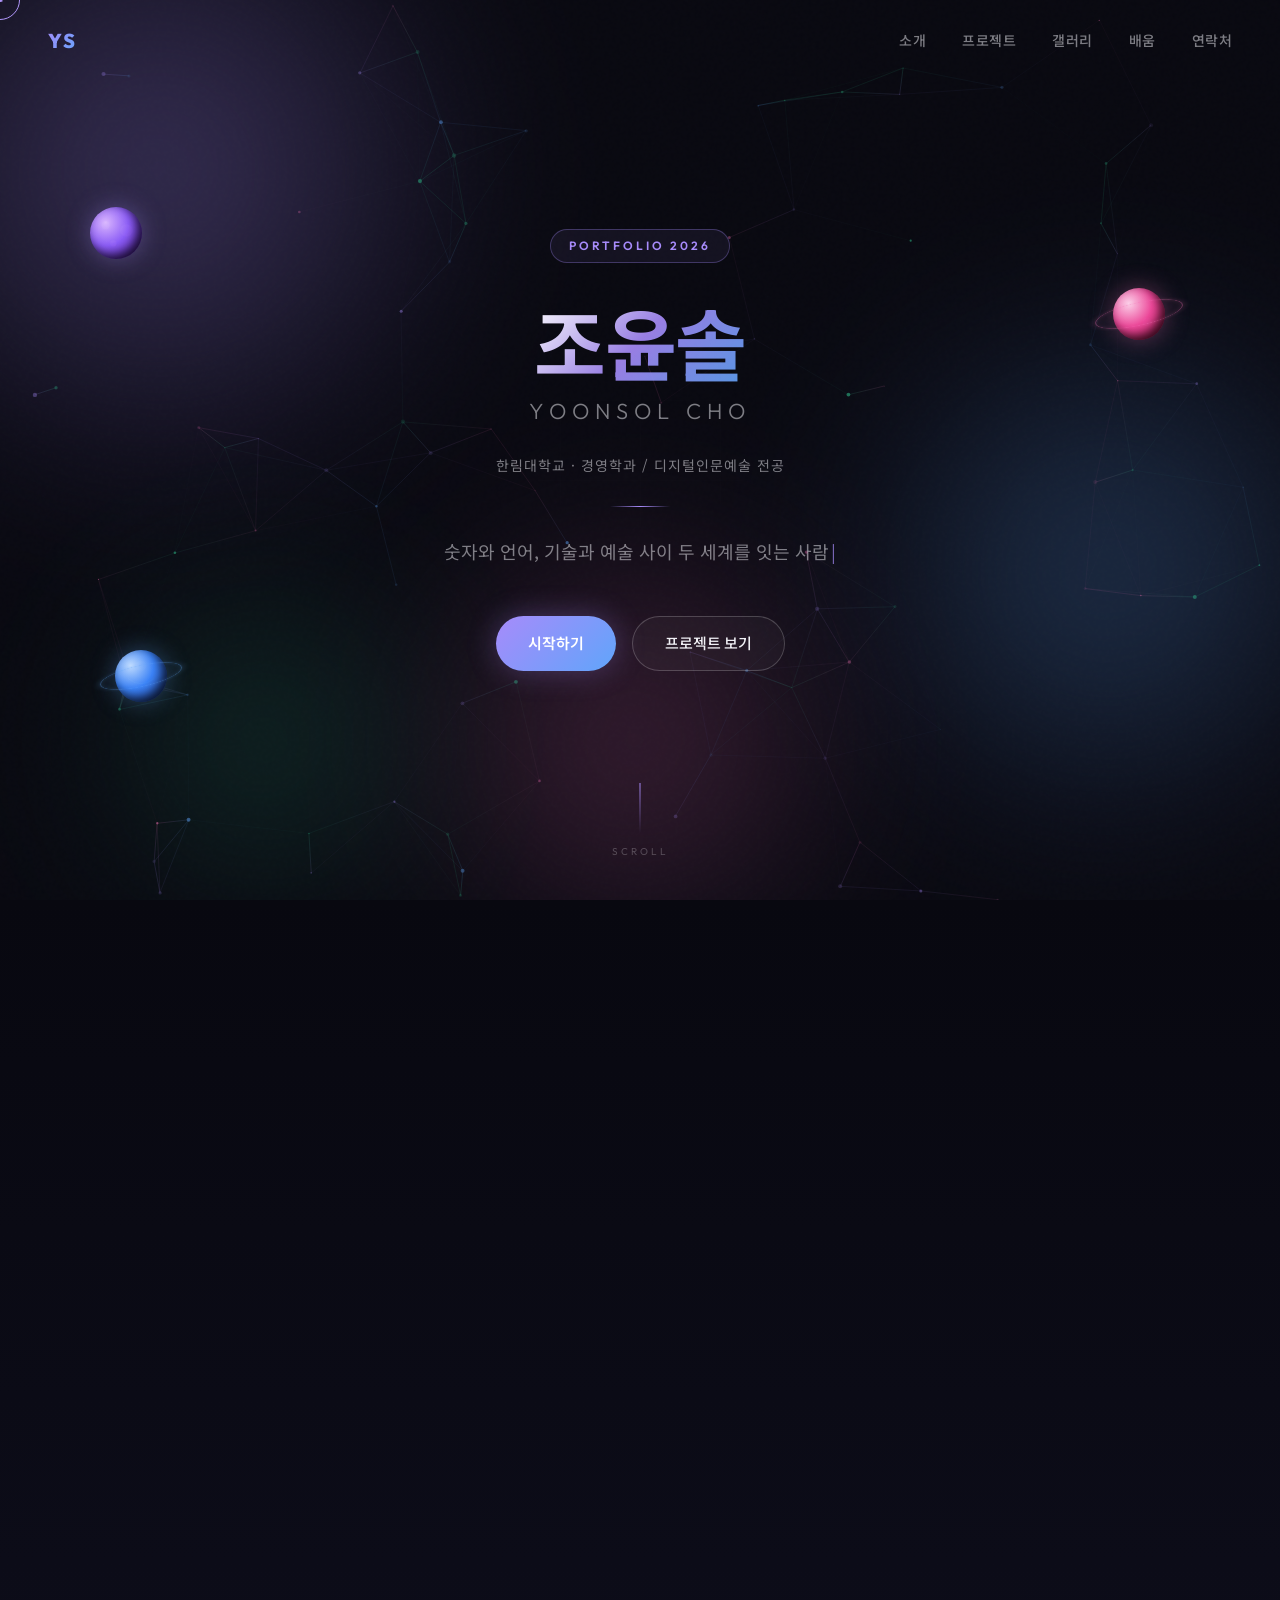
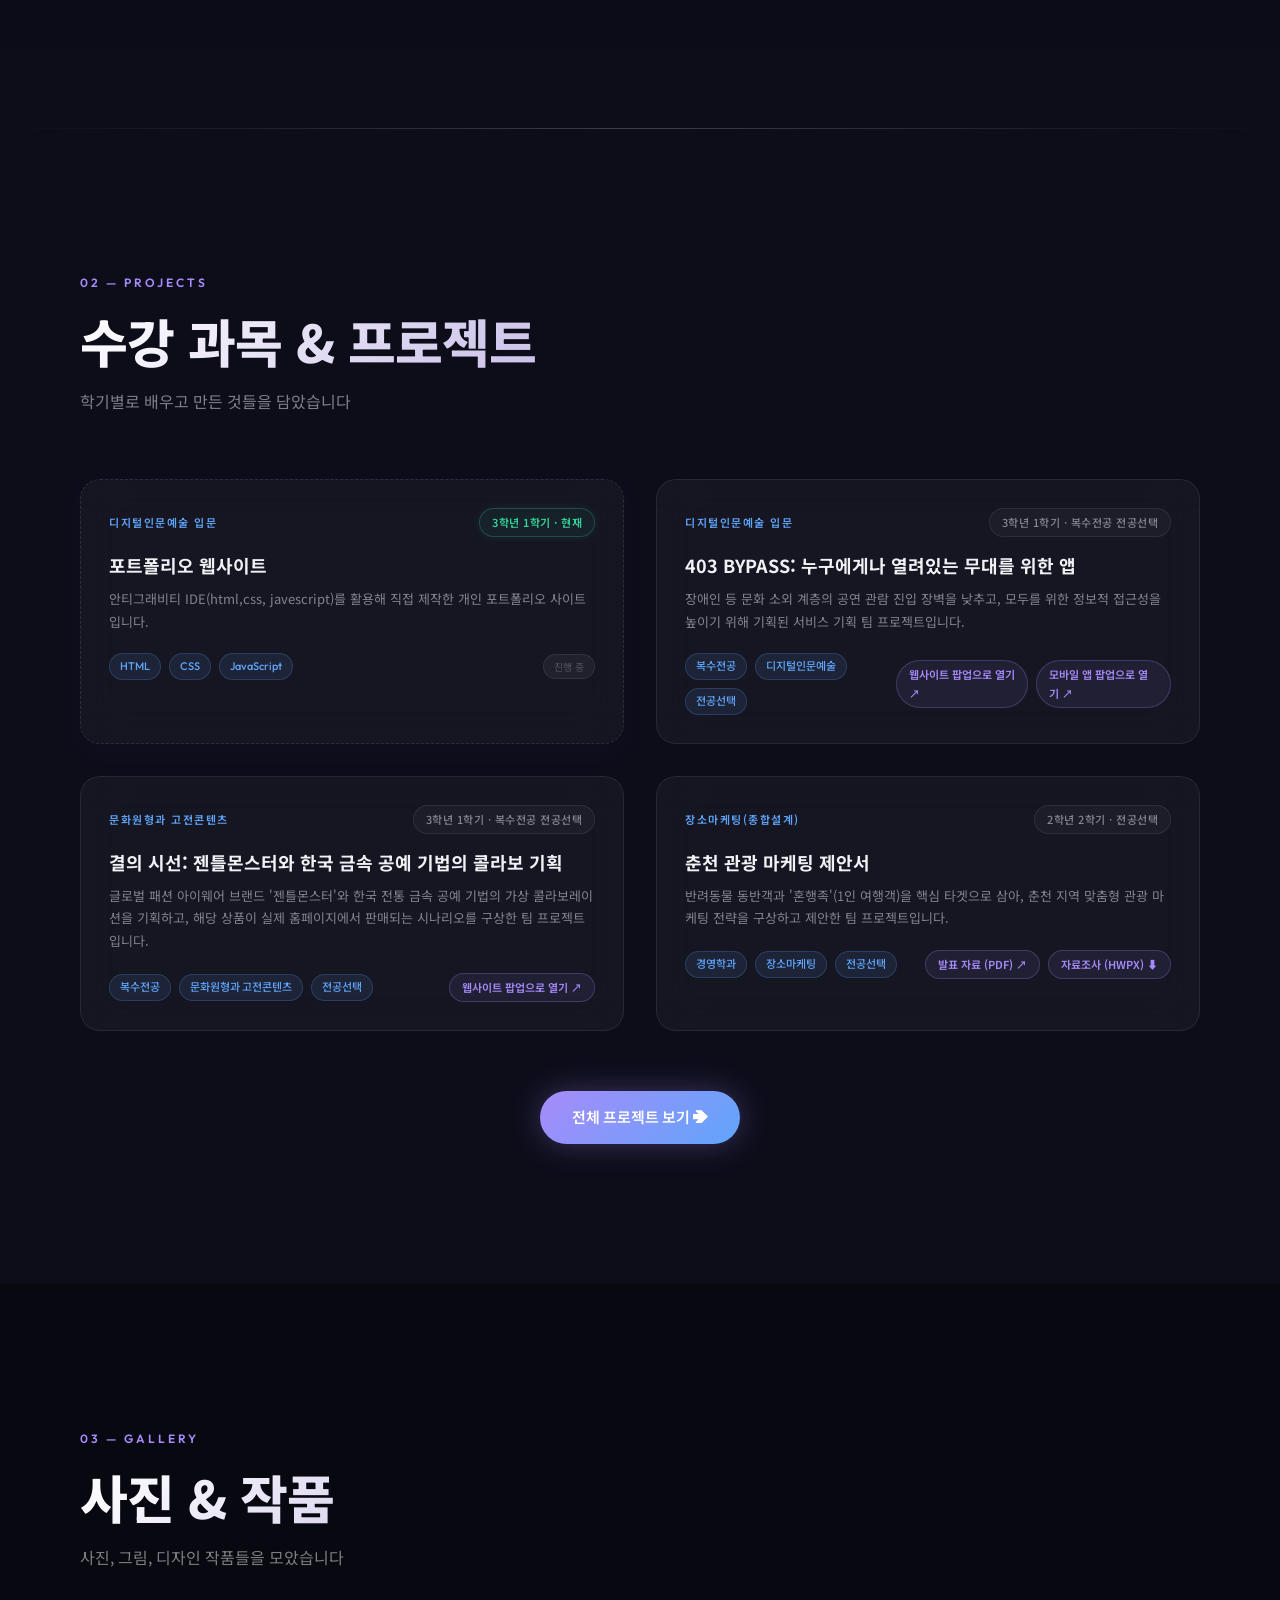
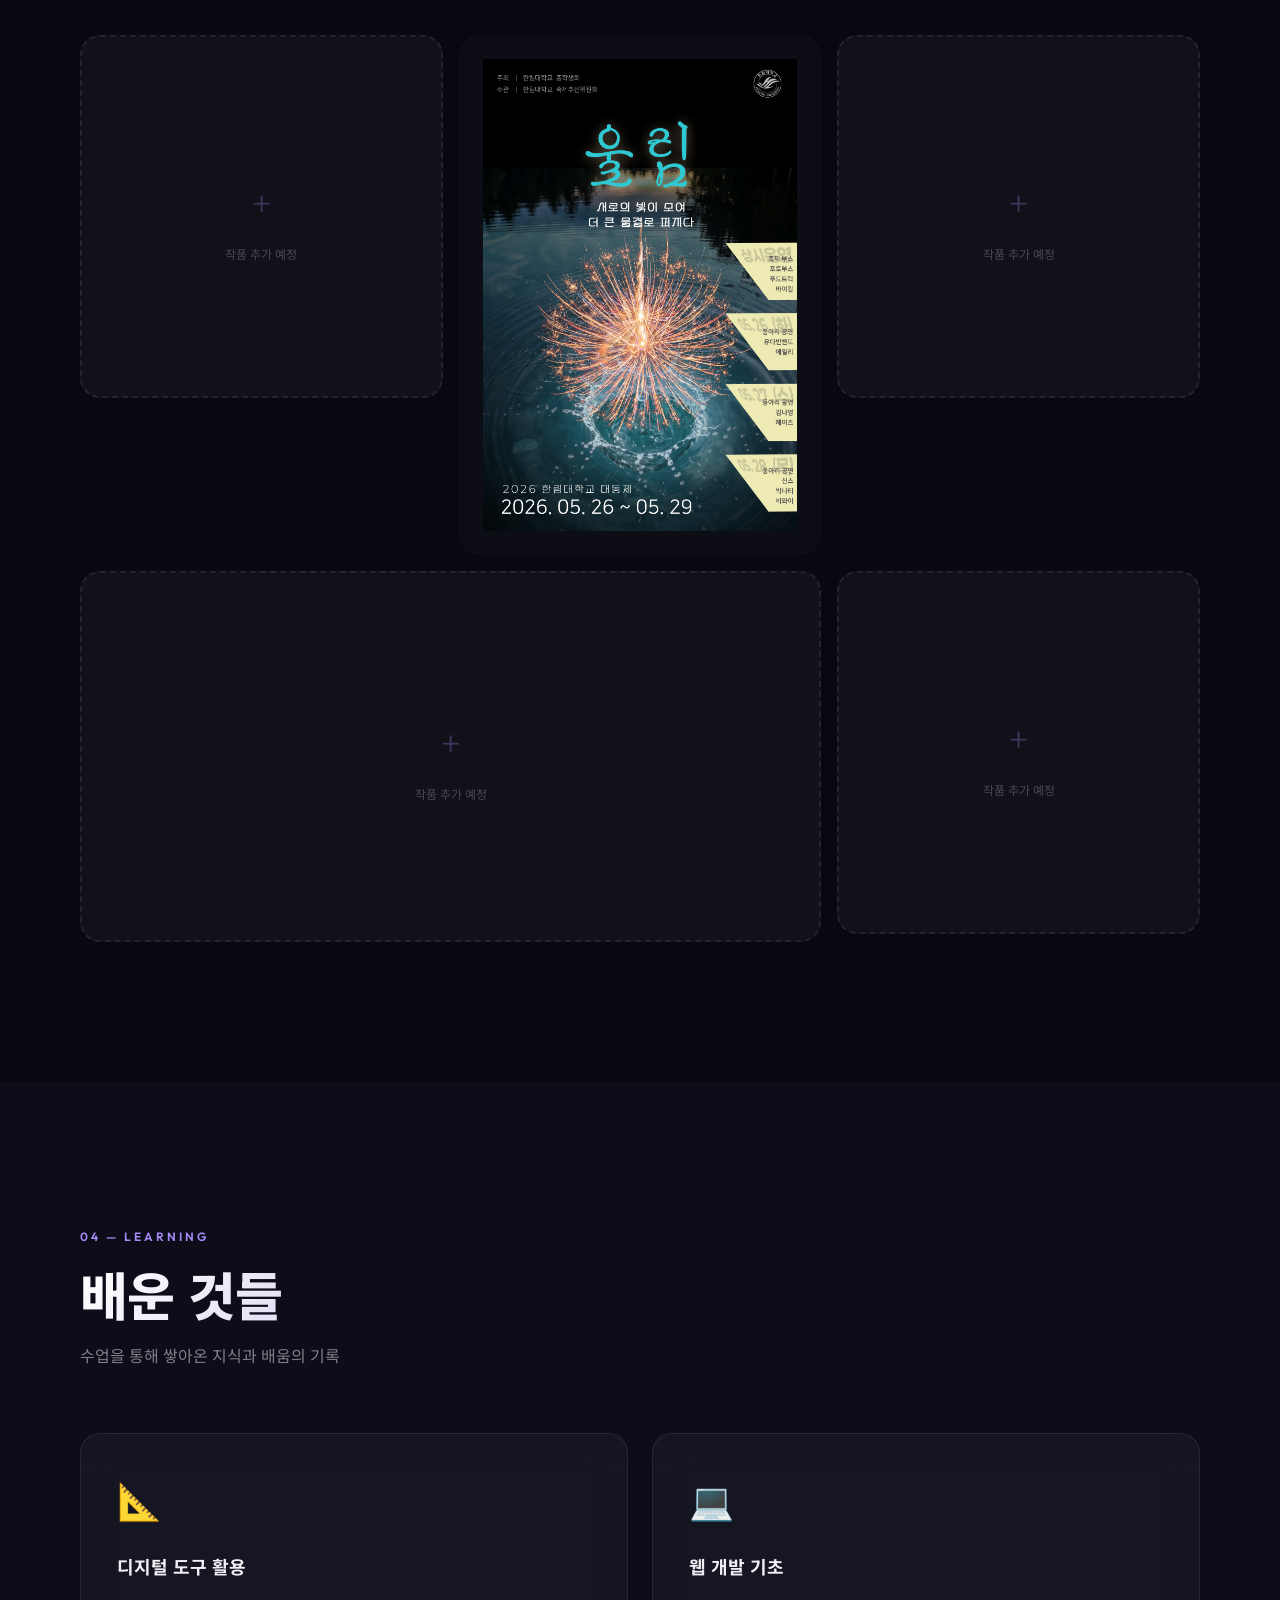
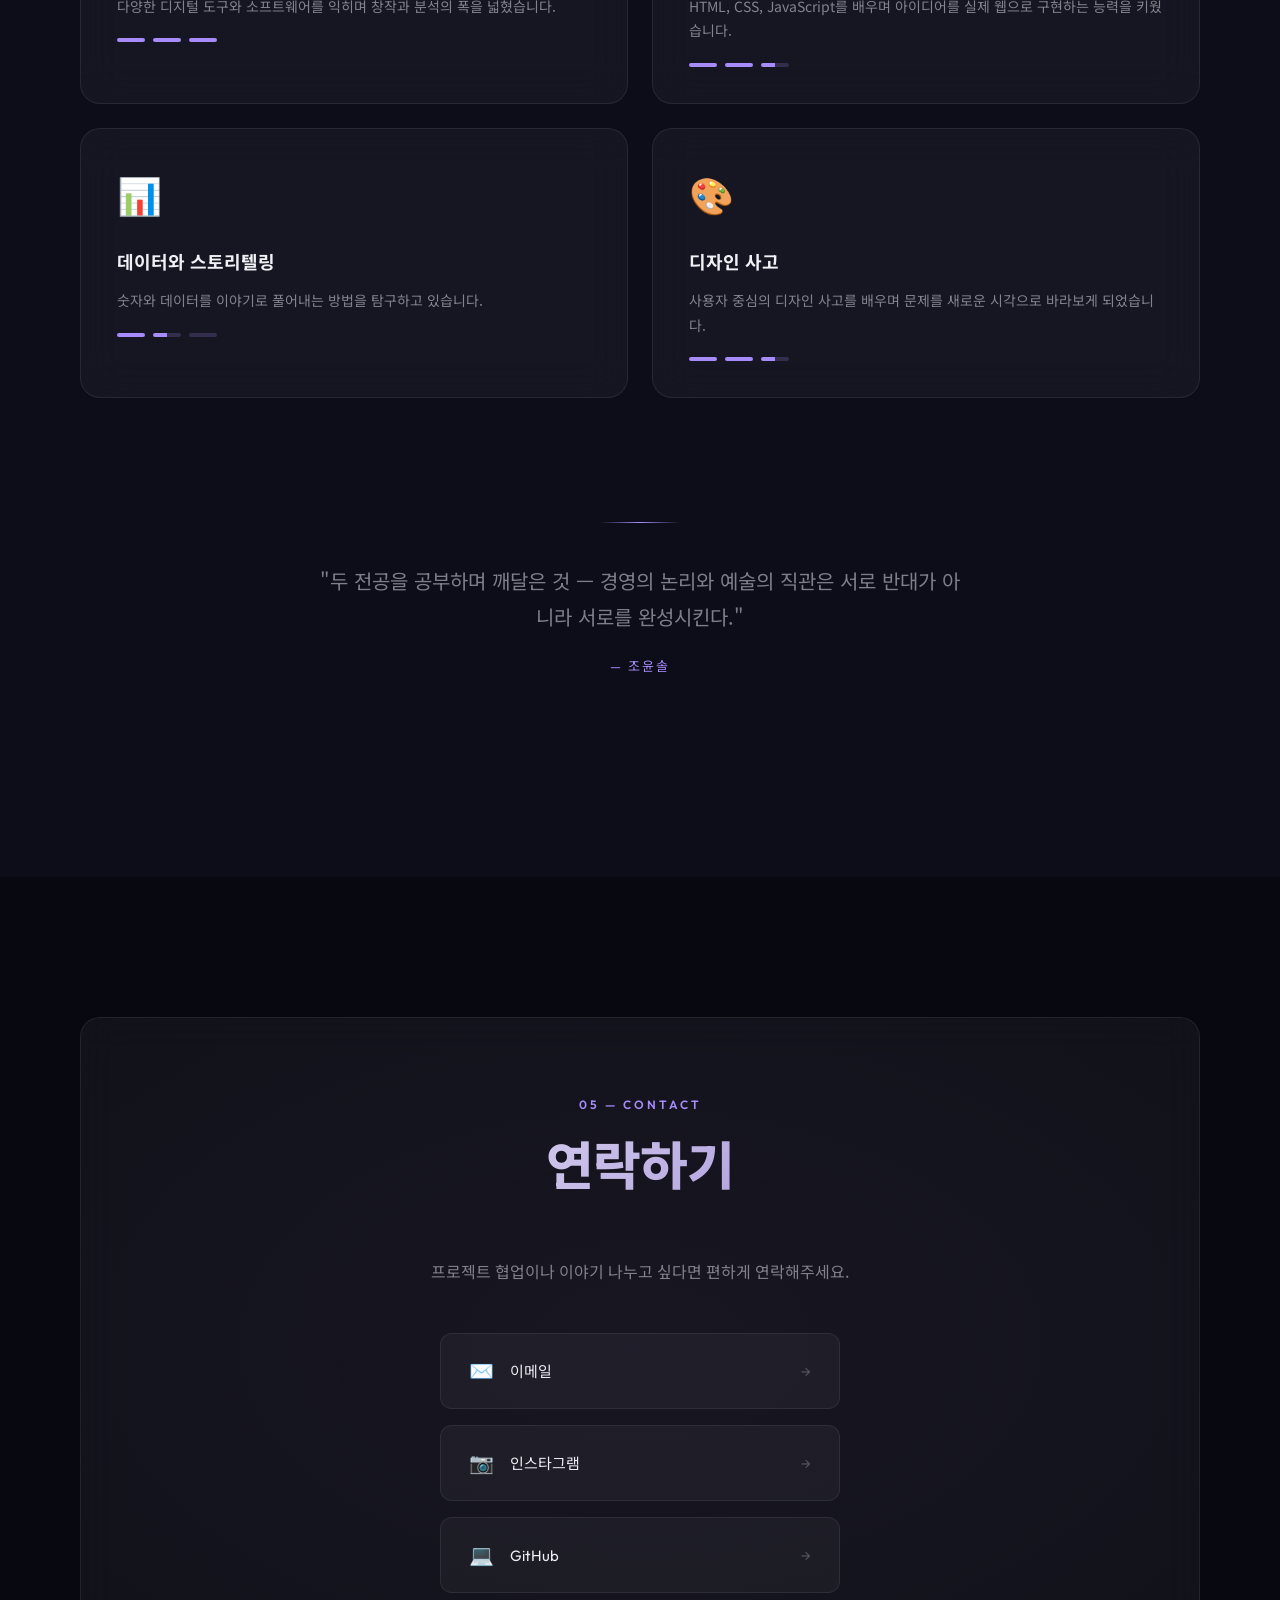
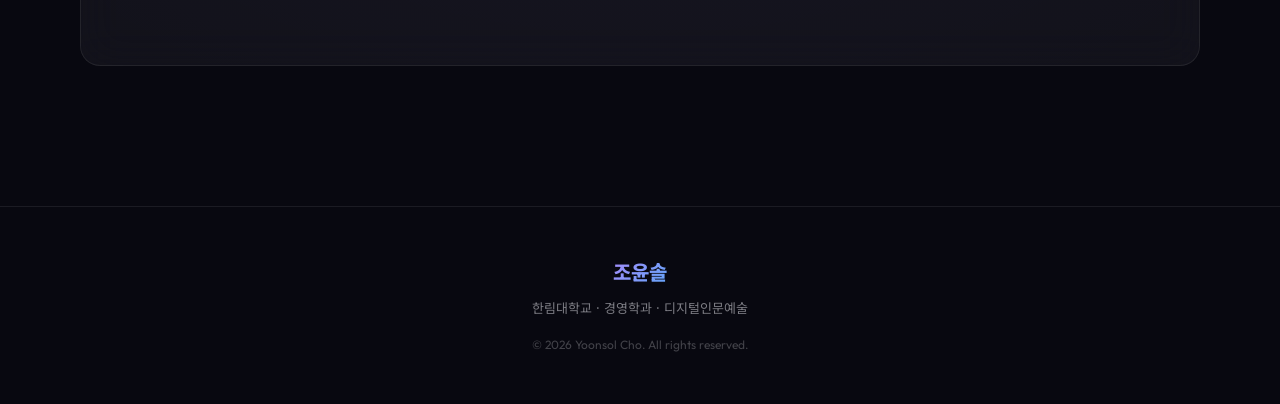
==== index.html @ f363320b "Update portfolio project info to 3rd year 1st semester and adjust description" ====
<!DOCTYPE html>
<html lang="ko">
<head>
  <meta charset="UTF-8" />
  <meta name="viewport" content="width=device-width, initial-scale=1.0" />
  <title>조윤솔 — 포트폴리오</title>
  <meta name="description" content="한림대학교 경영학과 & 디지털인문예술 전공 조윤솔의 포트폴리오 사이트입니다." />
  <link rel="preconnect" href="https://fonts.googleapis.com" />
  <link rel="preconnect" href="https://fonts.gstatic.com" crossorigin />
  <link href="https://fonts.googleapis.com/css2?family=Outfit:wght@300;400;500;600;700;800;900&family=Noto+Sans+KR:wght@300;400;500;700&display=swap" rel="stylesheet" />
  <link rel="stylesheet" href="style.css" />
</head>
<body>

  <!-- Custom Cursor -->
  <div class="cursor" id="cursor"></div>
  <div class="cursor-dot" id="cursorDot"></div>

  <!-- Navigation -->
  <nav class="nav" id="nav">
    <div class="nav-logo">YS</div>
    <ul class="nav-links">
      <li><a href="#about" class="nav-link">소개</a></li>
      <li><a href="#projects" class="nav-link">프로젝트</a></li>
      <li><a href="#gallery" class="nav-link">갤러리</a></li>
      <li><a href="#learning" class="nav-link">배움</a></li>
      <li><a href="#contact" class="nav-link">연락처</a></li>
    </ul>
    <div class="nav-menu" id="navMenu">
      <span></span><span></span><span></span>
    </div>
  </nav>

  <!-- Mobile Nav -->
  <div class="mobile-nav" id="mobileNav">
    <ul>
      <li><a href="#about" class="mobile-nav-link">소개</a></li>
      <li><a href="#projects" class="mobile-nav-link">프로젝트</a></li>
      <li><a href="#gallery" class="mobile-nav-link">갤러리</a></li>
      <li><a href="#learning" class="mobile-nav-link">배움</a></li>
      <li><a href="#contact" class="mobile-nav-link">연락처</a></li>
    </ul>
  </div>

  <!-- ========== HERO ========== -->
  <section class="hero" id="hero">
    <!-- Canvas Particle System -->
    <canvas class="hero-canvas" id="heroCanvas"></canvas>

    <!-- Animated gradient blobs -->
    <div class="blob blob-1"></div>
    <div class="blob blob-2"></div>
    <div class="blob blob-3"></div>
    <div class="blob blob-4"></div>

    <!-- Noise texture overlay -->
    <div class="hero-noise"></div>

    <!-- Grid lines -->
    <div class="hero-grid"></div>

    <div class="hero-content">
      <div class="hero-tag reveal-up">Portfolio 2026</div>
      <h1 class="hero-name reveal-up" id="heroName">
        <span class="name-ko">조윤솔</span>
        <span class="name-en" id="nameEn">Yoonsol Cho</span>
      </h1>
      <p class="hero-sub reveal-up">
        한림대학교 · 경영학과 / 디지털인문예술 전공
      </p>
      <div class="hero-divider reveal-up"></div>
      <p class="hero-desc reveal-up">
        <span class="typewriter" id="typewriterText"></span><span class="typewriter-cursor">|</span>
      </p>
      <div class="hero-cta reveal-up">
        <a href="#about" class="btn-primary">시작하기</a>
        <a href="#projects" class="btn-outline">프로젝트 보기</a>
      </div>
    </div>

    <!-- Interactive Stellar Objects (Planets with Tooltips) -->
    <div class="stellar-object planet-1" data-tooltip="경영학과">
      <div class="planet-sphere planet-violet">
        <svg viewBox="0 0 100 100" class="planet-surface">
          <circle cx="30" cy="35" r="8" fill="rgba(255,255,255,0.15)" />
          <circle cx="70" cy="45" r="12" fill="rgba(255,255,255,0.1)" />
          <circle cx="45" cy="70" r="6" fill="rgba(255,255,255,0.15)" />
        </svg>
      </div>
      <div class="planet-tooltip">
        <span class="tooltip-label">Major</span>
        <span class="tooltip-val">경영학과</span>
      </div>
    </div>

    <div class="stellar-object planet-2" data-tooltip="디지털인문예술전공">
      <div class="planet-sphere planet-pink">
        <div class="planet-ring pink-ring"></div>
        <svg viewBox="0 0 100 100" class="planet-surface">
          <circle cx="35" cy="30" r="6" fill="rgba(255,255,255,0.12)" />
          <circle cx="65" cy="65" r="8" fill="rgba(255,255,255,0.08)" />
        </svg>
      </div>
      <div class="planet-tooltip">
        <span class="tooltip-label">Double Major</span>
        <span class="tooltip-val">디지털인문예술전공</span>
      </div>
    </div>

    <div class="stellar-object planet-3" data-tooltip="한림대학교">
      <div class="planet-sphere planet-blue">
        <div class="planet-ring blue-ring"></div>
        <svg viewBox="0 0 100 100" class="planet-surface">
          <circle cx="50" cy="30" r="10" fill="rgba(255,255,255,0.08)" />
          <path d="M 25 55 Q 50 75 75 55" fill="none" stroke="rgba(255,255,255,0.15)" stroke-width="1.5" />
        </svg>
      </div>
      <div class="planet-tooltip">
        <span class="tooltip-label">University</span>
        <span class="tooltip-val">한림대학교</span>
      </div>
    </div>

    <!-- Scroll indicator -->
    <div class="scroll-indicator">
      <div class="scroll-line"></div>
      <span>SCROLL</span>
    </div>
  </section>

  <!-- ========== ABOUT ========== -->
  <section class="about section" id="about">
    <div class="container">
      <div class="section-header reveal-up">
        <span class="section-label">01 — About</span>
        <h2 class="section-title">나는 누구인가</h2>
      </div>

      <div class="about-grid">
        <div class="about-text reveal-left">
          <p class="about-lead">
            안녕하세요, <strong>조윤솔</strong>입니다.
          </p>
          <p>
            한림대학교에서 <strong>경영학</strong>을 주전공으로,
            <strong>디지털인문예술</strong>을 복수전공으로 공부하고 있습니다.
            숫자와 데이터를 분석하는 경영학적 사고와,
            기술로 표현하고 창조하는 디지털 예술의 감각을 함께 키우고 있습니다.
          </p>
          <p>
            두 분야의 교차점에서 새로운 가능성을 탐구하며,
            논리와 창의성이 공존하는 결과물을 만들고자 합니다.
          </p>
          <div class="about-tags">
            <span class="tag">경영학</span>
            <span class="tag">디지털인문예술</span>
            <span class="tag">창의적 사고</span>
            <span class="tag">데이터 분석</span>
            <span class="tag">웹 디자인</span>
          </div>
        </div>

        <div class="about-cards reveal-right">
          <div class="about-card glass-card">
            <div class="card-icon">🎓</div>
            <h3>한림대학교</h3>
            <p>경영학과 (주전공)<br />디지털인문예술 (복수전공)</p>
          </div>
          <div class="about-card glass-card">
            <div class="card-icon">💡</div>
            <h3>관심 분야</h3>
            <p>브랜딩, UX디자인<br />디지털 스토리텔링</p>
          </div>
          <div class="about-card glass-card">
            <div class="card-icon">🌱</div>
            <h3>현재 탐구 중</h3>
            <p>웹 개발, 데이터 시각화<br />미디어 아트</p>
          </div>
          <div class="about-card glass-card">
            <div class="card-icon">✨</div>
            <h3>목표</h3>
            <p>기술과 인문학의<br />경계를 허무는 것</p>
          </div>
        </div>
      </div>
    </div>
  </section>

  <!-- ========== PROJECTS ========== -->
  <section class="projects section" id="projects">
    <div class="container">
      <div class="section-header reveal-up">
        <span class="section-label">02 — Projects</span>
        <h2 class="section-title">수강 과목 & 프로젝트</h2>
        <p class="section-desc">학기별로 배우고 만든 것들을 담았습니다</p>
      </div>

      <!-- Projects Grid -->
      <div class="projects-grid">

        <!-- Project 1 (Portfolio Web) -->
        <div class="project-card glass-card placeholder-card reveal-up current-project">
          <div class="project-card-top">
            <span class="project-course">디지털인문예술 입문</span>
            <span class="project-semester active-semester">3학년 1학기 · 현재</span>
          </div>
          <h3 class="project-title">포트폴리오 웹사이트</h3>
          <p class="project-desc">안티그래비티 IDE(html,css, javescript)를 활용해 직접 제작한 개인 포트폴리오 사이트입니다.</p>
          <div class="project-footer">
            <div class="project-tags">
              <span class="ptag">HTML</span>
              <span class="ptag">CSS</span>
              <span class="ptag">JavaScript</span>
            </div>
            <span class="project-badge">진행 중</span>
          </div>
        </div>

        <!-- Project 2 (403 BYPASS) -->
        <div class="project-card glass-card reveal-up" style="--delay: 0.1s">
          <div class="project-card-top">
            <span class="project-course">디지털인문예술 입문</span>
            <span class="project-semester">3학년 1학기 · 복수전공 전공선택</span>
          </div>
          <h3 class="project-title">403 BYPASS: 누구에게나 열려있는 무대를 위한 앱</h3>
          <p class="project-desc">장애인 등 문화 소외 계층의 공연 관람 진입 장벽을 낮추고, 모두를 위한 정보적 접근성을 높이기 위해 기획된 서비스 기획 팀 프로젝트입니다.</p>
          <div class="project-footer">
            <div class="project-tags">
              <span class="ptag">복수전공</span>
              <span class="ptag">디지털인문예술</span>
              <span class="ptag">전공선택</span>
            </div>
            <div class="project-links">
              <a href="https://403-bypass.vercel.app/" class="p-link ppt-trigger" data-ppt-src="https://403-bypass.vercel.app/">웹사이트 팝업으로 열기 ↗</a>
              <a href="https://eta-403-bypass.vercel.app/" class="p-link ppt-trigger" data-ppt-src="https://eta-403-bypass.vercel.app/">모바일 앱 팝업으로 열기 ↗</a>
            </div>
          </div>
        </div>

        <!-- Project 3 (문화원형과 고전콘텐츠) -->
        <div class="project-card glass-card reveal-up" style="--delay: 0.2s">
          <div class="project-card-top">
            <span class="project-course">문화원형과 고전콘텐츠</span>
            <span class="project-semester">3학년 1학기 · 복수전공 전공선택</span>
          </div>
          <h3 class="project-title">결의 시선: 젠틀몬스터와 한국 금속 공예 기법의 콜라보 기획</h3>
          <p class="project-desc">글로벌 패션 아이웨어 브랜드 '젠틀몬스터'와 한국 전통 금속 공예 기법의 가상 콜라보레이션을 기획하고, 해당 상품이 실제 홈페이지에서 판매되는 시나리오를 구상한 팀 프로젝트입니다.</p>
          <div class="project-footer">
            <div class="project-tags">
              <span class="ptag">복수전공</span>
              <span class="ptag">문화원형과 고전콘텐츠</span>
              <span class="ptag">전공선택</span>
            </div>
            <div class="project-links">
              <a href="https://gentle-gyeol.vercel.app/" class="p-link ppt-trigger" data-ppt-src="https://gentle-gyeol.vercel.app/">웹사이트 팝업으로 열기 ↗</a>
            </div>
          </div>
        </div>

        <!-- Project 4 (장소마케팅) -->
        <div class="project-card glass-card reveal-up" style="--delay: 0.3s">
          <div class="project-card-top">
            <span class="project-course">장소마케팅(종합설계)</span>
            <span class="project-semester">2학년 2학기 · 전공선택</span>
          </div>
          <h3 class="project-title">춘천 관광 마케팅 제안서</h3>
          <p class="project-desc">반려동물 동반객과 '혼행족'(1인 여행객)을 핵심 타겟으로 삼아, 춘천 지역 맞춤형 관광 마케팅 전략을 구상하고 제안한 팀 프로젝트입니다.</p>
          <div class="project-footer">
            <div class="project-tags">
              <span class="ptag">경영학과</span>
              <span class="ptag">장소마케팅</span>
              <span class="ptag">전공선택</span>
            </div>
            <div class="project-links">
              <a href="./장소마케팅_2조_최종발표 PPT.pdf" class="p-link ppt-trigger" data-ppt-src="./장소마케팅_2조_최종발표 PPT.pdf">발표 자료 (PDF) ↗</a>
              <a href="./장소마케팅_2조_추가제출물(자료조사 총합본).hwpx" class="p-link" download>자료조사 (HWPX) ⬇</a>
            </div>
          </div>
        </div>

      </div>

      <!-- View All Projects Button -->
      <div class="projects-more reveal-up" style="text-align: center; margin-top: 60px;">
        <a href="projects.html" class="btn-primary">전체 프로젝트 보기 ➔</a>
      </div>
    </div>
  </section>

  <!-- ========== GALLERY ========== -->
  <section class="gallery section" id="gallery">
    <div class="container">
      <div class="section-header reveal-up">
        <span class="section-label">03 — Gallery</span>
        <h2 class="section-title">사진 & 작품</h2>
        <p class="section-desc">사진, 그림, 디자인 작품들을 모았습니다</p>
      </div>

      <div class="gallery-grid reveal-up">
        <!-- Placeholder gallery items -->
        <div class="gallery-item placeholder-gallery" data-index="1">
          <div class="gallery-placeholder">
            <span class="gallery-plus">+</span>
            <p>작품 추가 예정</p>
          </div>
        </div>
        <div class="gallery-item tall reveal-up" data-index="2">
          <img src="./중간고사 축제 포스터 과제.png" alt="2026 한림대학교 대동제 포스터" class="gallery-img">
          <div class="gallery-overlay">
            <h3 class="gallery-title">2026 한림대학교 대동제 포스터</h3>
            <p class="gallery-desc">울림: 서로의 빛이 모여 더 큰 물결로 퍼지다</p>
          </div>
        </div>
        <div class="gallery-item placeholder-gallery" data-index="3">
          <div class="gallery-placeholder">
            <span class="gallery-plus">+</span>
            <p>작품 추가 예정</p>
          </div>
        </div>
        <div class="gallery-item placeholder-gallery wide" data-index="4">
          <div class="gallery-placeholder">
            <span class="gallery-plus">+</span>
            <p>작품 추가 예정</p>
          </div>
        </div>
        <div class="gallery-item placeholder-gallery" data-index="5">
          <div class="gallery-placeholder">
            <span class="gallery-plus">+</span>
            <p>작품 추가 예정</p>
          </div>
        </div>
      </div>
    </div>
  </section>

  <!-- ========== LEARNING ========== -->
  <section class="learning section" id="learning">
    <div class="container">
      <div class="section-header reveal-up">
        <span class="section-label">04 — Learning</span>
        <h2 class="section-title">배운 것들</h2>
        <p class="section-desc">수업을 통해 쌓아온 지식과 배움의 기록</p>
      </div>

      <div class="learning-grid">
        <div class="learning-card glass-card reveal-up">
          <div class="learning-icon">📐</div>
          <h3>디지털 도구 활용</h3>
          <p>다양한 디지털 도구와 소프트웨어를 익히며 창작과 분석의 폭을 넓혔습니다.</p>
          <div class="learning-skills">
            <span class="skill-dot"></span>
            <span class="skill-dot"></span>
            <span class="skill-dot"></span>
          </div>
        </div>

        <div class="learning-card glass-card reveal-up" style="--delay: 0.1s">
          <div class="learning-icon">💻</div>
          <h3>웹 개발 기초</h3>
          <p>HTML, CSS, JavaScript를 배우며 아이디어를 실제 웹으로 구현하는 능력을 키웠습니다.</p>
          <div class="learning-skills">
            <span class="skill-dot"></span>
            <span class="skill-dot"></span>
            <span class="skill-dot half"></span>
          </div>
        </div>

        <div class="learning-card glass-card reveal-up" style="--delay: 0.2s">
          <div class="learning-icon">📊</div>
          <h3>데이터와 스토리텔링</h3>
          <p>숫자와 데이터를 이야기로 풀어내는 방법을 탐구하고 있습니다.</p>
          <div class="learning-skills">
            <span class="skill-dot"></span>
            <span class="skill-dot half"></span>
            <span class="skill-dot empty"></span>
          </div>
        </div>

        <div class="learning-card glass-card reveal-up" style="--delay: 0.3s">
          <div class="learning-icon">🎨</div>
          <h3>디자인 사고</h3>
          <p>사용자 중심의 디자인 사고를 배우며 문제를 새로운 시각으로 바라보게 되었습니다.</p>
          <div class="learning-skills">
            <span class="skill-dot"></span>
            <span class="skill-dot"></span>
            <span class="skill-dot half"></span>
          </div>
        </div>
      </div>

      <!-- Quote -->
      <div class="quote-block reveal-up">
        <div class="quote-line"></div>
        <blockquote>
          "두 전공을 공부하며 깨달은 것 — 경영의 논리와 예술의 직관은 서로 반대가 아니라 서로를 완성시킨다."
        </blockquote>
        <div class="quote-author">— 조윤솔</div>
      </div>
    </div>
  </section>

  <!-- ========== CONTACT ========== -->
  <section class="contact section" id="contact">
    <div class="container">
      <div class="contact-inner glass-card reveal-up">
        <div class="section-header">
          <span class="section-label">05 — Contact</span>
          <h2 class="section-title">연락하기</h2>
        </div>
        <p class="contact-desc">
          프로젝트 협업이나 이야기 나누고 싶다면 편하게 연락해주세요.
        </p>
        <div class="contact-links">
          <a href="mailto:your@email.com" class="contact-link" id="emailLink">
            <span class="contact-icon">✉️</span>
            <span>이메일</span>
            <span class="contact-arrow">→</span>
          </a>
          <a href="#" class="contact-link" id="instagramLink">
            <span class="contact-icon">📷</span>
            <span>인스타그램</span>
            <span class="contact-arrow">→</span>
          </a>
          <a href="#" class="contact-link" id="githubLink">
            <span class="contact-icon">💻</span>
            <span>GitHub</span>
            <span class="contact-arrow">→</span>
          </a>
        </div>
      </div>
    </div>
  </section>

  <!-- Footer -->
  <footer class="footer">
    <div class="footer-inner">
      <div class="footer-name">조윤솔</div>
      <p class="footer-school">한림대학교 · 경영학과 · 디지털인문예술</p>
      <p class="footer-copy">© 2026 Yoonsol Cho. All rights reserved.</p>
    </div>
  </footer>

  <!-- Video Modal Overlay -->
  <div class="video-modal" id="videoModal">
    <div class="video-modal-content">
      <button class="video-modal-close" id="videoModalClose" aria-label="Close video">&times;</button>
      <div class="video-iframe-container">
        <iframe id="videoIframe" src="" frameborder="0" allow="autoplay; encrypted-media" allowfullscreen></iframe>
      </div>
      <!-- Fallback links for browser security blocks -->
      <div class="video-modal-fallback">
        <p>브라우저 보안 정책에 의해 영상이 보이지 않는 경우 아래 버튼을 이용해 주세요.</p>
        <a href="" id="videoFallbackLink" target="_blank" class="btn-primary" style="padding: 8px 24px; font-size: 12px; margin-top: 8px; box-shadow: none;">구글 드라이브에서 직접 보기 ↗</a>
      </div>
    </div>
  </div>

  <!-- PPT Viewer Modal Overlay -->
  <div class="video-modal" id="pptModal">
    <div class="video-modal-content">
      <button class="video-modal-close" id="pptModalClose" aria-label="Close PPT">&times;</button>
      <div class="video-iframe-container">
        <iframe id="pptIframe" src="" frameborder="0" allowfullscreen></iframe>
      </div>
    </div>
  </div>

  <script src="app.js"></script>
</body>
</html>
---- style.css ----
/* =============================================
   조윤솔 포트폴리오 — style.css
   Design: Fluid Gradient + Minimal Black + Interactive
   ============================================= */

/* ---- Reset & Base ---- */
*, *::before, *::after {
  box-sizing: border-box;
  margin: 0;
  padding: 0;
}

:root {
  --bg: #080810;
  --bg2: #0d0d1a;
  --surface: rgba(255,255,255,0.04);
  --surface-hover: rgba(255,255,255,0.08);
  --border: rgba(255,255,255,0.08);
  --border-hover: rgba(255,255,255,0.2);

  --text: #f0f0f5;
  --text-muted: rgba(240,240,245,0.5);
  --text-faint: rgba(240,240,245,0.25);

  --accent-1: #a78bfa;   /* violet */
  --accent-2: #60a5fa;   /* blue */
  --accent-3: #f472b6;   /* pink */
  --accent-4: #34d399;   /* emerald */

  --glow-1: rgba(167,139,250,0.35);
  --glow-2: rgba(96,165,250,0.35);
  --glow-3: rgba(244,114,182,0.25);

  --font-en: 'Outfit', sans-serif;
  --font-ko: 'Noto Sans KR', sans-serif;

  --radius-sm: 12px;
  --radius-md: 20px;
  --radius-lg: 32px;
  --radius-xl: 48px;

  --section-gap: 140px;
  --container: 1200px;
}

html {
  scroll-behavior: smooth;
}

body {
  background: var(--bg);
  color: var(--text);
  font-family: var(--font-en), var(--font-ko);
  font-size: 16px;
  line-height: 1.7;
  overflow-x: hidden;
  cursor: none;
}

/* ---- Custom Cursor ---- */
.cursor {
  position: fixed;
  width: 40px;
  height: 40px;
  border: 1.5px solid var(--accent-1);
  border-radius: 50%;
  pointer-events: none;
  z-index: 9999;
  transition: transform 0.15s ease, border-color 0.3s ease, opacity 0.3s ease;
  mix-blend-mode: screen;
  transform: translate(-50%, -50%);
}

.cursor-dot {
  position: fixed;
  width: 5px;
  height: 5px;
  background: var(--accent-1);
  border-radius: 50%;
  pointer-events: none;
  z-index: 9999;
  transform: translate(-50%, -50%);
  transition: transform 0.05s ease;
  mix-blend-mode: screen;
}

.cursor.active {
  transform: translate(-50%, -50%) scale(1.8);
  border-color: var(--accent-3);
  background: rgba(244,114,182,0.08);
}

/* ---- Container ---- */
.container {
  max-width: var(--container);
  margin: 0 auto;
  padding: 0 40px;
}

/* ---- Navigation ---- */
.nav {
  position: fixed;
  top: 0;
  left: 0;
  right: 0;
  z-index: 100;
  display: flex;
  align-items: center;
  justify-content: space-between;
  padding: 24px 48px;
  transition: background 0.4s ease, backdrop-filter 0.4s ease;
}

.nav.scrolled {
  background: rgba(8,8,16,0.85);
  backdrop-filter: blur(20px);
  border-bottom: 1px solid var(--border);
  padding: 16px 48px;
}

.nav-logo {
  font-family: var(--font-en);
  font-size: 20px;
  font-weight: 800;
  letter-spacing: 2px;
  background: linear-gradient(135deg, var(--accent-1), var(--accent-2));
  -webkit-background-clip: text;
  -webkit-text-fill-color: transparent;
  background-clip: text;
}

.nav-links {
  display: flex;
  gap: 36px;
  list-style: none;
}

.nav-link {
  color: var(--text-muted);
  text-decoration: none;
  font-size: 14px;
  font-weight: 500;
  letter-spacing: 0.5px;
  transition: color 0.3s ease;
  position: relative;
}

.nav-link::after {
  content: '';
  position: absolute;
  bottom: -4px;
  left: 0;
  width: 0;
  height: 1px;
  background: var(--accent-1);
  transition: width 0.3s ease;
}

.nav-link:hover {
  color: var(--text);
}

.nav-link:hover::after {
  width: 100%;
}

.nav-menu {
  display: none;
  flex-direction: column;
  gap: 5px;
  cursor: pointer;
}

.nav-menu span {
  display: block;
  width: 24px;
  height: 1.5px;
  background: var(--text);
  transition: all 0.3s ease;
}

/* ---- Mobile Nav ---- */
.mobile-nav {
  position: fixed;
  top: 0;
  right: -100%;
  width: 280px;
  height: 100vh;
  background: rgba(8,8,16,0.97);
  backdrop-filter: blur(30px);
  border-left: 1px solid var(--border);
  z-index: 200;
  transition: right 0.4s cubic-bezier(0.4, 0, 0.2, 1);
  display: flex;
  align-items: center;
  justify-content: center;
}

.mobile-nav.open {
  right: 0;
}

.mobile-nav ul {
  list-style: none;
  display: flex;
  flex-direction: column;
  gap: 32px;
  text-align: center;
}

.mobile-nav-link {
  color: var(--text);
  text-decoration: none;
  font-size: 22px;
  font-weight: 600;
  transition: color 0.3s ease;
}

.mobile-nav-link:hover {
  color: var(--accent-1);
}

/* ---- HERO ---- */
.hero {
  position: relative;
  min-height: 100vh;
  display: flex;
  align-items: center;
  justify-content: center;
  overflow: hidden;
}

/* Animated Blobs */
.blob {
  position: absolute;
  border-radius: 50%;
  filter: blur(80px);
  opacity: 0.55;
  animation: blobFloat 12s ease-in-out infinite;
}

.blob-1 {
  width: 700px;
  height: 700px;
  background: radial-gradient(circle, rgba(167,139,250,0.6), transparent 70%);
  top: -20%;
  left: -15%;
  animation-delay: 0s;
  animation-duration: 14s;
}

.blob-2 {
  width: 600px;
  height: 600px;
  background: radial-gradient(circle, rgba(96,165,250,0.5), transparent 70%);
  top: 30%;
  right: -10%;
  animation-delay: -4s;
  animation-duration: 18s;
}

.blob-3 {
  width: 500px;
  height: 500px;
  background: radial-gradient(circle, rgba(244,114,182,0.45), transparent 70%);
  bottom: -10%;
  left: 30%;
  animation-delay: -8s;
  animation-duration: 16s;
}

.blob-4 {
  width: 400px;
  height: 400px;
  background: radial-gradient(circle, rgba(52,211,153,0.35), transparent 70%);
  top: 60%;
  left: 5%;
  animation-delay: -2s;
  animation-duration: 20s;
}

@keyframes blobFloat {
  0%, 100% { transform: translate(0, 0) scale(1); }
  25% { transform: translate(40px, -30px) scale(1.05); }
  50% { transform: translate(-20px, 40px) scale(0.95); }
  75% { transform: translate(30px, 20px) scale(1.03); }
}

.hero-noise {
  position: absolute;
  inset: 0;
  background-image: url("data:image/svg+xml,%3Csvg viewBox='0 0 256 256' xmlns='http://www.w3.org/2000/svg'%3E%3Cfilter id='noise'%3E%3CfeTurbulence type='fractalNoise' baseFrequency='0.9' numOctaves='4' stitchTiles='stitch'/%3E%3C/filter%3E%3Crect width='100%25' height='100%25' filter='url(%23noise)' opacity='0.04'/%3E%3C/svg%3E");
  opacity: 0.4;
  pointer-events: none;
}

.hero-grid {
  position: absolute;
  inset: 0;
  background-image:
    linear-gradient(rgba(255,255,255,0.025) 1px, transparent 1px),
    linear-gradient(90deg, rgba(255,255,255,0.025) 1px, transparent 1px);
  background-size: 80px 80px;
  pointer-events: none;
  mask-image: radial-gradient(ellipse at center, rgba(0,0,0,0.3) 0%, transparent 70%);
}

/* Canvas particle overlay */
.hero-canvas {
  position: absolute;
  inset: 0;
  width: 100%;
  height: 100%;
  pointer-events: none;
  z-index: 2;
  opacity: 0.7;
}

/* Interactive Stellar Objects (Planets with Tooltips) */
.stellar-object {
  position: absolute;
  display: flex;
  flex-direction: column;
  align-items: center;
  z-index: 15;
  cursor: pointer;
  transition: z-index 0.3s;
}

.stellar-object:hover {
  z-index: 30;
}

/* Positions & floating animations */
.planet-1 {
  top: 23%;
  left: 7%;
  animation: planetFloat1 10s ease-in-out infinite;
}

.planet-2 {
  top: 32%;
  right: 9%;
  animation: planetFloat2 12s ease-in-out infinite;
}

.planet-3 {
  bottom: 22%;
  left: 9%;
  animation: planetFloat3 11s ease-in-out infinite;
}

@keyframes planetFloat1 {
  0%, 100% { transform: translate(0, 0) scale(1); }
  50% { transform: translate(10px, -20px) scale(1.02); }
}

@keyframes planetFloat2 {
  0%, 100% { transform: translate(0, 0) scale(1); }
  50% { transform: translate(-15px, 15px) scale(0.98); }
}

@keyframes planetFloat3 {
  0%, 100% { transform: translate(0, 0) scale(1); }
  50% { transform: translate(12px, 18px) scale(1.03); }
}

/* Planet sphere styling with 3D gradient & outer Glow */
.planet-sphere {
  position: relative;
  width: 52px;
  height: 52px;
  border-radius: 50%;
  transition: transform 0.5s cubic-bezier(0.34, 1.56, 0.64, 1), box-shadow 0.5s ease;
}

.stellar-object:hover .planet-sphere {
  transform: scale(1.2);
}

.planet-violet {
  background: radial-gradient(circle at 30% 30%, #d8b4fe 0%, #8b5cf6 45%, #4c1d95 90%);
  box-shadow: 0 0 25px rgba(167, 139, 250, 0.35), inset -4px -4px 10px rgba(0, 0, 0, 0.7);
}

.planet-pink {
  background: radial-gradient(circle at 30% 30%, #fbcfe8 0%, #ec4899 45%, #9d174d 90%);
  box-shadow: 0 0 25px rgba(244, 114, 182, 0.35), inset -4px -4px 10px rgba(0, 0, 0, 0.7);
}

.planet-blue {
  background: radial-gradient(circle at 30% 30%, #bfdbfe 0%, #3b82f6 45%, #1e3a8a 90%);
  box-shadow: 0 0 25px rgba(96, 165, 250, 0.35), inset -4px -4px 10px rgba(0, 0, 0, 0.7);
}

.stellar-object:hover .planet-violet {
  box-shadow: 0 0 40px rgba(167, 139, 250, 0.75), inset -3px -3px 8px rgba(0, 0, 0, 0.6);
}

.stellar-object:hover .planet-pink {
  box-shadow: 0 0 40px rgba(244, 114, 182, 0.75), inset -3px -3px 8px rgba(0, 0, 0, 0.6);
}

.stellar-object:hover .planet-blue {
  box-shadow: 0 0 40px rgba(96, 165, 250, 0.75), inset -3px -3px 8px rgba(0, 0, 0, 0.6);
}

/* Planet surface details svg */
.planet-surface {
  position: absolute;
  inset: 0;
  width: 100%;
  height: 100%;
  border-radius: 50%;
  pointer-events: none;
  mix-blend-mode: overlay;
  opacity: 0.35;
}

/* Planet Rings */
.planet-ring {
  position: absolute;
  top: 50%;
  left: 50%;
  border-radius: 50%;
  pointer-events: none;
  transform: translate(-50%, -50%) rotateX(75deg) rotateY(-12deg);
}

.pink-ring {
  width: 90px;
  height: 90px;
  border: 1.5px solid rgba(244, 114, 182, 0.4);
  box-shadow: 0 0 8px rgba(244, 114, 182, 0.2), inset 0 0 8px rgba(244, 114, 182, 0.2);
}

.blue-ring {
  width: 84px;
  height: 84px;
  border: 1.5px solid rgba(96, 165, 250, 0.4);
  box-shadow: 0 0 8px rgba(96, 165, 250, 0.2), inset 0 0 8px rgba(96, 165, 250, 0.2);
}

/* Glassmorphism Tooltip */
.planet-tooltip {
  position: absolute;
  bottom: -62px;
  display: flex;
  flex-direction: column;
  align-items: center;
  gap: 2px;
  padding: 6px 16px;
  background: rgba(8, 8, 16, 0.75);
  border: 1px solid rgba(255, 255, 255, 0.08);
  border-radius: var(--radius-sm);
  backdrop-filter: blur(12px);
  -webkit-backdrop-filter: blur(12px);
  white-space: nowrap;
  pointer-events: none;
  opacity: 0;
  transform: translateY(12px) scale(0.92);
  transition: opacity 0.4s cubic-bezier(0.16, 1, 0.3, 1),
              transform 0.4s cubic-bezier(0.16, 1, 0.3, 1),
              border-color 0.3s;
  box-shadow: 0 10px 30px rgba(0, 0, 0, 0.5);
  font-family: var(--font-ko);
}

.stellar-object:hover .planet-tooltip {
  opacity: 1;
  transform: translateY(0) scale(1);
  border-color: rgba(255, 255, 255, 0.16);
}

.tooltip-label {
  font-family: var(--font-en);
  font-size: 8px;
  font-weight: 700;
  letter-spacing: 1.5px;
  text-transform: uppercase;
  color: var(--text-faint);
  line-height: 1.2;
}

.tooltip-val {
  font-size: 11px;
  font-weight: 500;
  color: var(--text);
  letter-spacing: 0.5px;
}

/* Typewriter cursor */
.typewriter-cursor {
  display: inline-block;
  color: var(--accent-1);
  font-weight: 300;
  animation: blink 0.9s step-end infinite;
  margin-left: 2px;
}

@keyframes blink {
  0%, 100% { opacity: 1; }
  50% { opacity: 0; }
}



.hero-content {
  position: relative;
  z-index: 10;
  text-align: center;
  padding: 0 24px;
  max-width: 900px;
}

.hero-tag {
  display: inline-block;
  font-size: 12px;
  font-weight: 600;
  letter-spacing: 3px;
  text-transform: uppercase;
  color: var(--accent-1);
  border: 1px solid rgba(167,139,250,0.3);
  padding: 6px 18px;
  border-radius: 100px;
  margin-bottom: 36px;
  background: rgba(167,139,250,0.07);
}

.hero-name {
  display: flex;
  flex-direction: column;
  align-items: center;
  gap: 8px;
  margin-bottom: 24px;
}

.name-ko {
  font-family: var(--font-ko);
  font-size: clamp(48px, 6.5vw, 78px);
  font-weight: 700;
  line-height: 1.1;
  background: linear-gradient(135deg, #fff 0%, rgba(167,139,250,0.9) 50%, rgba(96,165,250,0.9) 100%);
  -webkit-background-clip: text;
  -webkit-text-fill-color: transparent;
  background-clip: text;
  letter-spacing: -1.5px;
}

.name-en {
  font-family: var(--font-en);
  font-size: clamp(16px, 2.5vw, 22px);
  font-weight: 300;
  color: var(--text-muted);
  letter-spacing: 6px;
  text-transform: uppercase;
}

.hero-sub {
  font-size: 14px;
  color: var(--text-muted);
  letter-spacing: 1px;
  margin-bottom: 28px;
  font-family: var(--font-ko);
}

.hero-divider {
  width: 60px;
  height: 1px;
  background: linear-gradient(90deg, transparent, var(--accent-1), transparent);
  margin: 0 auto 28px;
}

.hero-desc {
  font-size: clamp(15px, 2vw, 18px);
  color: var(--text-muted);
  line-height: 1.8;
  font-family: var(--font-ko);
  margin-bottom: 48px;
}

.hero-cta {
  display: flex;
  gap: 16px;
  justify-content: center;
  flex-wrap: wrap;
}

.btn-primary {
  display: inline-flex;
  align-items: center;
  gap: 8px;
  background: linear-gradient(135deg, var(--accent-1), var(--accent-2));
  color: #fff;
  text-decoration: none;
  padding: 14px 32px;
  border-radius: 100px;
  font-weight: 600;
  font-size: 15px;
  transition: transform 0.3s ease, box-shadow 0.3s ease;
  box-shadow: 0 0 30px rgba(167,139,250,0.3);
}

.btn-primary:hover {
  transform: translateY(-2px);
  box-shadow: 0 0 50px rgba(167,139,250,0.5);
}

.btn-outline {
  display: inline-flex;
  align-items: center;
  gap: 8px;
  border: 1px solid var(--border-hover);
  color: var(--text);
  text-decoration: none;
  padding: 14px 32px;
  border-radius: 100px;
  font-weight: 500;
  font-size: 15px;
  transition: all 0.3s ease;
  background: rgba(255,255,255,0.03);
}

.btn-outline:hover {
  background: rgba(255,255,255,0.08);
  border-color: var(--accent-1);
  color: var(--accent-1);
}

/* Scroll Indicator */
.scroll-indicator {
  position: absolute;
  bottom: 40px;
  left: 50%;
  transform: translateX(-50%);
  display: flex;
  flex-direction: column;
  align-items: center;
  gap: 10px;
  z-index: 10;
}

.scroll-line {
  width: 1px;
  height: 50px;
  background: linear-gradient(to bottom, var(--accent-1), transparent);
  animation: scrollPulse 2s ease-in-out infinite;
}

.scroll-indicator span {
  font-size: 10px;
  letter-spacing: 3px;
  color: var(--text-faint);
  text-transform: uppercase;
}

@keyframes scrollPulse {
  0%, 100% { opacity: 0.4; transform: scaleY(1); }
  50% { opacity: 1; transform: scaleY(1.1); }
}

/* ---- SECTION COMMON ---- */
.section {
  padding: var(--section-gap) 0;
}

.section-header {
  margin-bottom: 64px;
}

.section-label {
  display: inline-block;
  font-size: 12px;
  font-weight: 600;
  letter-spacing: 3px;
  text-transform: uppercase;
  color: var(--accent-1);
  margin-bottom: 16px;
}

.section-title {
  font-size: clamp(32px, 5vw, 52px);
  font-weight: 800;
  font-family: var(--font-ko);
  background: linear-gradient(135deg, #fff 0%, rgba(167,139,250,0.8) 100%);
  -webkit-background-clip: text;
  -webkit-text-fill-color: transparent;
  background-clip: text;
  line-height: 1.2;
  letter-spacing: -1px;
}

.section-desc {
  margin-top: 16px;
  color: var(--text-muted);
  font-family: var(--font-ko);
  font-size: 16px;
}

/* ---- Glass Card ---- */
.glass-card {
  background: var(--surface);
  border: 1px solid var(--border);
  border-radius: var(--radius-md);
  backdrop-filter: blur(20px);
  transition: border-color 0.3s ease, background 0.3s ease, transform 0.3s ease;
}

.glass-card:hover {
  border-color: var(--border-hover);
  background: var(--surface-hover);
}

/* ---- ABOUT ---- */
.about {
  background: linear-gradient(180deg, var(--bg) 0%, var(--bg2) 100%);
}

.about-grid {
  display: grid;
  grid-template-columns: 1fr 1fr;
  gap: 60px;
  align-items: start;
}

.about-lead {
  font-size: 24px;
  font-weight: 600;
  font-family: var(--font-ko);
  margin-bottom: 20px;
}

.about-text p {
  color: var(--text-muted);
  font-family: var(--font-ko);
  font-size: 15px;
  margin-bottom: 16px;
  line-height: 1.85;
}

.about-text strong {
  color: var(--text);
  font-weight: 600;
}

.about-tags {
  display: flex;
  flex-wrap: wrap;
  gap: 10px;
  margin-top: 28px;
}

.tag {
  font-size: 12px;
  font-weight: 500;
  font-family: var(--font-ko);
  padding: 6px 16px;
  border-radius: 100px;
  background: rgba(167,139,250,0.1);
  border: 1px solid rgba(167,139,250,0.25);
  color: var(--accent-1);
}

.about-cards {
  display: grid;
  grid-template-columns: 1fr 1fr;
  gap: 16px;
}

.about-card {
  padding: 24px;
  text-align: center;
}

.card-icon {
  font-size: 28px;
  margin-bottom: 12px;
}

.about-card h3 {
  font-size: 14px;
  font-weight: 700;
  font-family: var(--font-ko);
  margin-bottom: 8px;
  color: var(--text);
  letter-spacing: 0.5px;
}

.about-card p {
  font-size: 12px;
  color: var(--text-muted);
  font-family: var(--font-ko);
  line-height: 1.7;
}

/* ---- PROJECTS ---- */
.projects {
  background: var(--bg2);
  position: relative;
}

.projects::before {
  content: '';
  position: absolute;
  top: 0;
  left: 0;
  right: 0;
  height: 1px;
  background: linear-gradient(90deg, transparent, var(--border-hover), transparent);
}

/* Projects Grid Layout */
.projects-grid {
  display: grid;
  grid-template-columns: repeat(2, 1fr);
  gap: 32px;
}

@media (max-width: 900px) {
  .projects-grid {
    grid-template-columns: 1fr;
    gap: 24px;
  }
}

.project-semester {
  font-size: 11px;
  font-weight: 500;
  letter-spacing: 0.5px;
  color: var(--text-muted);
  font-family: var(--font-ko);
  background: rgba(255, 255, 255, 0.03);
  border: 1px solid var(--border);
  padding: 4px 12px;
  border-radius: 100px;
}

.active-semester {
  color: var(--accent-4);
  background: rgba(52, 211, 153, 0.06);
  border-color: rgba(52, 211, 153, 0.25);
  font-weight: 600;
  box-shadow: 0 0 10px rgba(52, 211, 153, 0.1);
}

.current-project {
  border-color: rgba(167, 139, 250, 0.25);
  box-shadow: 0 10px 30px rgba(167, 139, 250, 0.03);
}

.current-project::before {
  background: linear-gradient(135deg, rgba(167, 139, 250, 0.06), transparent 60%);
  opacity: 1;
  pointer-events: none;
}

.current-project:hover {
  border-color: rgba(167, 139, 250, 0.45);
  box-shadow: 0 15px 40px rgba(167, 139, 250, 0.08);
}

.project-cards {
  display: grid;
  grid-template-columns: repeat(auto-fill, minmax(300px, 1fr));
  gap: 20px;
}

.project-card {
  padding: 28px;
  cursor: pointer;
  position: relative;
  overflow: hidden;
}

.project-card::before {
  content: '';
  position: absolute;
  inset: 0;
  background: linear-gradient(135deg, rgba(167,139,250,0.04), transparent 60%);
  opacity: 0;
  transition: opacity 0.4s ease;
  border-radius: var(--radius-md);
  pointer-events: none;
}

.project-card:hover::before {
  opacity: 1;
}

.project-card:hover {
  transform: translateY(-4px);
}

.placeholder-card {
  border-style: dashed;
  border-color: rgba(255,255,255,0.1);
}

.project-card-top {
  display: flex;
  align-items: center;
  justify-content: space-between;
  margin-bottom: 16px;
}

.project-course {
  font-size: 11px;
  font-weight: 600;
  letter-spacing: 1.5px;
  text-transform: uppercase;
  color: var(--accent-2);
  font-family: var(--font-ko);
}

.project-badge {
  font-size: 10px;
  padding: 3px 10px;
  background: rgba(255,255,255,0.05);
  border: 1px solid var(--border);
  border-radius: 100px;
  color: var(--text-faint);
  font-family: var(--font-ko);
}

.project-title {
  font-size: 18px;
  font-weight: 700;
  font-family: var(--font-ko);
  margin-bottom: 10px;
  color: var(--text);
  line-height: 1.4;
}

.project-desc {
  font-size: 13px;
  color: var(--text-muted);
  font-family: var(--font-ko);
  line-height: 1.75;
  margin-bottom: 20px;
}

.project-footer {
  display: flex;
  align-items: center;
  justify-content: space-between;
}

.project-tags {
  display: flex;
  gap: 8px;
  flex-wrap: wrap;
}

.ptag {
  font-size: 11px;
  padding: 3px 10px;
  background: rgba(96,165,250,0.1);
  border: 1px solid rgba(96,165,250,0.2);
  border-radius: 100px;
  color: var(--accent-2);
  font-weight: 500;
}

.project-links {
  display: flex;
  gap: 8px;
  align-items: center;
  position: relative;
  z-index: 5;
}

.p-link {
  font-size: 11px;
  font-weight: 600;
  color: var(--accent-1);
  text-decoration: none;
  background: rgba(167, 139, 250, 0.08);
  border: 1px solid rgba(167, 139, 250, 0.25);
  padding: 4px 12px;
  border-radius: 100px;
  transition: all 0.3s ease;
  font-family: var(--font-ko);
  position: relative;
  z-index: 5;
}

.p-link:hover {
  background: var(--accent-1);
  color: #fff;
  border-color: var(--accent-1);
  box-shadow: 0 0 12px rgba(167, 139, 250, 0.3);
}

/* ---- GALLERY ---- */
.gallery {
  background: var(--bg);
}

.gallery-grid {
  display: grid;
  grid-template-columns: repeat(3, 1fr);
  grid-template-rows: auto;
  gap: 16px;
}

.gallery-item {
  border-radius: var(--radius-md);
  overflow: hidden;
  aspect-ratio: 1;
  transition: transform 0.4s ease;
  cursor: pointer;
  position: relative;
  background: rgba(255, 255, 255, 0.02); /* 빈 공간이 생길 경우를 위한 은은한 배경 */
}

.gallery-img {
  width: 100%;
  height: 100%;
  padding: 24px; /* 여백을 주어 포스터가 살짝 작게 보이게 조정 */
  box-sizing: border-box;
  object-fit: contain; /* 이미지가 잘리지 않고 전체 포스터가 다 보이도록 설정 */
  display: block;
}

.gallery-item:hover {
  transform: scale(1.02);
}

.gallery-item.tall {
  grid-row: span 2;
  aspect-ratio: auto;
}

.gallery-item.wide {
  grid-column: span 2;
  aspect-ratio: 16/8;
}

.gallery-overlay {
  position: absolute;
  inset: 0;
  background: linear-gradient(to top, rgba(8, 8, 16, 0.95) 0%, transparent 50%);
  display: flex;
  flex-direction: column;
  justify-content: flex-end;
  padding: 24px;
  opacity: 0;
  transition: opacity 0.3s ease;
  pointer-events: none;
}

.gallery-item:hover .gallery-overlay {
  opacity: 1;
}

.gallery-title {
  color: var(--text);
  font-size: 16px;
  font-weight: 700;
  font-family: var(--font-ko);
  margin-bottom: 6px;
  transform: translateY(10px);
  transition: transform 0.3s ease;
}

.gallery-desc {
  color: var(--text-muted);
  font-size: 12px;
  font-family: var(--font-ko);
  line-height: 1.4;
  transform: translateY(10px);
  transition: transform 0.3s ease;
  transition-delay: 0.05s;
}

.gallery-item:hover .gallery-title,
.gallery-item:hover .gallery-desc {
  transform: translateY(0);
}

.placeholder-gallery {
  background: var(--surface);
  border: 2px dashed rgba(255,255,255,0.08);
  display: flex;
  align-items: center;
  justify-content: center;
}

.gallery-placeholder {
  text-align: center;
  color: var(--text-faint);
}

.gallery-plus {
  display: block;
  font-size: 40px;
  font-weight: 200;
  color: rgba(167,139,250,0.3);
  margin-bottom: 8px;
}

.gallery-placeholder p {
  font-size: 12px;
  font-family: var(--font-ko);
}

/* ---- LEARNING ---- */
.learning {
  background: var(--bg2);
}

.learning-grid {
  display: grid;
  grid-template-columns: repeat(2, 1fr);
  gap: 24px;
  margin-bottom: 64px;
}

.learning-card {
  padding: 36px;
  transition-delay: var(--delay, 0s);
}

.learning-icon {
  font-size: 36px;
  margin-bottom: 20px;
  display: block;
}

.learning-card h3 {
  font-size: 18px;
  font-weight: 700;
  font-family: var(--font-ko);
  margin-bottom: 12px;
  color: var(--text);
}

.learning-card p {
  font-size: 14px;
  color: var(--text-muted);
  font-family: var(--font-ko);
  line-height: 1.75;
  margin-bottom: 20px;
}

.learning-skills {
  display: flex;
  gap: 8px;
}

.skill-dot {
  width: 28px;
  height: 4px;
  border-radius: 2px;
  background: var(--accent-1);
}

.skill-dot.half {
  background: linear-gradient(90deg, var(--accent-1) 50%, rgba(167,139,250,0.2) 50%);
}

.skill-dot.empty {
  background: rgba(167,139,250,0.2);
}

/* Quote */
.quote-block {
  text-align: center;
  padding: 60px 0;
  position: relative;
}

.quote-line {
  width: 80px;
  height: 1px;
  background: linear-gradient(90deg, transparent, var(--accent-1), transparent);
  margin: 0 auto 40px;
}

blockquote {
  font-size: clamp(16px, 2.5vw, 20px);
  font-family: var(--font-ko);
  font-weight: 400;
  color: var(--text-muted);
  line-height: 1.8;
  max-width: 640px;
  margin: 0 auto 20px;
  font-style: normal;
}

.quote-author {
  font-size: 13px;
  color: var(--accent-1);
  letter-spacing: 2px;
}

/* ---- CONTACT ---- */
.contact {
  background: var(--bg);
}

.contact-inner {
  padding: 72px;
  text-align: center;
  position: relative;
  overflow: hidden;
}

.contact-inner::before {
  content: '';
  position: absolute;
  top: -50%;
  left: -50%;
  width: 200%;
  height: 200%;
  background: radial-gradient(ellipse at center, rgba(167,139,250,0.04) 0%, transparent 60%);
  pointer-events: none;
}

.contact-desc {
  font-size: 16px;
  color: var(--text-muted);
  font-family: var(--font-ko);
  margin: 24px auto 48px;
  max-width: 480px;
}

.contact-links {
  display: flex;
  flex-direction: column;
  gap: 16px;
  max-width: 400px;
  margin: 0 auto;
}

.contact-link {
  display: flex;
  align-items: center;
  gap: 16px;
  padding: 20px 28px;
  background: var(--surface);
  border: 1px solid var(--border);
  border-radius: var(--radius-sm);
  text-decoration: none;
  color: var(--text);
  font-size: 15px;
  transition: all 0.3s ease;
}

.contact-link:hover {
  background: var(--surface-hover);
  border-color: var(--accent-1);
  transform: translateX(6px);
}

.contact-icon {
  font-size: 20px;
}

.contact-arrow {
  margin-left: auto;
  color: var(--text-faint);
  transition: transform 0.3s ease, color 0.3s ease;
}

.contact-link:hover .contact-arrow {
  transform: translateX(4px);
  color: var(--accent-1);
}

/* ---- FOOTER ---- */
.footer {
  background: var(--bg);
  border-top: 1px solid var(--border);
  padding: 48px 0;
  text-align: center;
}

.footer-inner {
  display: flex;
  flex-direction: column;
  align-items: center;
  gap: 8px;
}

.footer-name {
  font-size: 20px;
  font-weight: 800;
  font-family: var(--font-ko);
  background: linear-gradient(135deg, var(--accent-1), var(--accent-2));
  -webkit-background-clip: text;
  -webkit-text-fill-color: transparent;
  background-clip: text;
}

.footer-school {
  font-size: 13px;
  color: var(--text-muted);
  font-family: var(--font-ko);
}

.footer-copy {
  font-size: 12px;
  color: var(--text-faint);
  margin-top: 8px;
}

/* ---- REVEAL ANIMATIONS ---- */
.reveal-up, .reveal-left, .reveal-right {
  opacity: 0;
  transition: opacity 0.8s cubic-bezier(0.4, 0, 0.2, 1),
              transform 0.8s cubic-bezier(0.4, 0, 0.2, 1);
}

.reveal-up {
  transform: translateY(40px);
}

.reveal-left {
  transform: translateX(-40px);
}

.reveal-right {
  transform: translateX(40px);
}

.reveal-up.visible,
.reveal-left.visible,
.reveal-right.visible {
  opacity: 1;
  transform: translate(0, 0);
}

/* ---- RESPONSIVE ---- */
@media (max-width: 900px) {
  :root {
    --section-gap: 100px;
  }

  .container {
    padding: 0 24px;
  }

  .nav {
    padding: 20px 24px;
  }

  .nav.scrolled {
    padding: 16px 24px;
  }

  .nav-links {
    display: none;
  }

  .nav-menu {
    display: flex;
  }

  .about-grid {
    grid-template-columns: 1fr;
    gap: 40px;
  }

  .learning-grid {
    grid-template-columns: 1fr;
  }

  .gallery-grid {
    grid-template-columns: repeat(2, 1fr);
  }

  .gallery-item.wide {
    grid-column: span 2;
  }

  .gallery-item.tall {
    grid-row: span 1;
    aspect-ratio: 1;
  }

  .contact-inner {
    padding: 40px 24px;
  }
}

@media (max-width: 600px) {
  .name-ko {
    font-size: 56px;
  }

  .gallery-grid {
    grid-template-columns: 1fr;
  }

  .gallery-item.wide,
  .gallery-item.tall {
    grid-column: span 1;
    grid-row: span 1;
    aspect-ratio: 1;
  }

  .about-cards {
    grid-template-columns: 1fr 1fr;
  }

  .project-cards {
    grid-template-columns: 1fr;
  }


}

/* Video Modal Styling */
.video-modal {
  position: fixed;
  inset: 0;
  background: rgba(8, 8, 16, 0.85);
  backdrop-filter: blur(16px);
  -webkit-backdrop-filter: blur(16px);
  z-index: 2000;
  display: flex;
  align-items: center;
  justify-content: center;
  opacity: 0;
  pointer-events: none;
  transition: opacity 0.4s ease;
}

.video-modal.open {
  opacity: 1;
  pointer-events: auto;
}

.video-modal-content {
  position: relative;
  width: 90%;
  max-width: 960px;
  height: 80vh;
  max-height: 600px;
  background: #000;
  border: 1px solid rgba(255, 255, 255, 0.1);
  border-radius: var(--radius-md);
  box-shadow: 0 24px 60px rgba(0, 0, 0, 0.8);
  transform: scale(0.94);
  transition: transform 0.4s cubic-bezier(0.16, 1, 0.3, 1);
  overflow: hidden;
  display: flex;
  flex-direction: column;
}

.video-modal.open .video-modal-content {
  transform: scale(1);
}

.video-iframe-container {
  flex: 1;
  width: 100%;
}

.video-iframe-container iframe {
  width: 100%;
  height: 100%;
  border: none;
}

.video-modal-fallback {
  background: rgba(13, 13, 26, 0.96);
  border-top: 1px solid rgba(255, 255, 255, 0.08);
  padding: 12px 24px;
  display: flex;
  align-items: center;
  justify-content: space-between;
  gap: 16px;
  font-family: var(--font-ko);
  z-index: 12;
}

.video-modal-fallback p {
  font-size: 11px;
  color: var(--text-muted);
  line-height: 1.4;
}

@media (max-width: 600px) {
  .video-modal-fallback {
    flex-direction: column;
    text-align: center;
    gap: 8px;
    padding: 12px;
  }
}

.video-modal-close {
  position: absolute;
  top: 16px;
  right: 16px;
  width: 36px;
  height: 36px;
  background: rgba(8, 8, 16, 0.6);
  border: 1px solid rgba(255, 255, 255, 0.15);
  border-radius: 50%;
  color: var(--text);
  font-size: 20px;
  cursor: pointer;
  z-index: 15;
  display: flex;
  align-items: center;
  justify-content: center;
  transition: all 0.3s ease;
  backdrop-filter: blur(4px);
}

.video-modal-close:hover {
  background: var(--accent-1);
  border-color: var(--accent-1);
  color: #fff;
  transform: rotate(90deg);
  box-shadow: 0 0 10px rgba(167, 139, 250, 0.5);
}
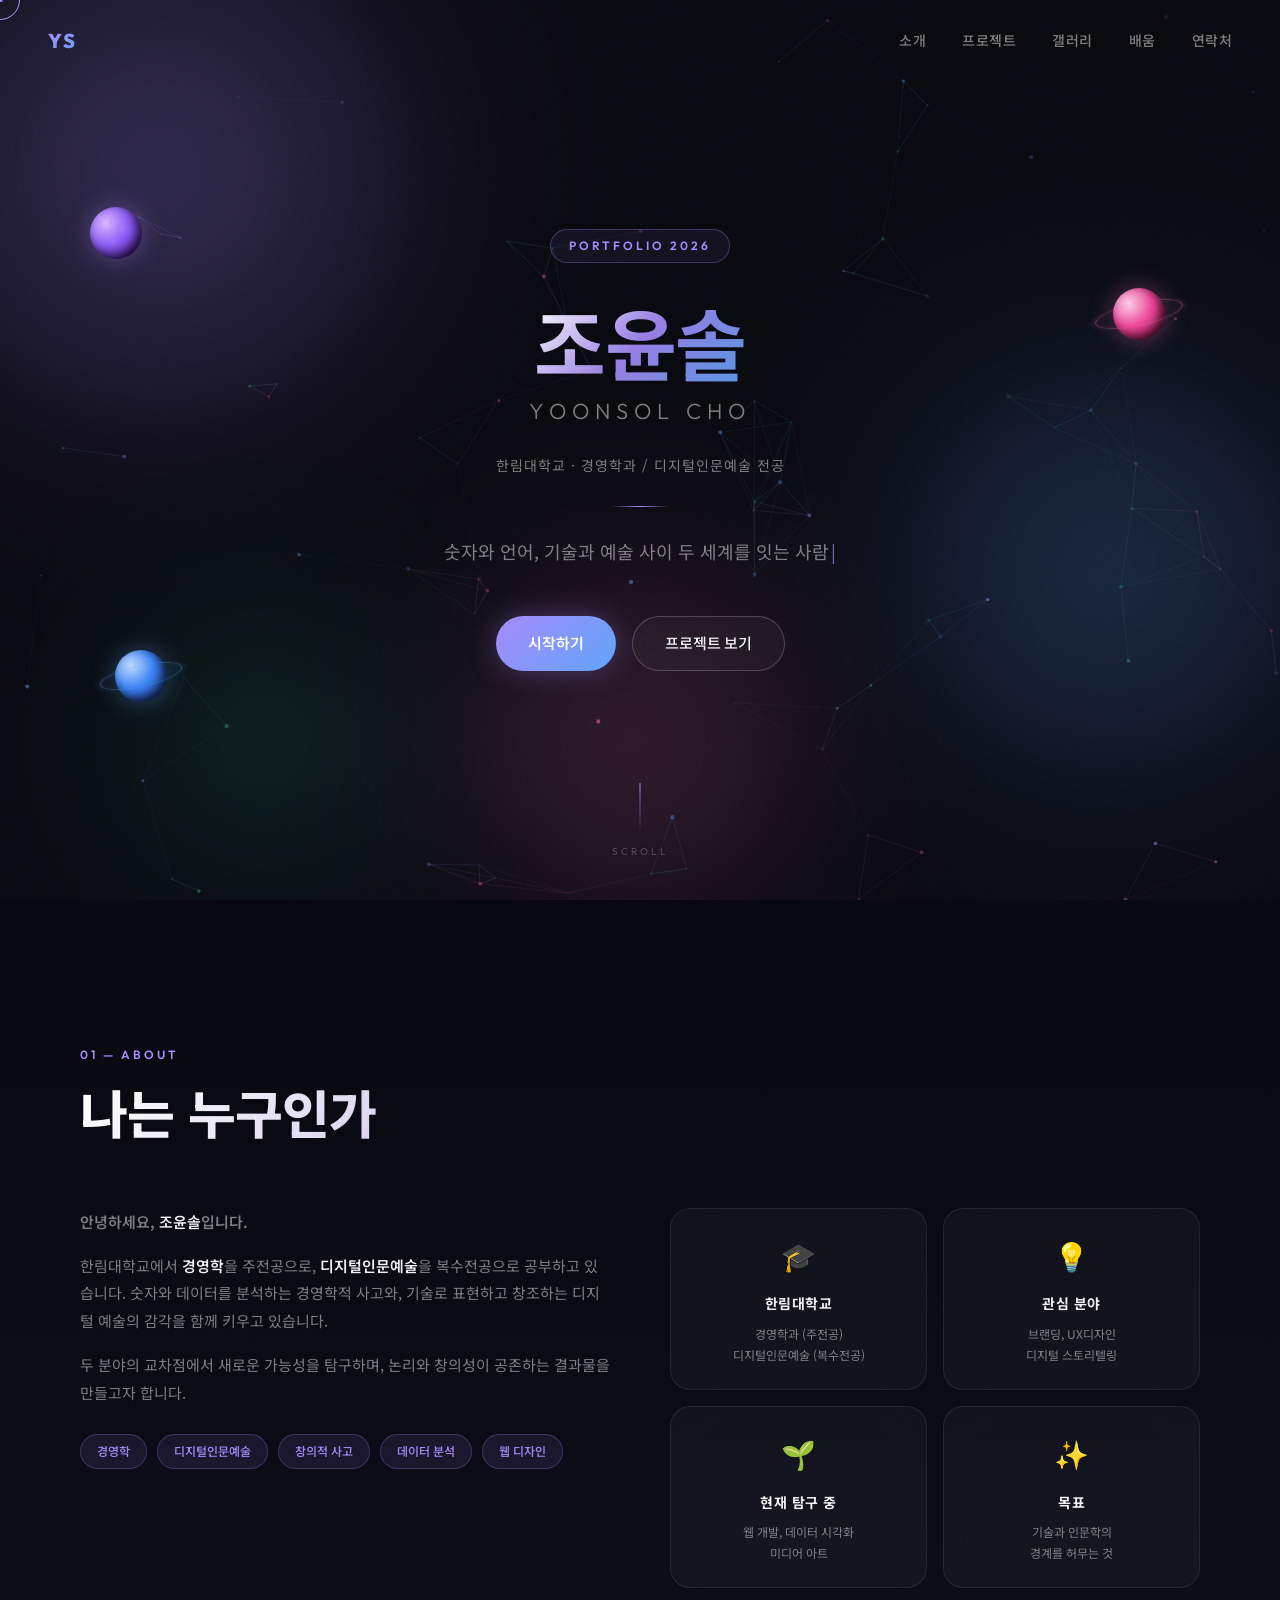
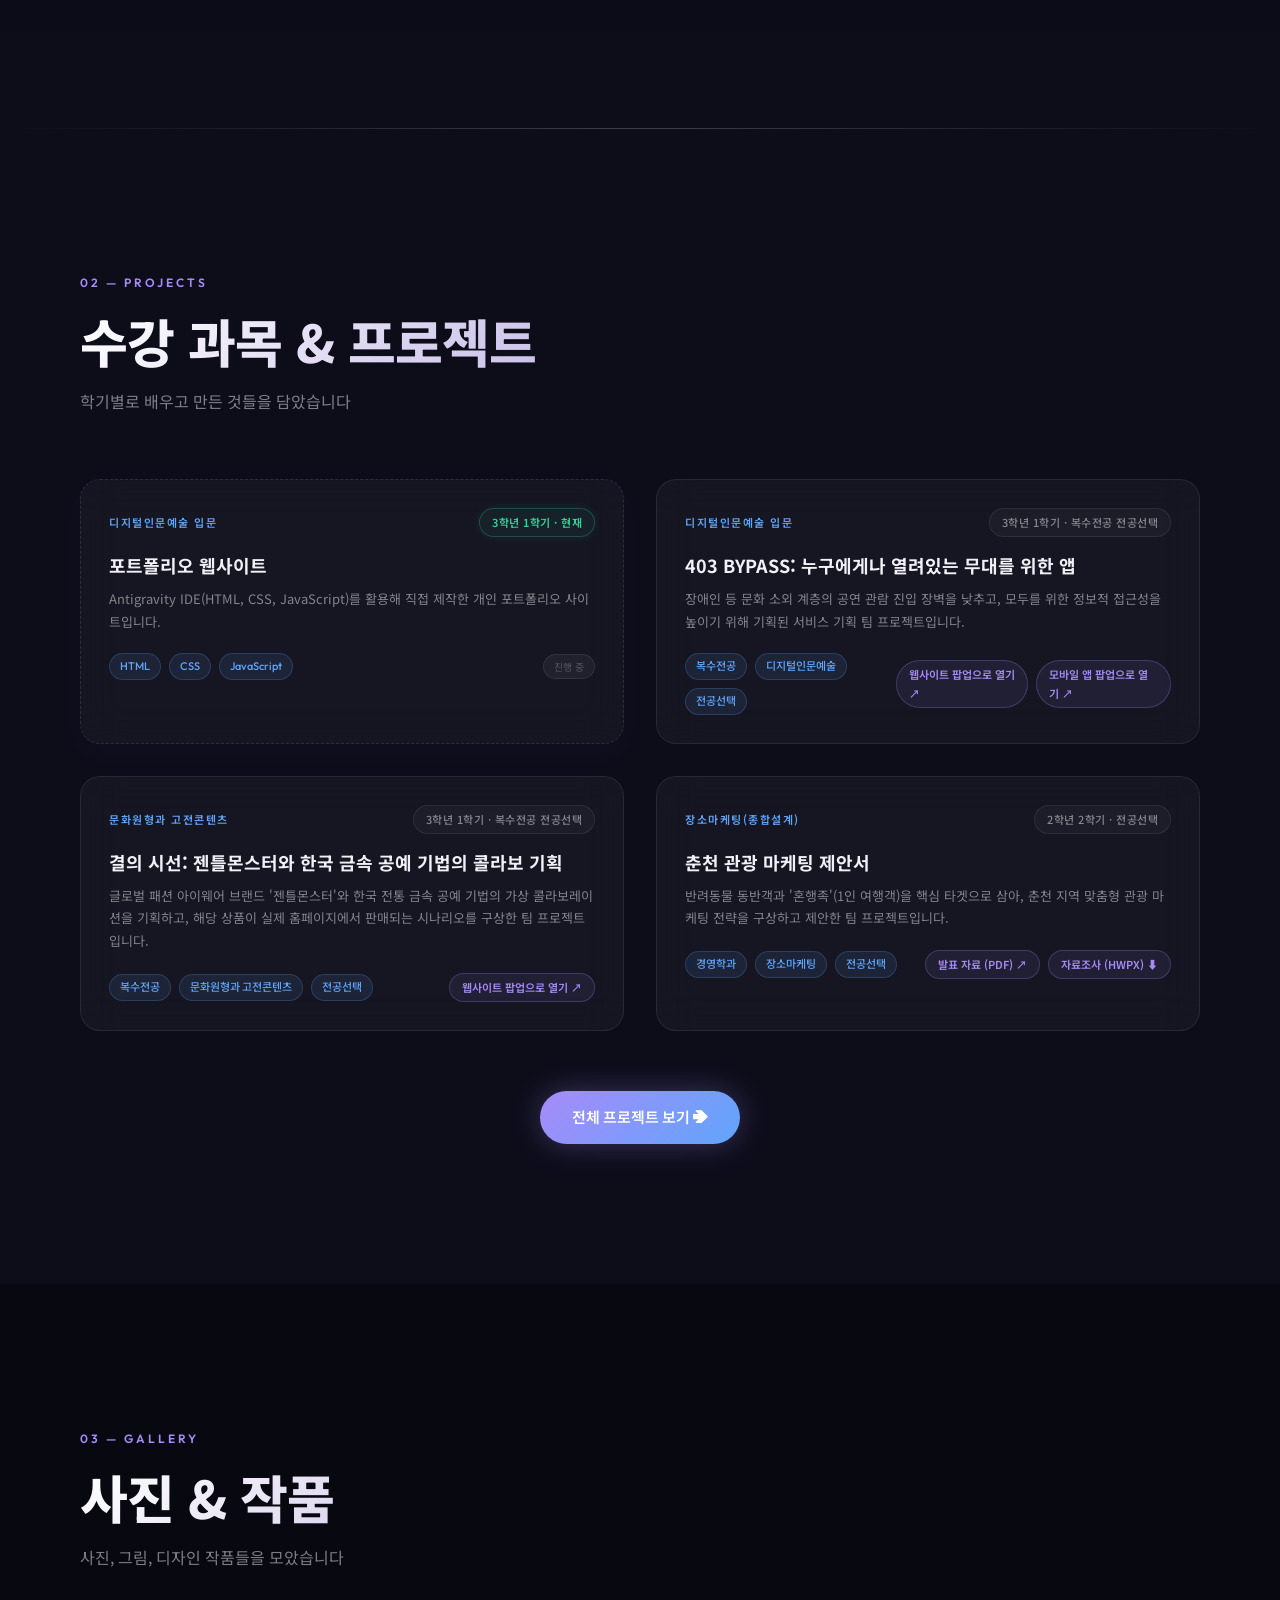
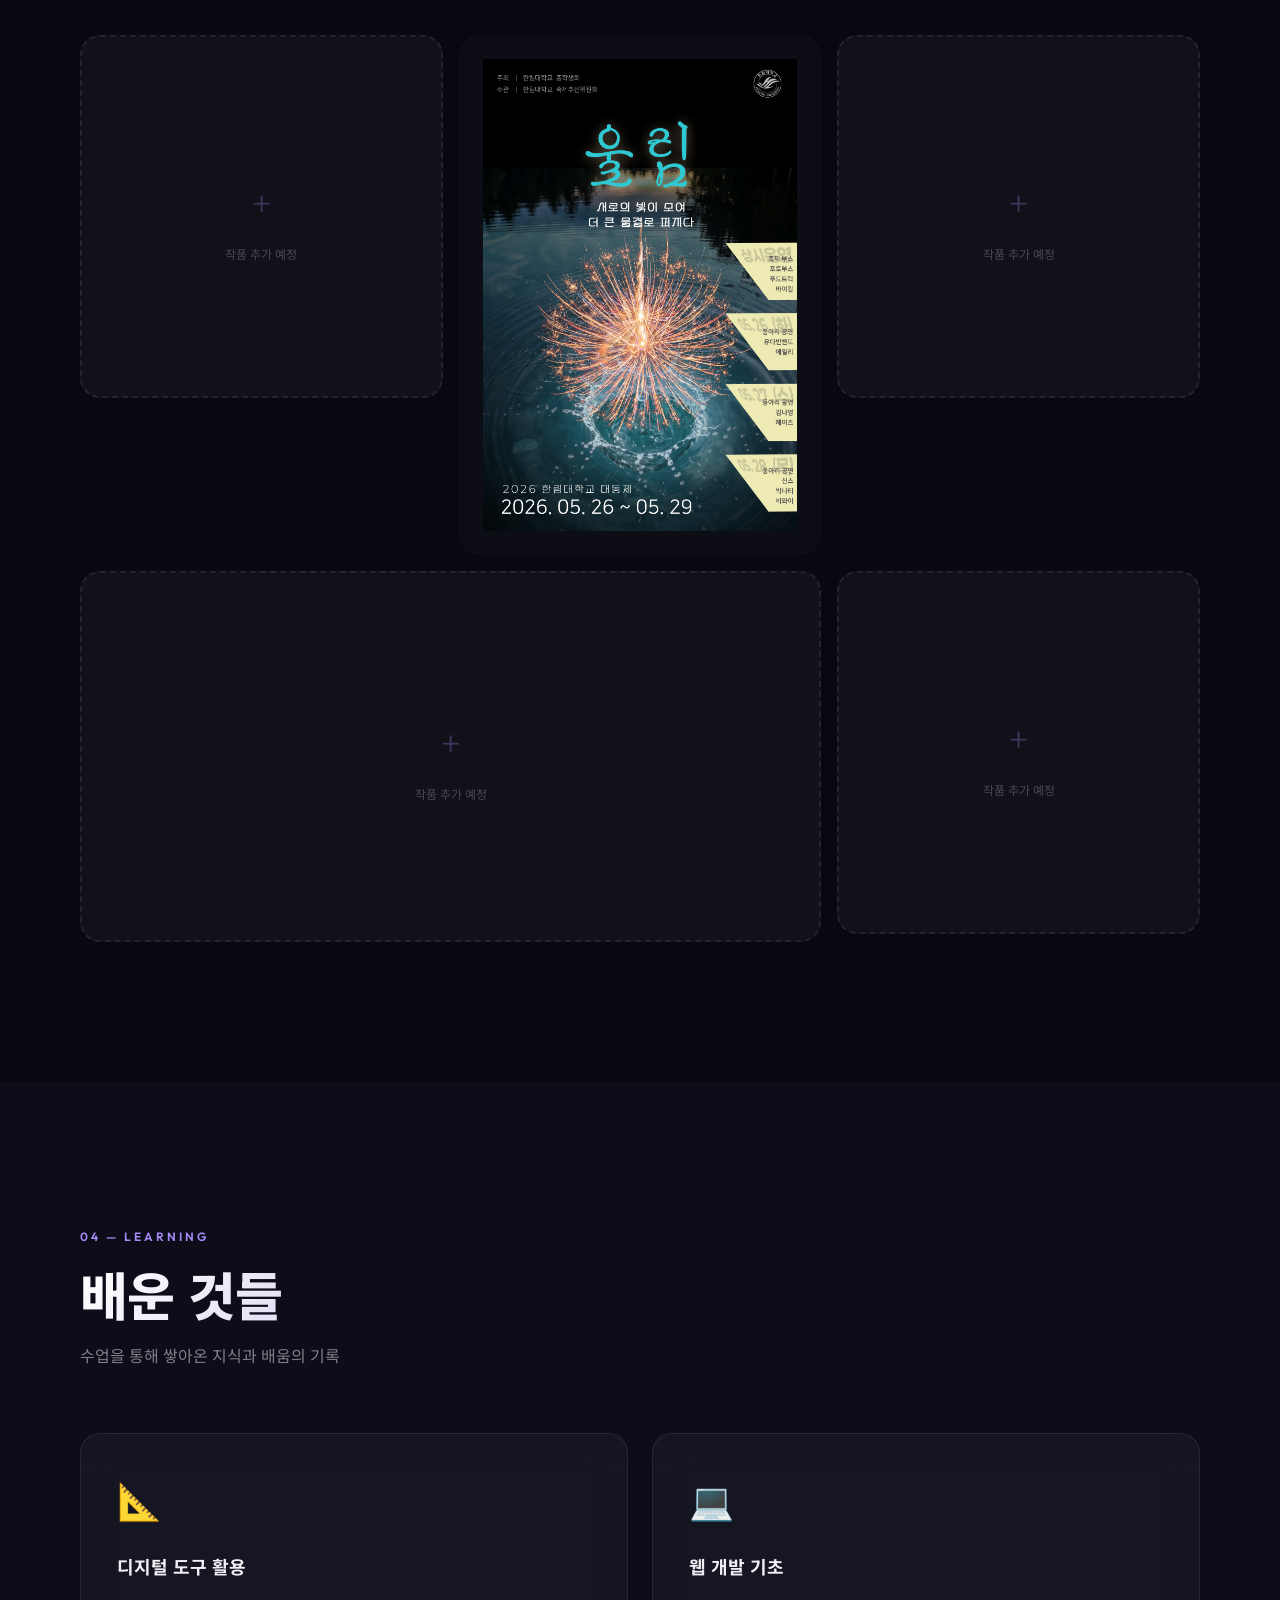
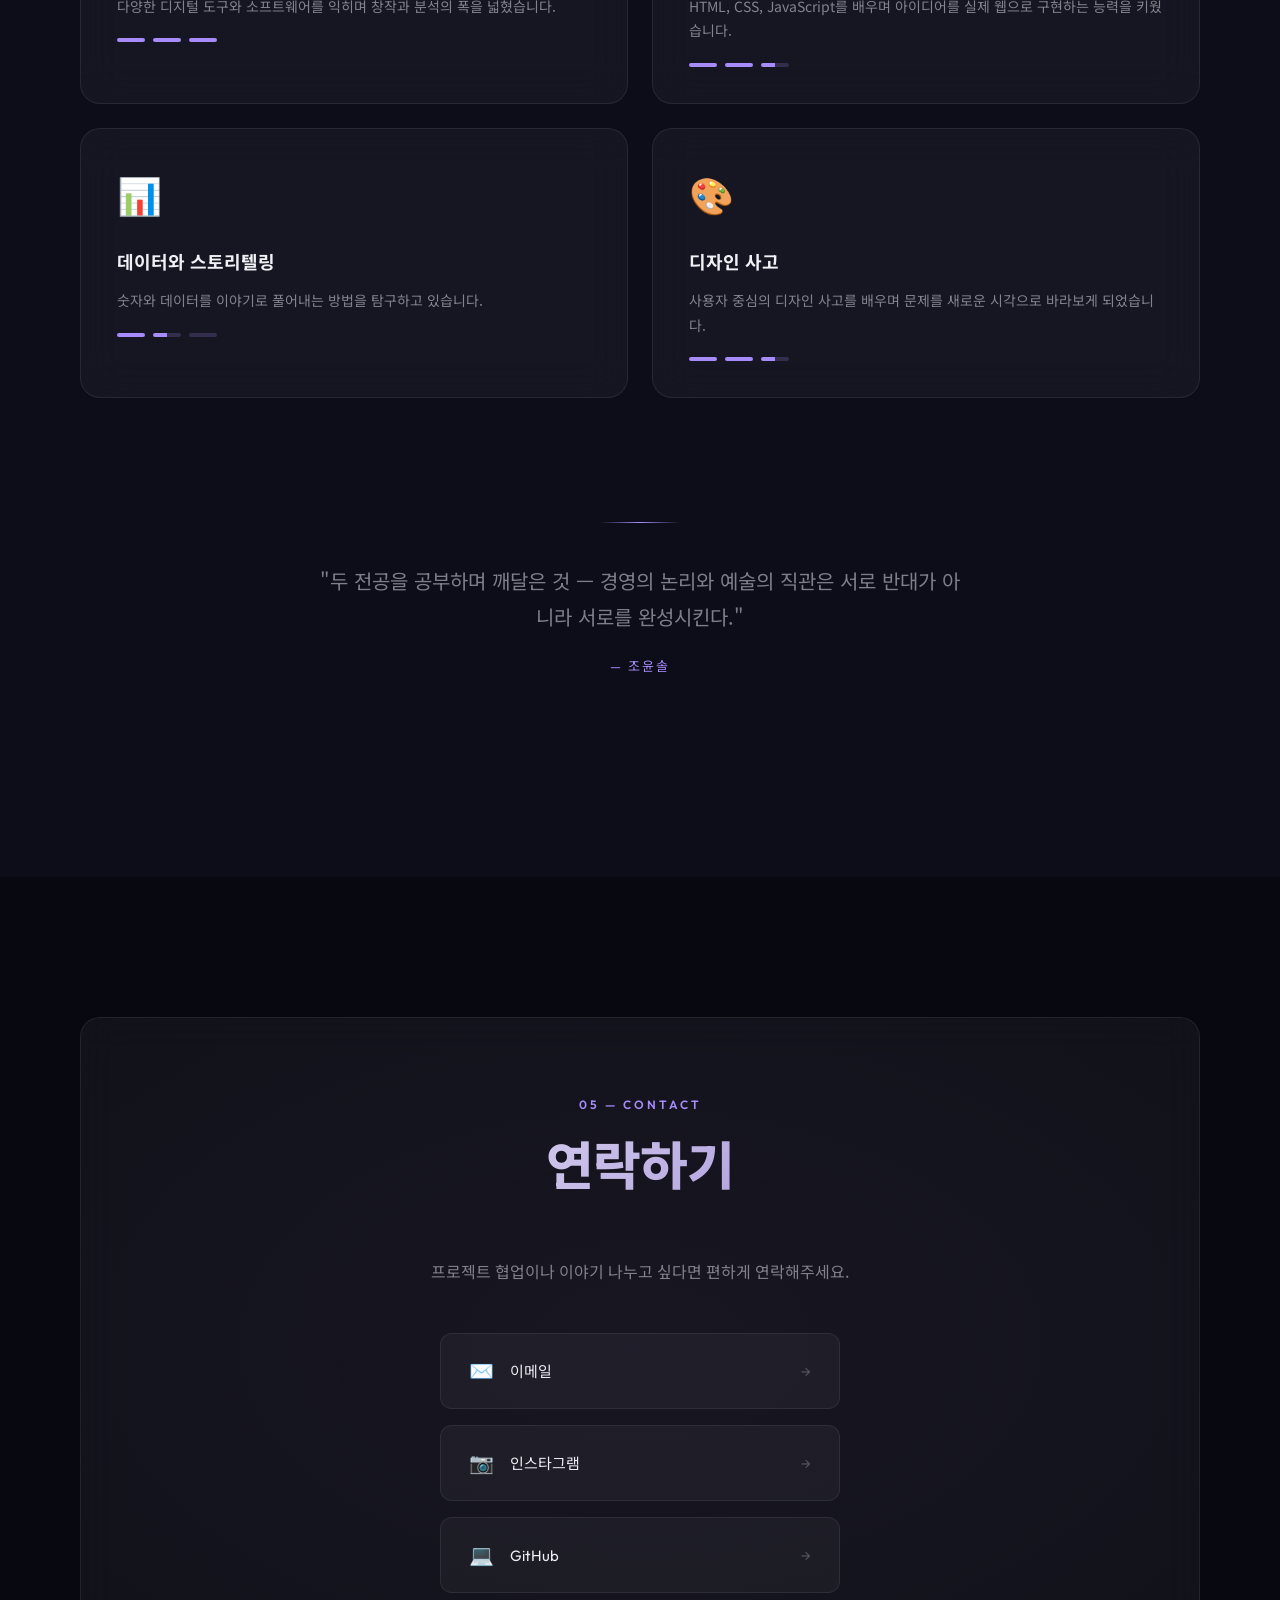
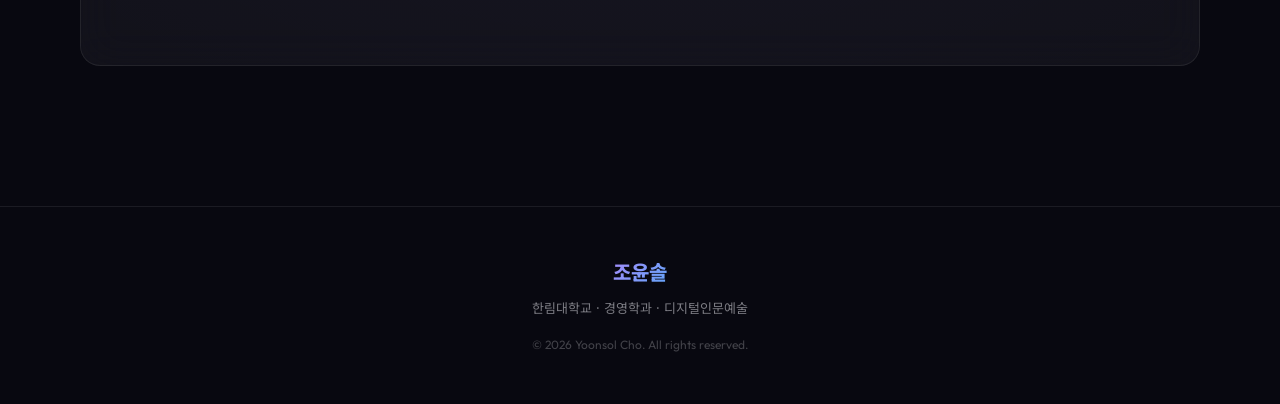
==== commit 105a4a33: "Customize projects.html hero section and update portfolio website project description to Antigravity" ====
--- a/index.html
+++ b/index.html
@@ -205,7 +205,7 @@
             <span class="project-semester active-semester">3학년 1학기 · 현재</span>
           </div>
           <h3 class="project-title">포트폴리오 웹사이트</h3>
-          <p class="project-desc">안티그래비티 IDE(html,css, javescript)를 활용해 직접 제작한 개인 포트폴리오 사이트입니다.</p>
+          <p class="project-desc">Antigravity IDE(HTML, CSS, JavaScript)를 활용해 직접 제작한 개인 포트폴리오 사이트입니다.</p>
           <div class="project-footer">
             <div class="project-tags">
               <span class="ptag">HTML</span>
--- a/style.css
+++ b/style.css
@@ -1518,3 +1518,17 @@
   transform: rotate(90deg);
   box-shadow: 0 0 10px rgba(167, 139, 250, 0.5);
 }
+
+/* ---- Subpage Hero Styles ---- */
+.hero.hero-subpage {
+  min-height: 40vh;
+  padding-top: 120px;
+  display: flex;
+  align-items: center;
+  justify-content: center;
+}
+
+.hero.hero-subpage .hero-content {
+  margin-top: 20px;
+}
+
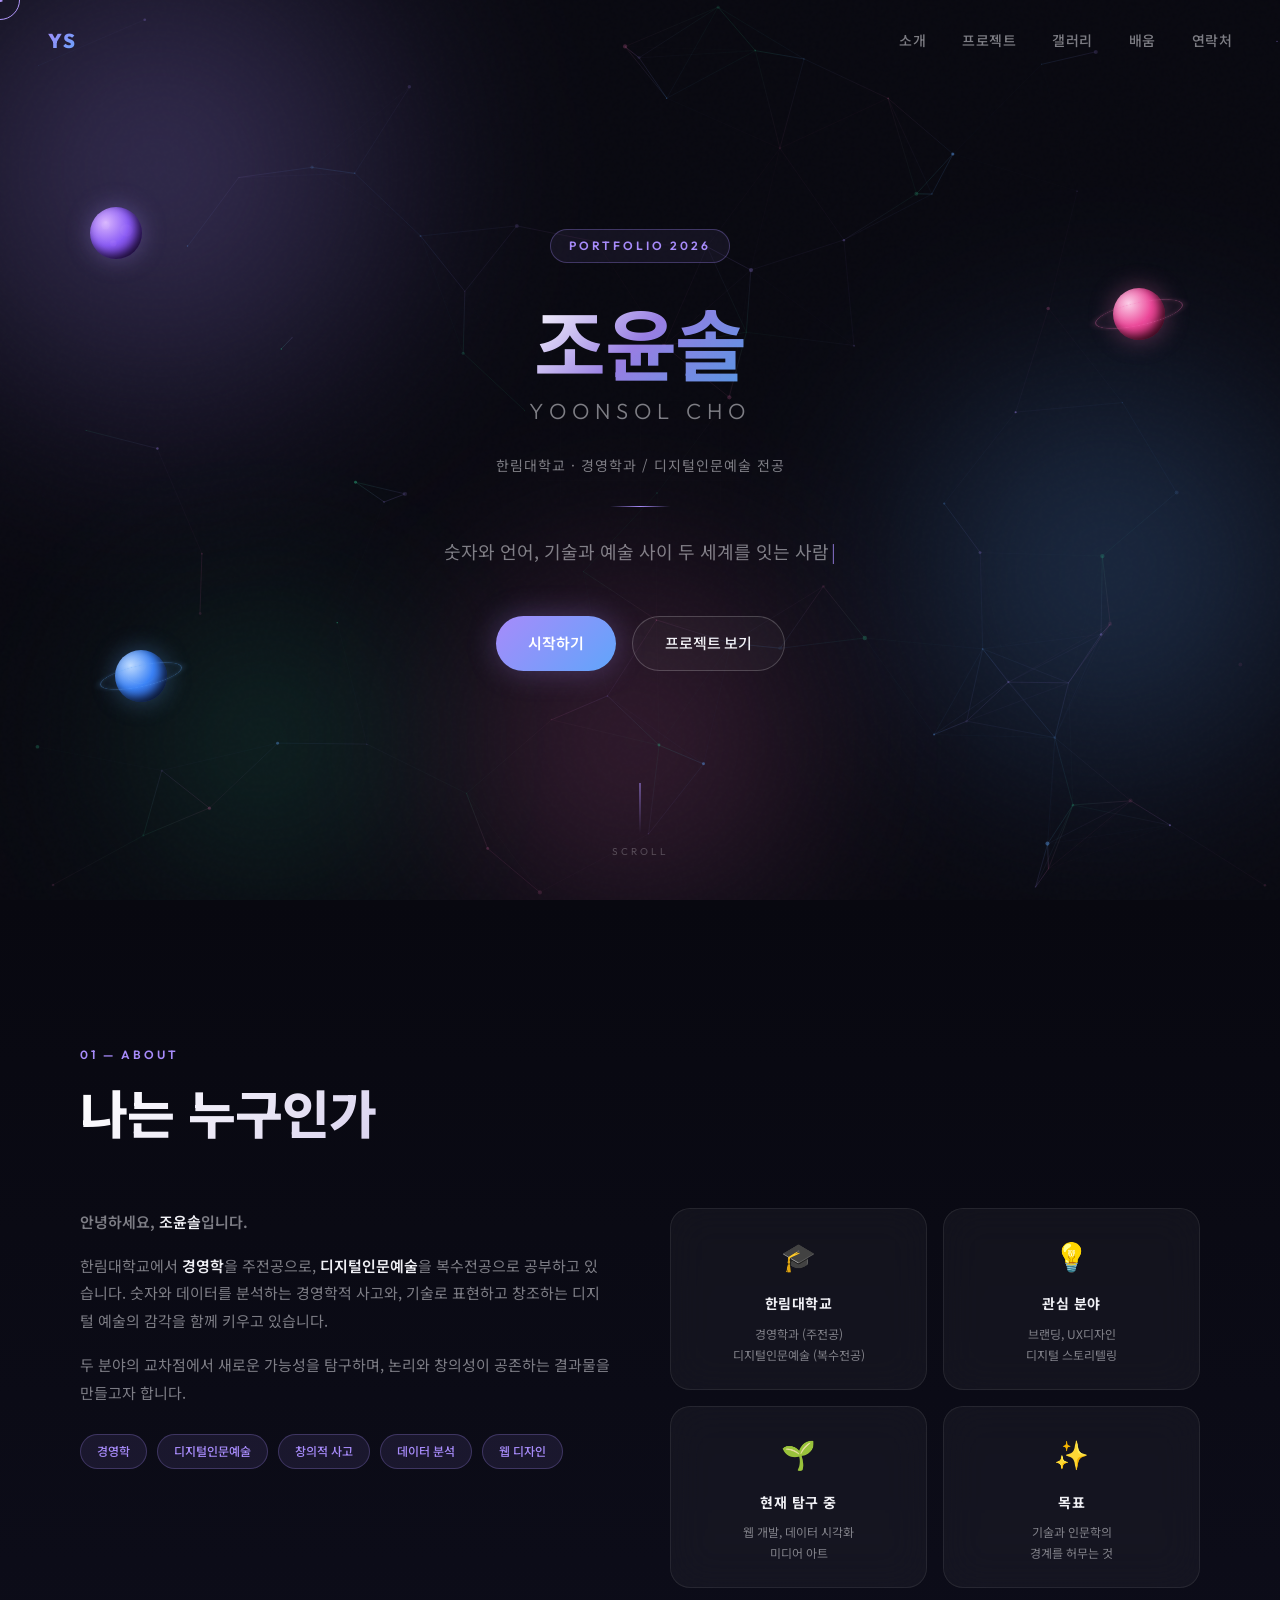
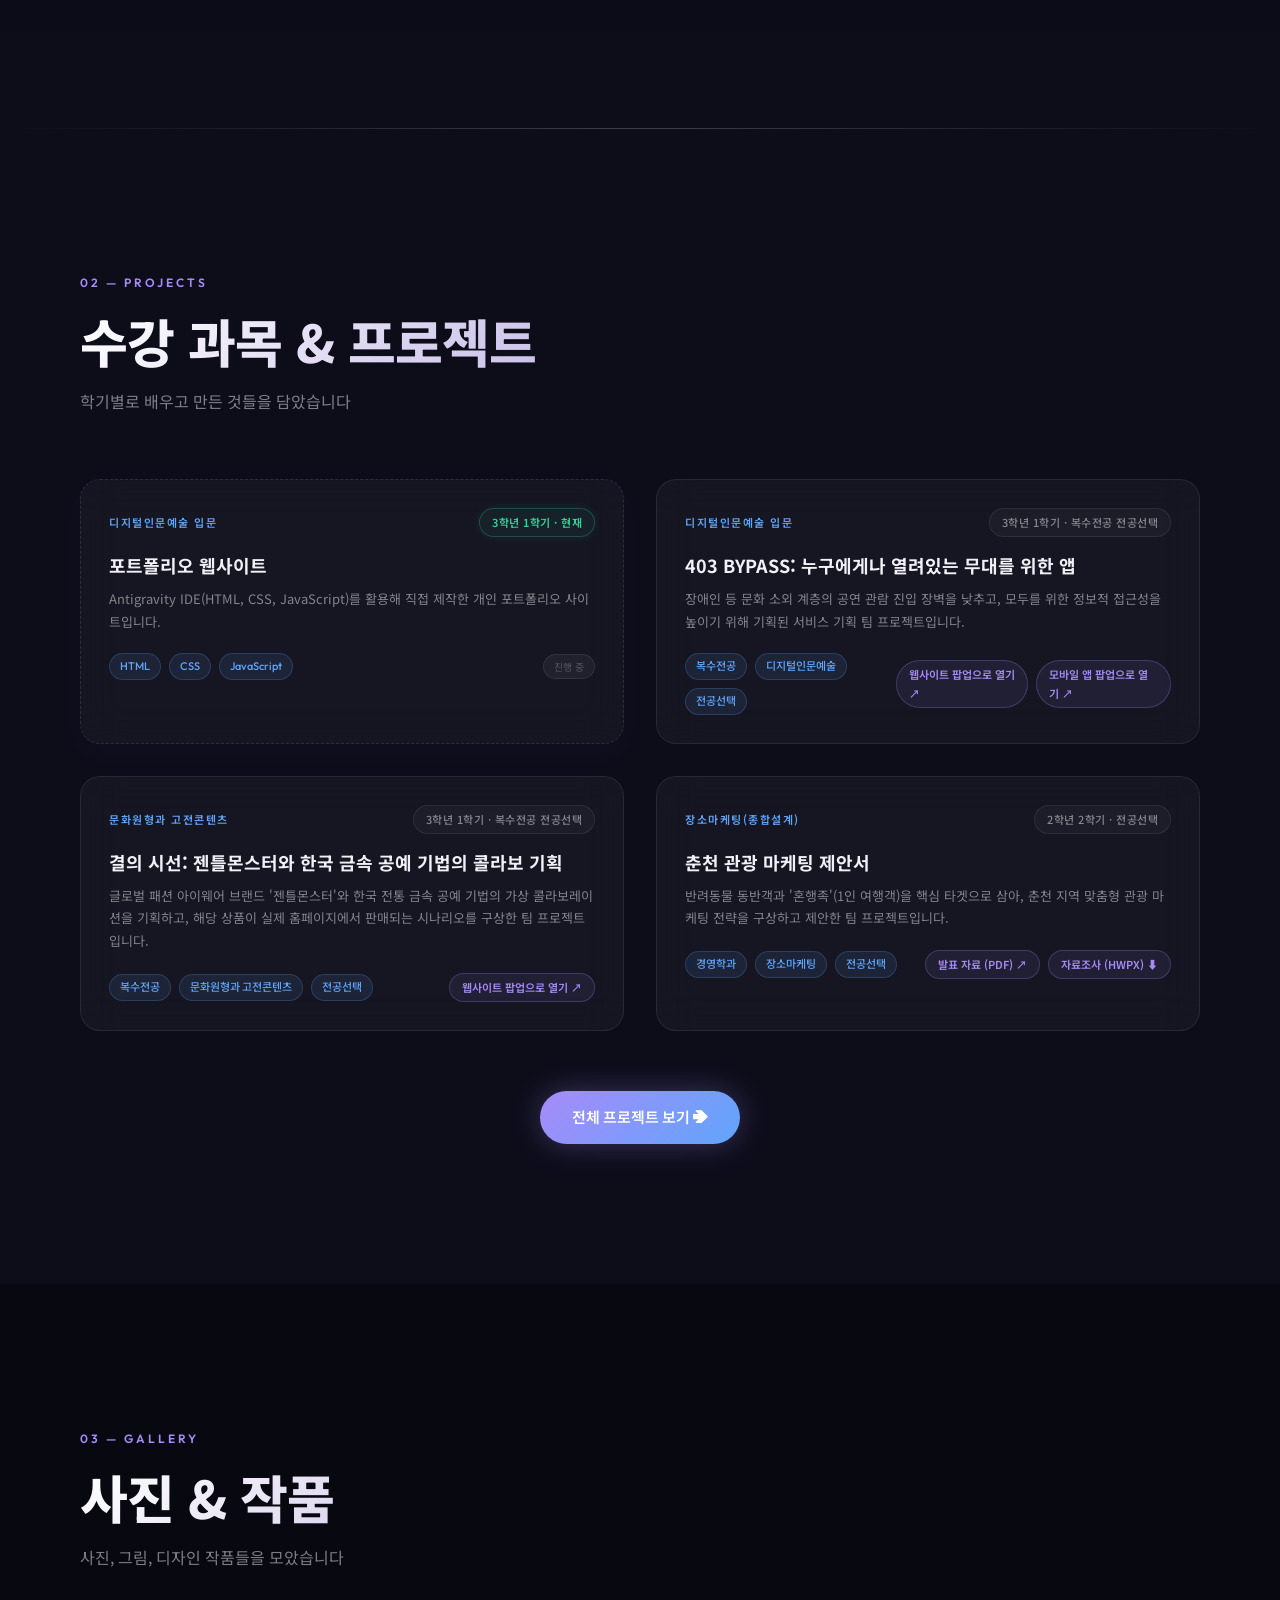
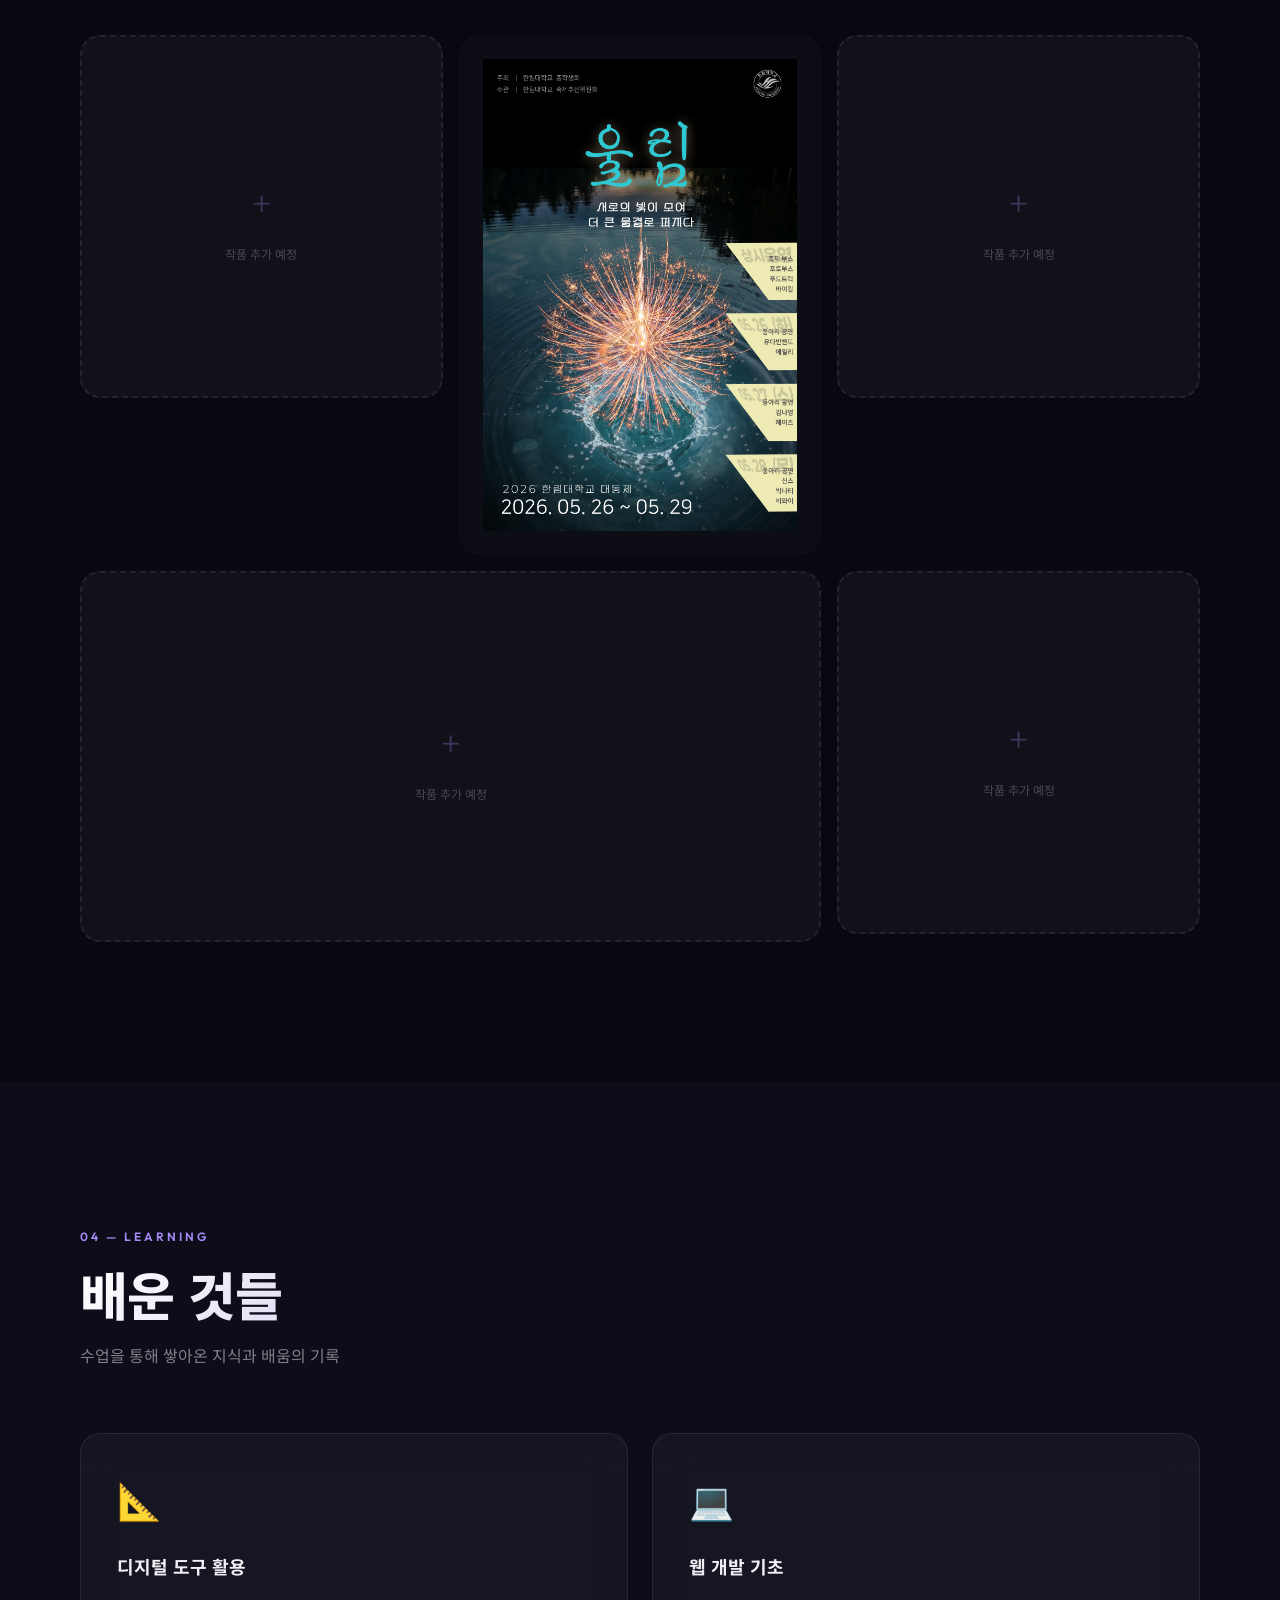
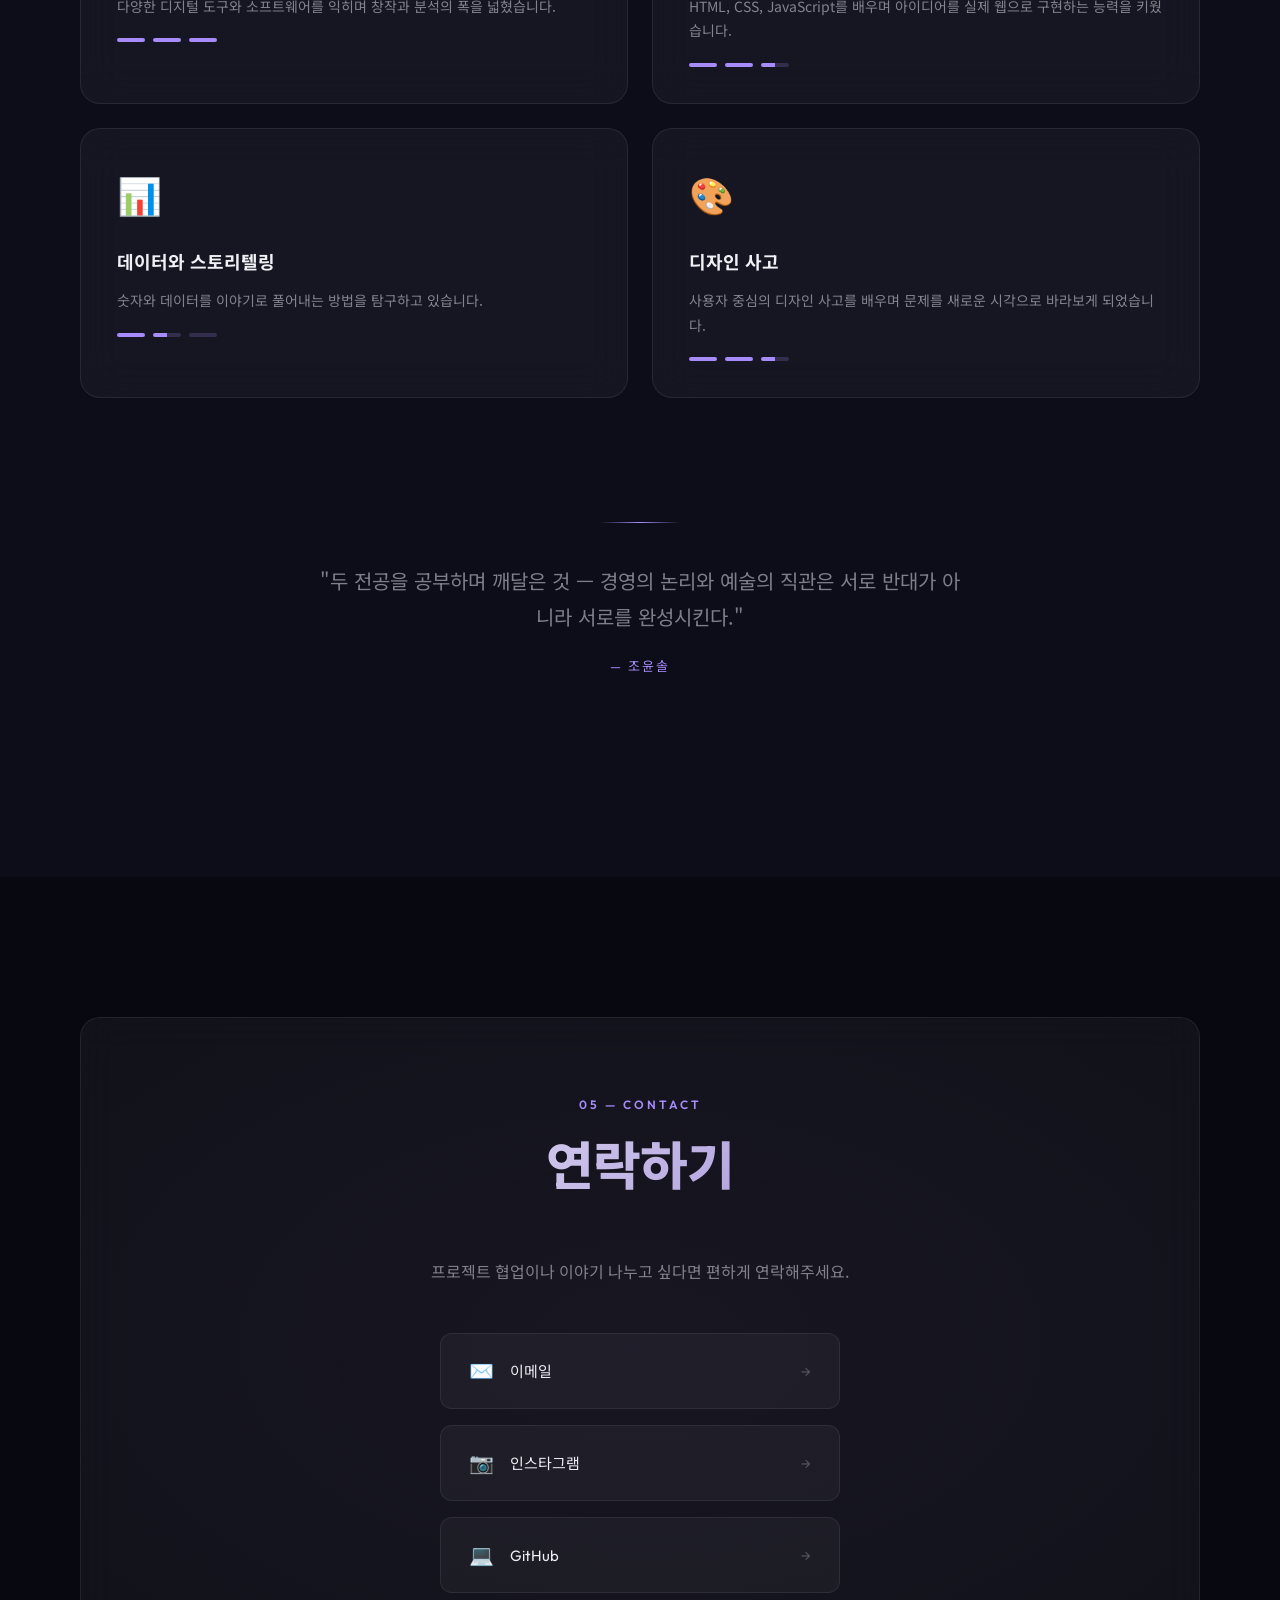
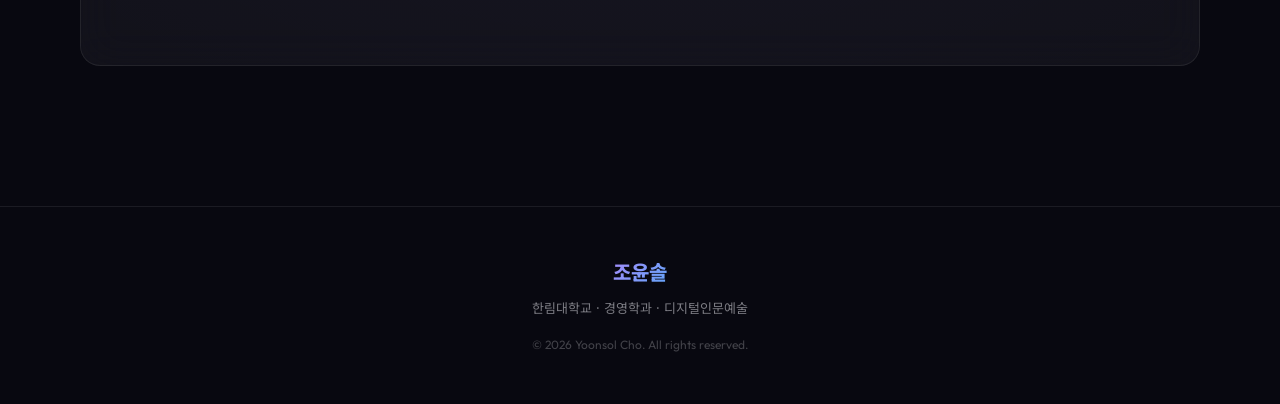
==== commit 7be4985d: "Make nav logo interactive and link back to home or top of page" ====
--- a/index.html
+++ b/index.html
@@ -18,7 +18,7 @@
 
   <!-- Navigation -->
   <nav class="nav" id="nav">
-    <div class="nav-logo">YS</div>
+    <a href="#hero" class="nav-logo" style="text-decoration: none;">YS</a>
     <ul class="nav-links">
       <li><a href="#about" class="nav-link">소개</a></li>
       <li><a href="#projects" class="nav-link">프로젝트</a></li>
--- a/style.css
+++ b/style.css
@@ -127,6 +127,14 @@
   -webkit-background-clip: text;
   -webkit-text-fill-color: transparent;
   background-clip: text;
+  cursor: pointer;
+  transition: transform 0.3s ease, opacity 0.3s ease;
+  display: inline-block;
+}
+
+.nav-logo:hover {
+  transform: scale(1.05);
+  opacity: 0.9;
 }
 
 .nav-links {
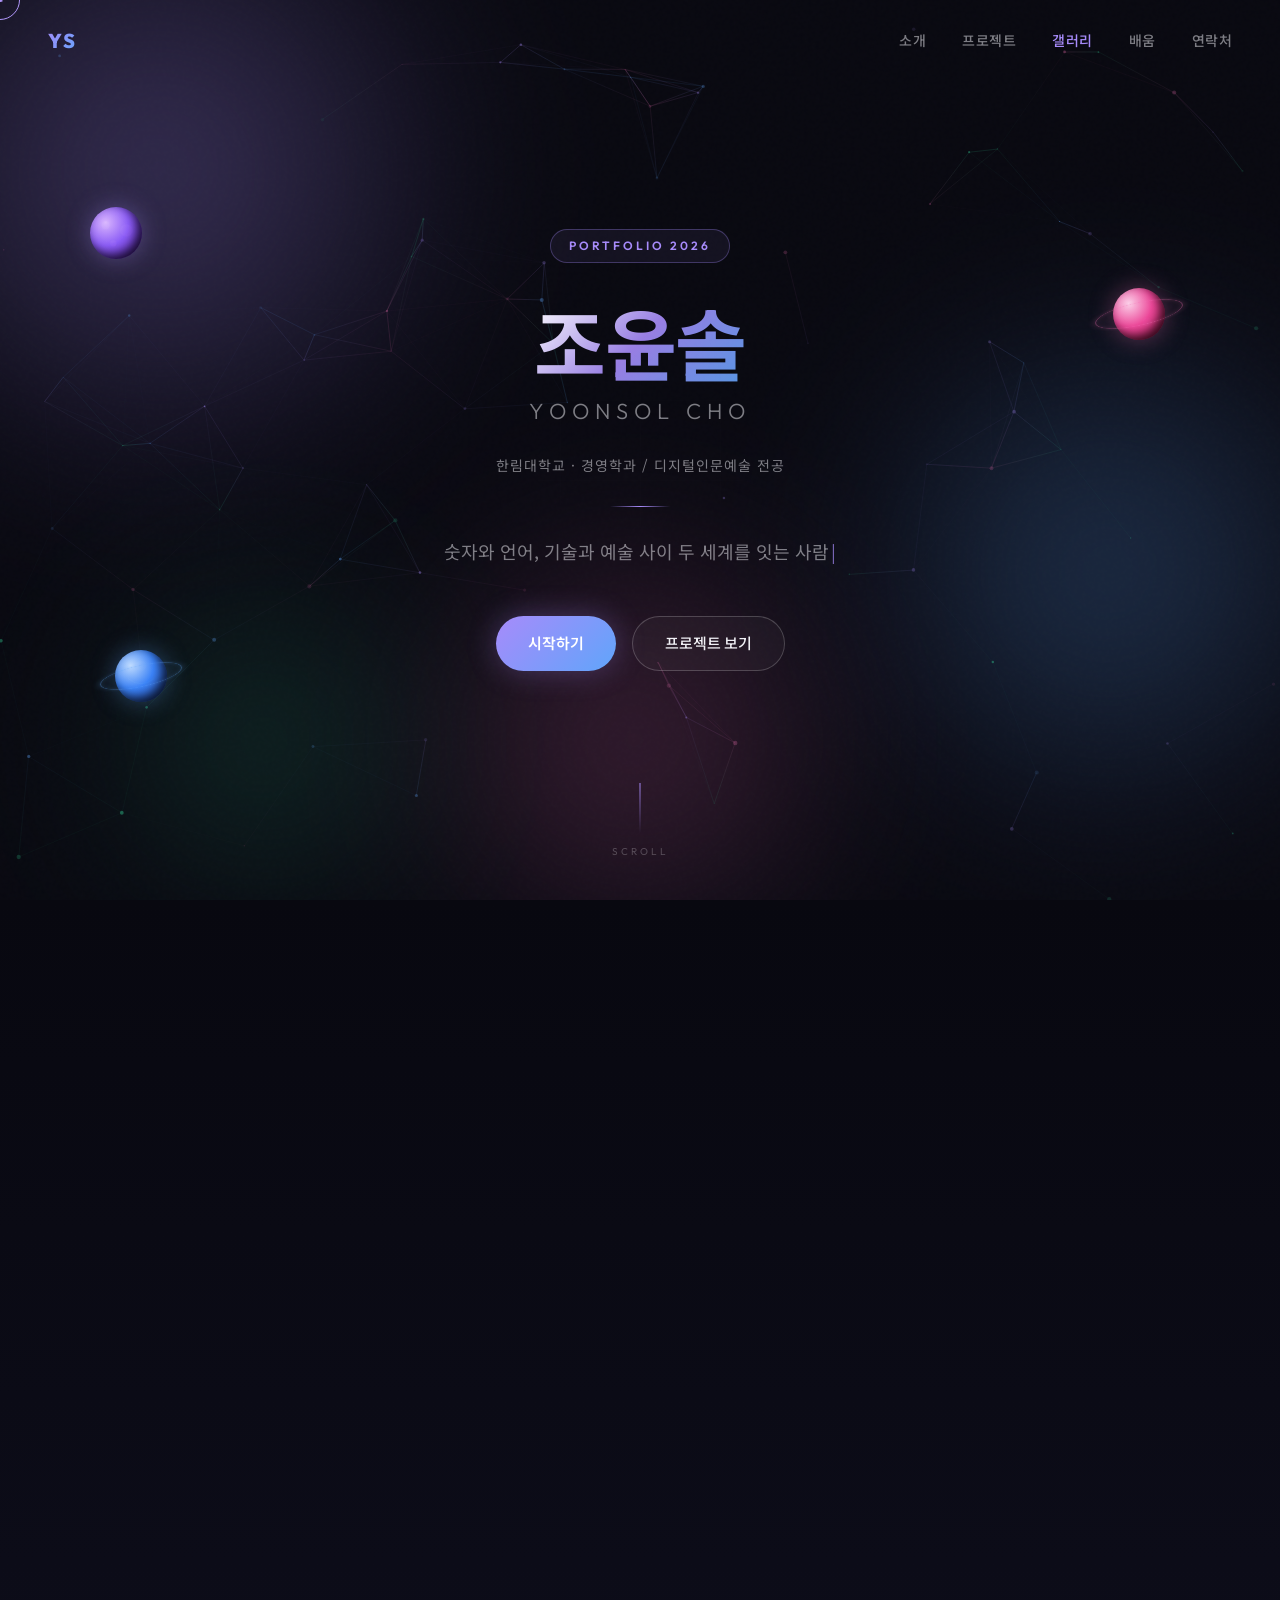
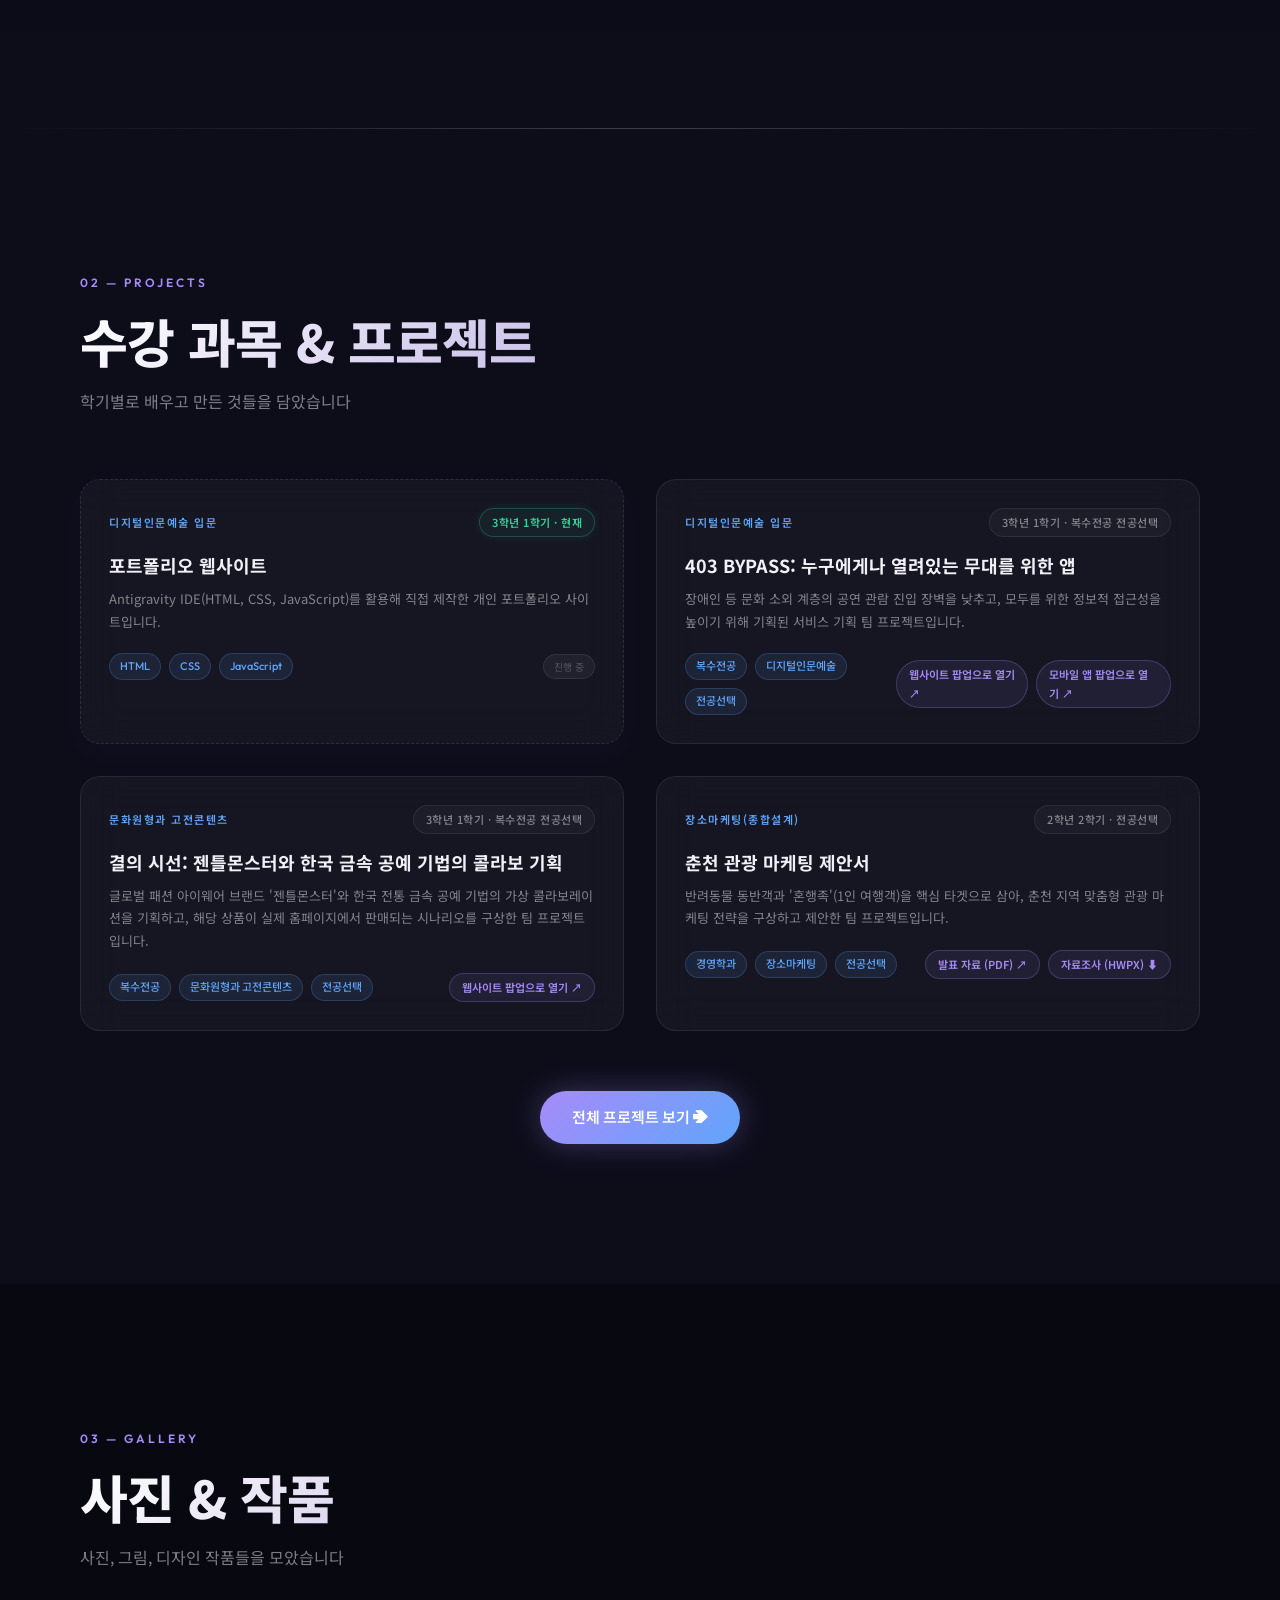
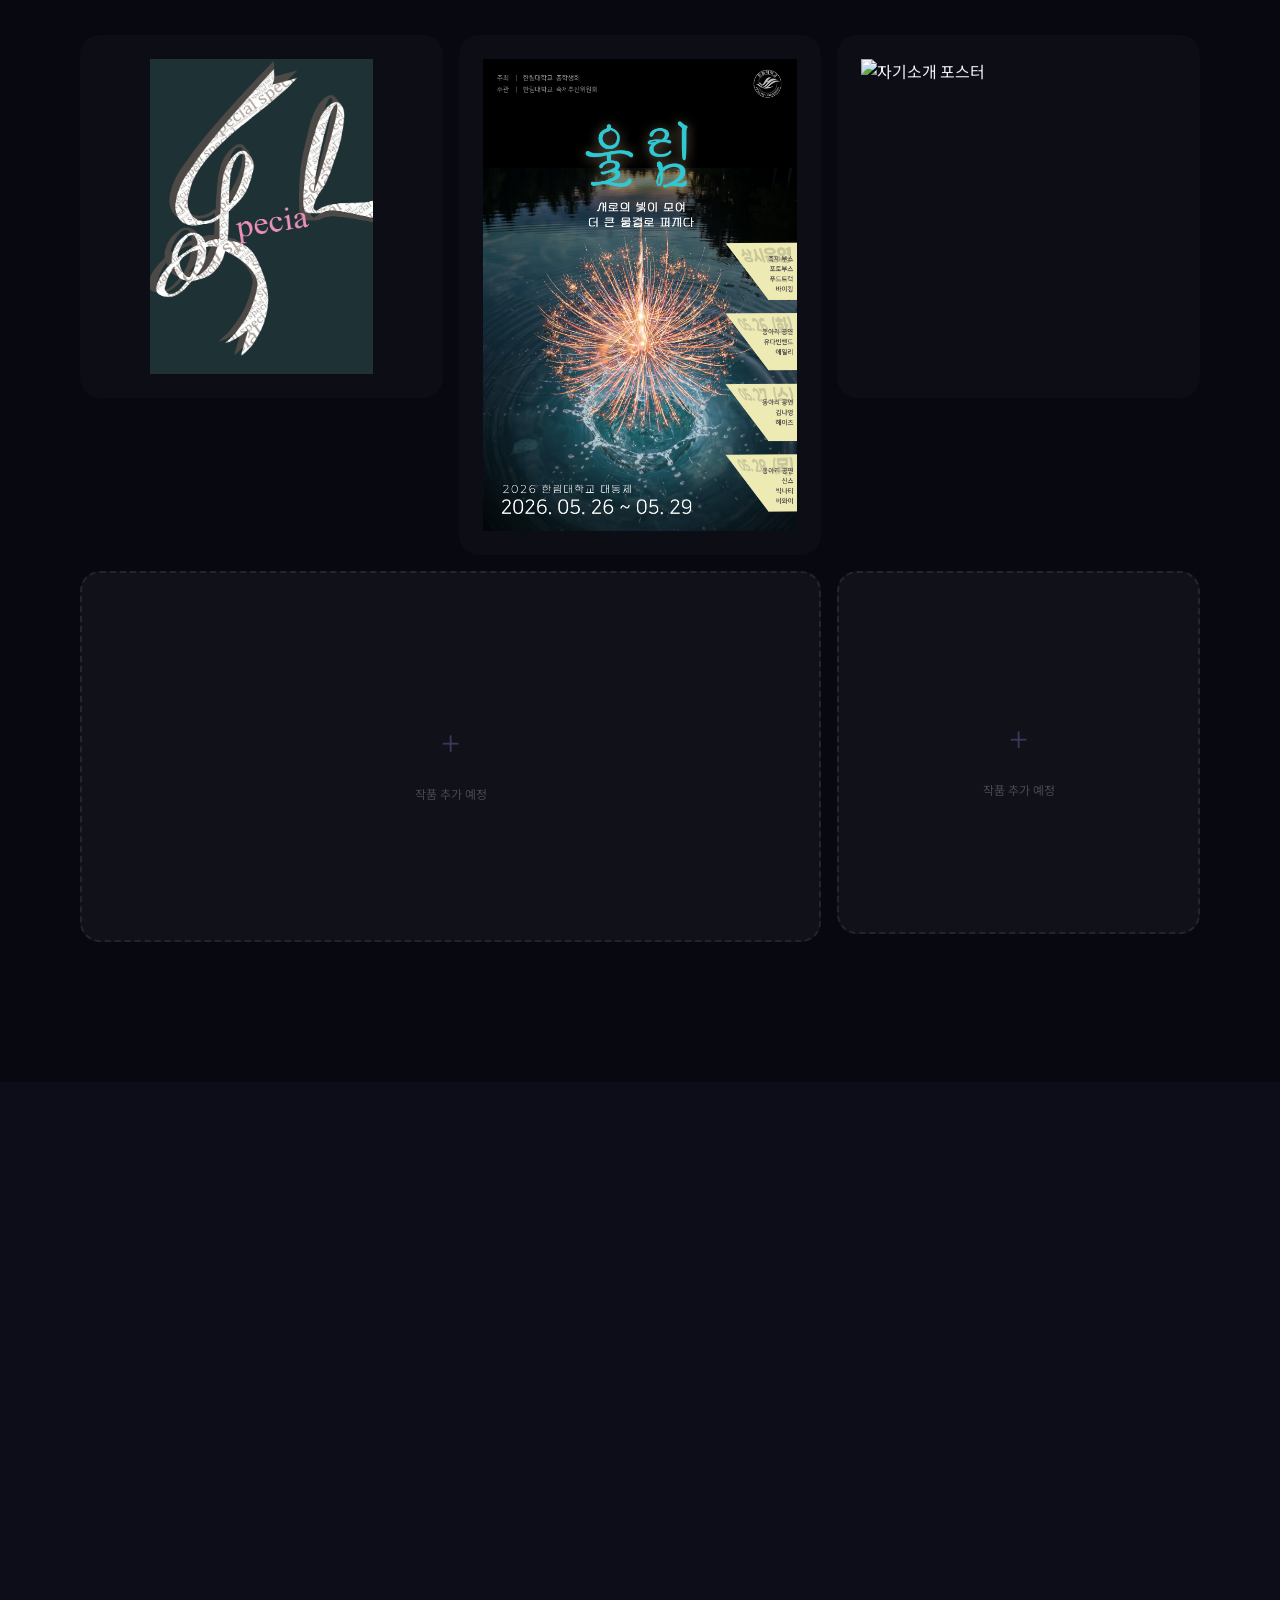
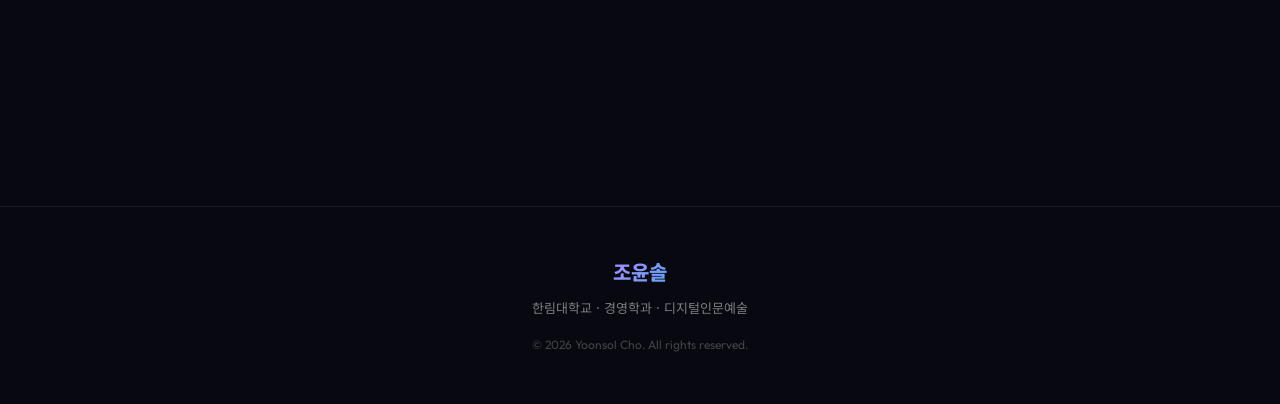
==== commit c634c49e: "Add new gallery items and reorder projects list chronologically by grade and semester" ====
--- a/index.html
+++ b/index.html
@@ -298,10 +298,11 @@
 
       <div class="gallery-grid reveal-up">
         <!-- Placeholder gallery items -->
-        <div class="gallery-item placeholder-gallery" data-index="1">
-          <div class="gallery-placeholder">
-            <span class="gallery-plus">+</span>
-            <p>작품 추가 예정</p>
+        <div class="gallery-item reveal-up" data-index="1">
+          <img src="./교수님 조언 살짝 첨가.jpg" alt="Special" class="gallery-img">
+          <div class="gallery-overlay">
+            <h3 class="gallery-title">Special</h3>
+            <p class="gallery-desc">교수님의 피드백을 반영하여 완성도를 높인 시각 예술 작품입니다</p>
           </div>
         </div>
         <div class="gallery-item tall reveal-up" data-index="2">
@@ -311,10 +312,11 @@
             <p class="gallery-desc">울림: 서로의 빛이 모여 더 큰 물결로 퍼지다</p>
           </div>
         </div>
-        <div class="gallery-item placeholder-gallery" data-index="3">
-          <div class="gallery-placeholder">
-            <span class="gallery-plus">+</span>
-            <p>작품 추가 예정</p>
+        <div class="gallery-item reveal-up" data-index="3">
+          <img src="./점검 후_텍스쳐 넣은 ver. (rgb, png).png" alt="자기소개 포스터" class="gallery-img">
+          <div class="gallery-overlay">
+            <h3 class="gallery-title">자기소개 포스터</h3>
+            <p class="gallery-desc">질감(Texture) 표현을 극대화하여 깊이감을 더한 디지털 그래픽 작품입니다</p>
           </div>
         </div>
         <div class="gallery-item placeholder-gallery wide" data-index="4">
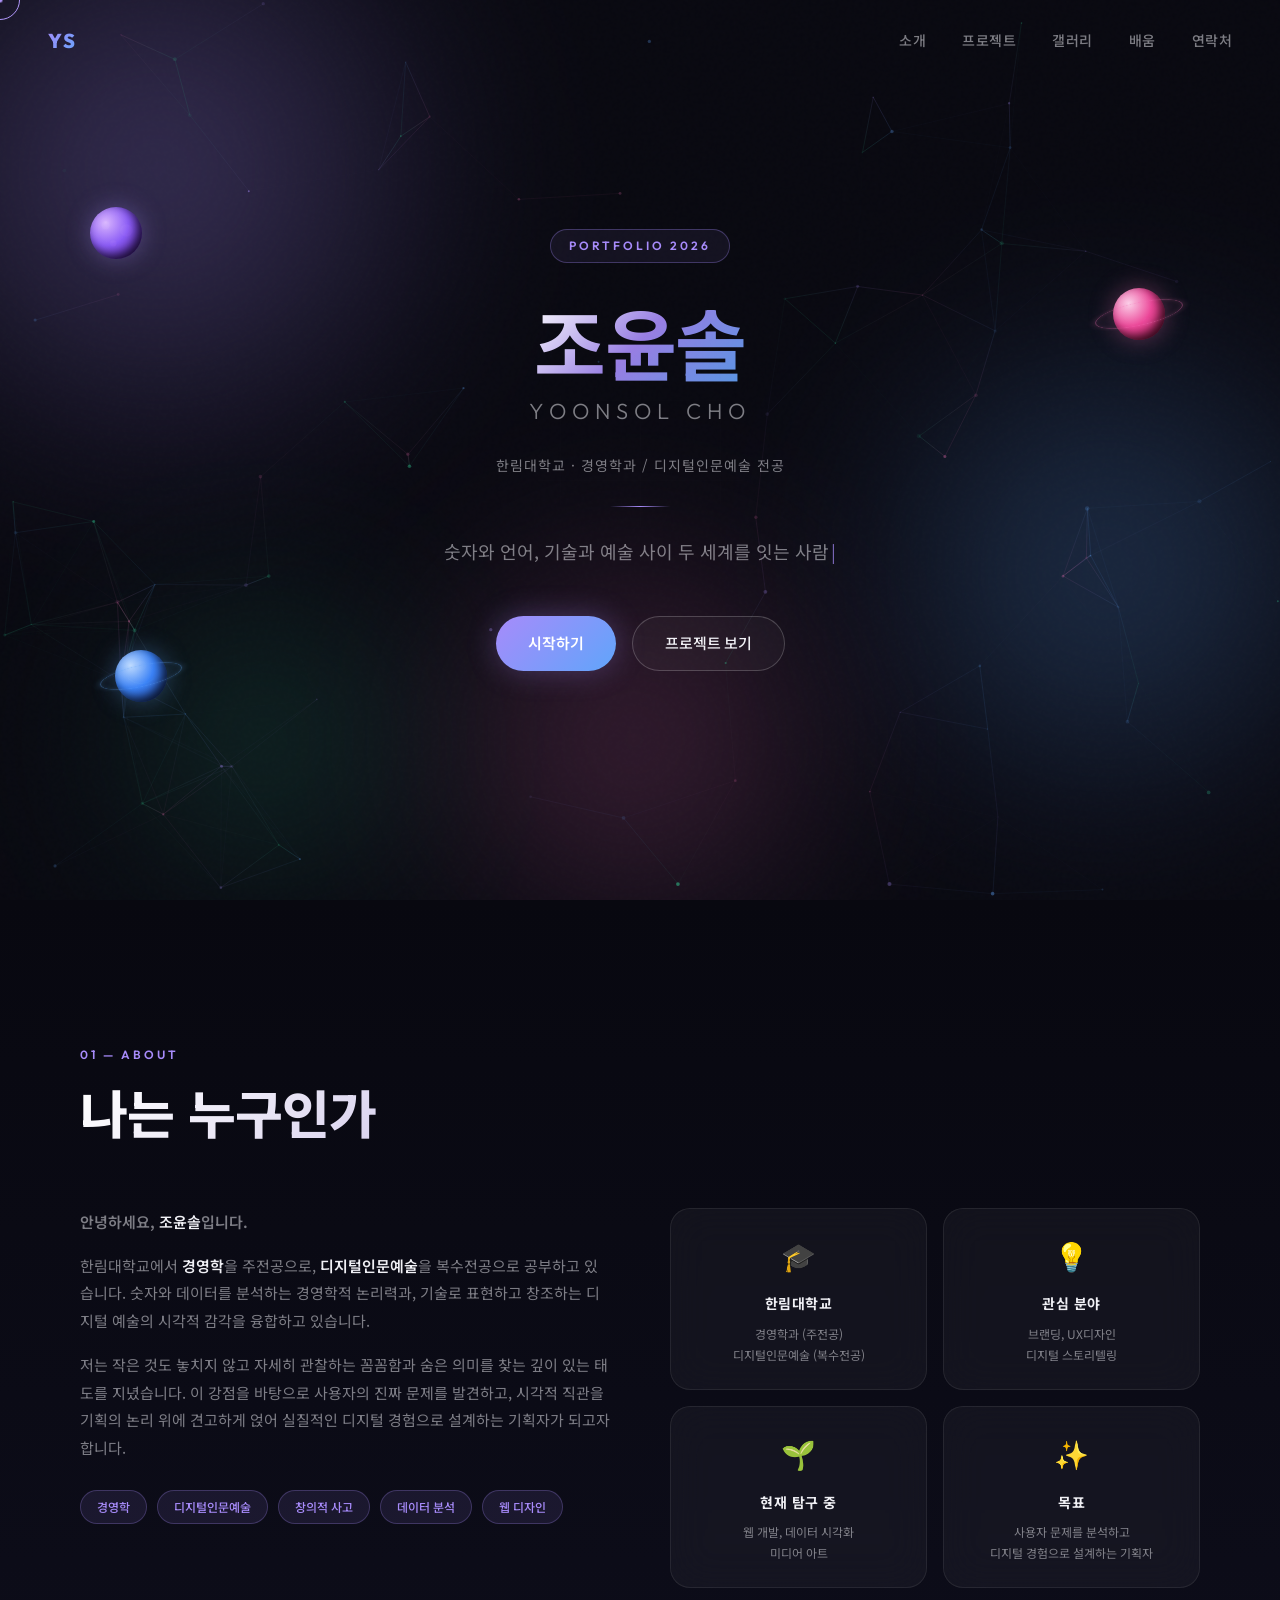
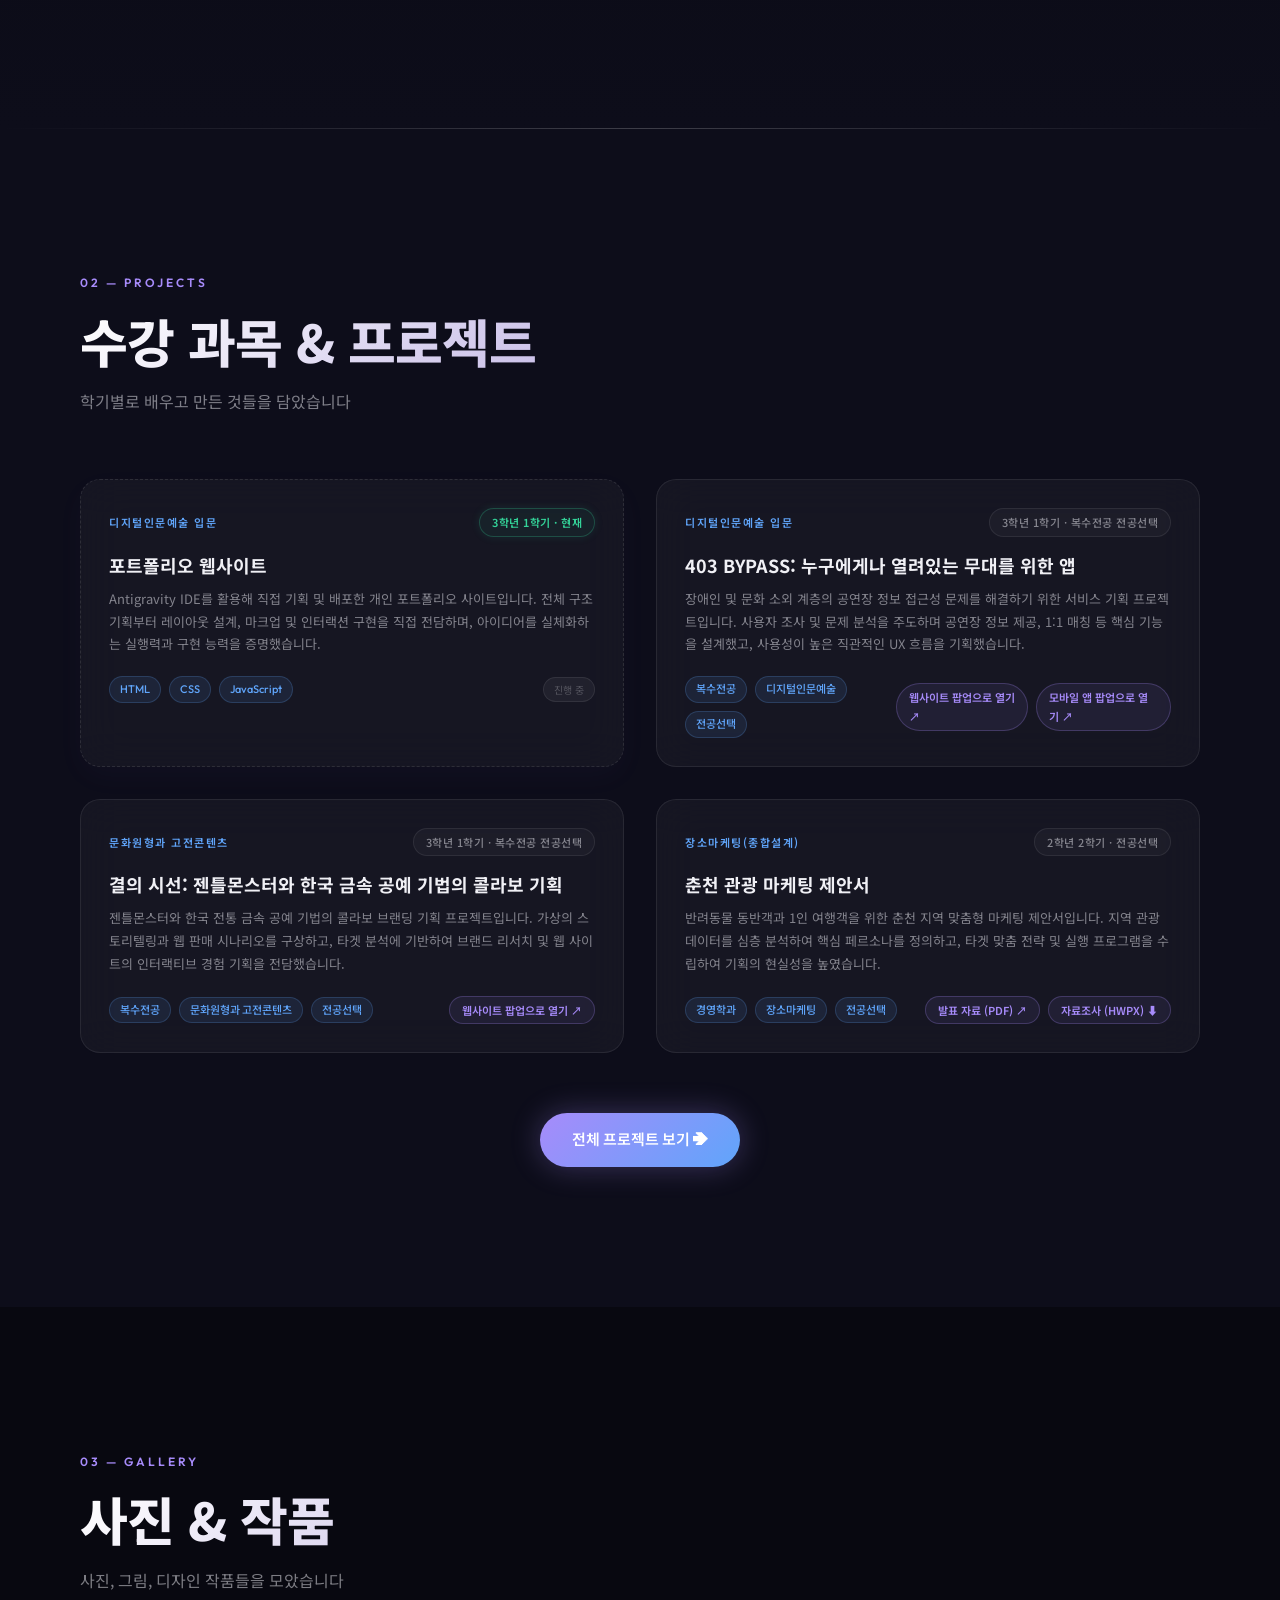
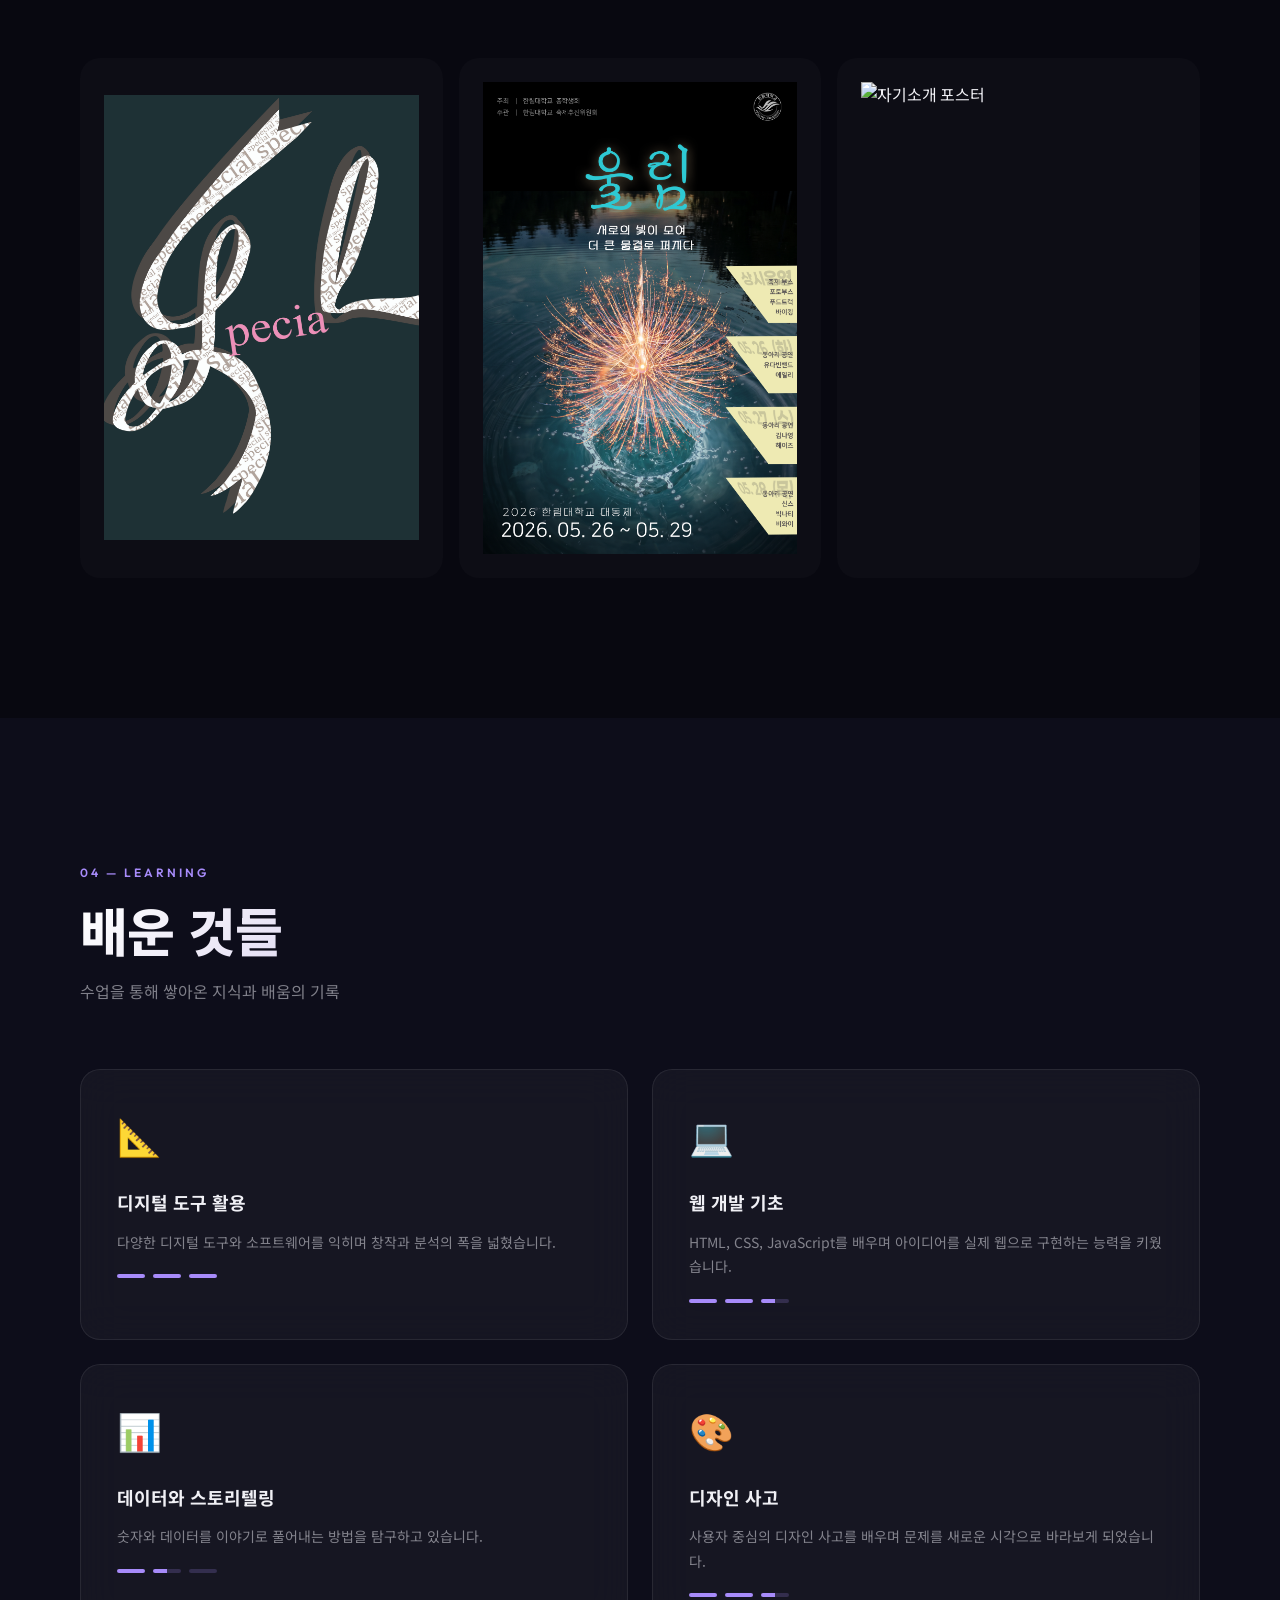
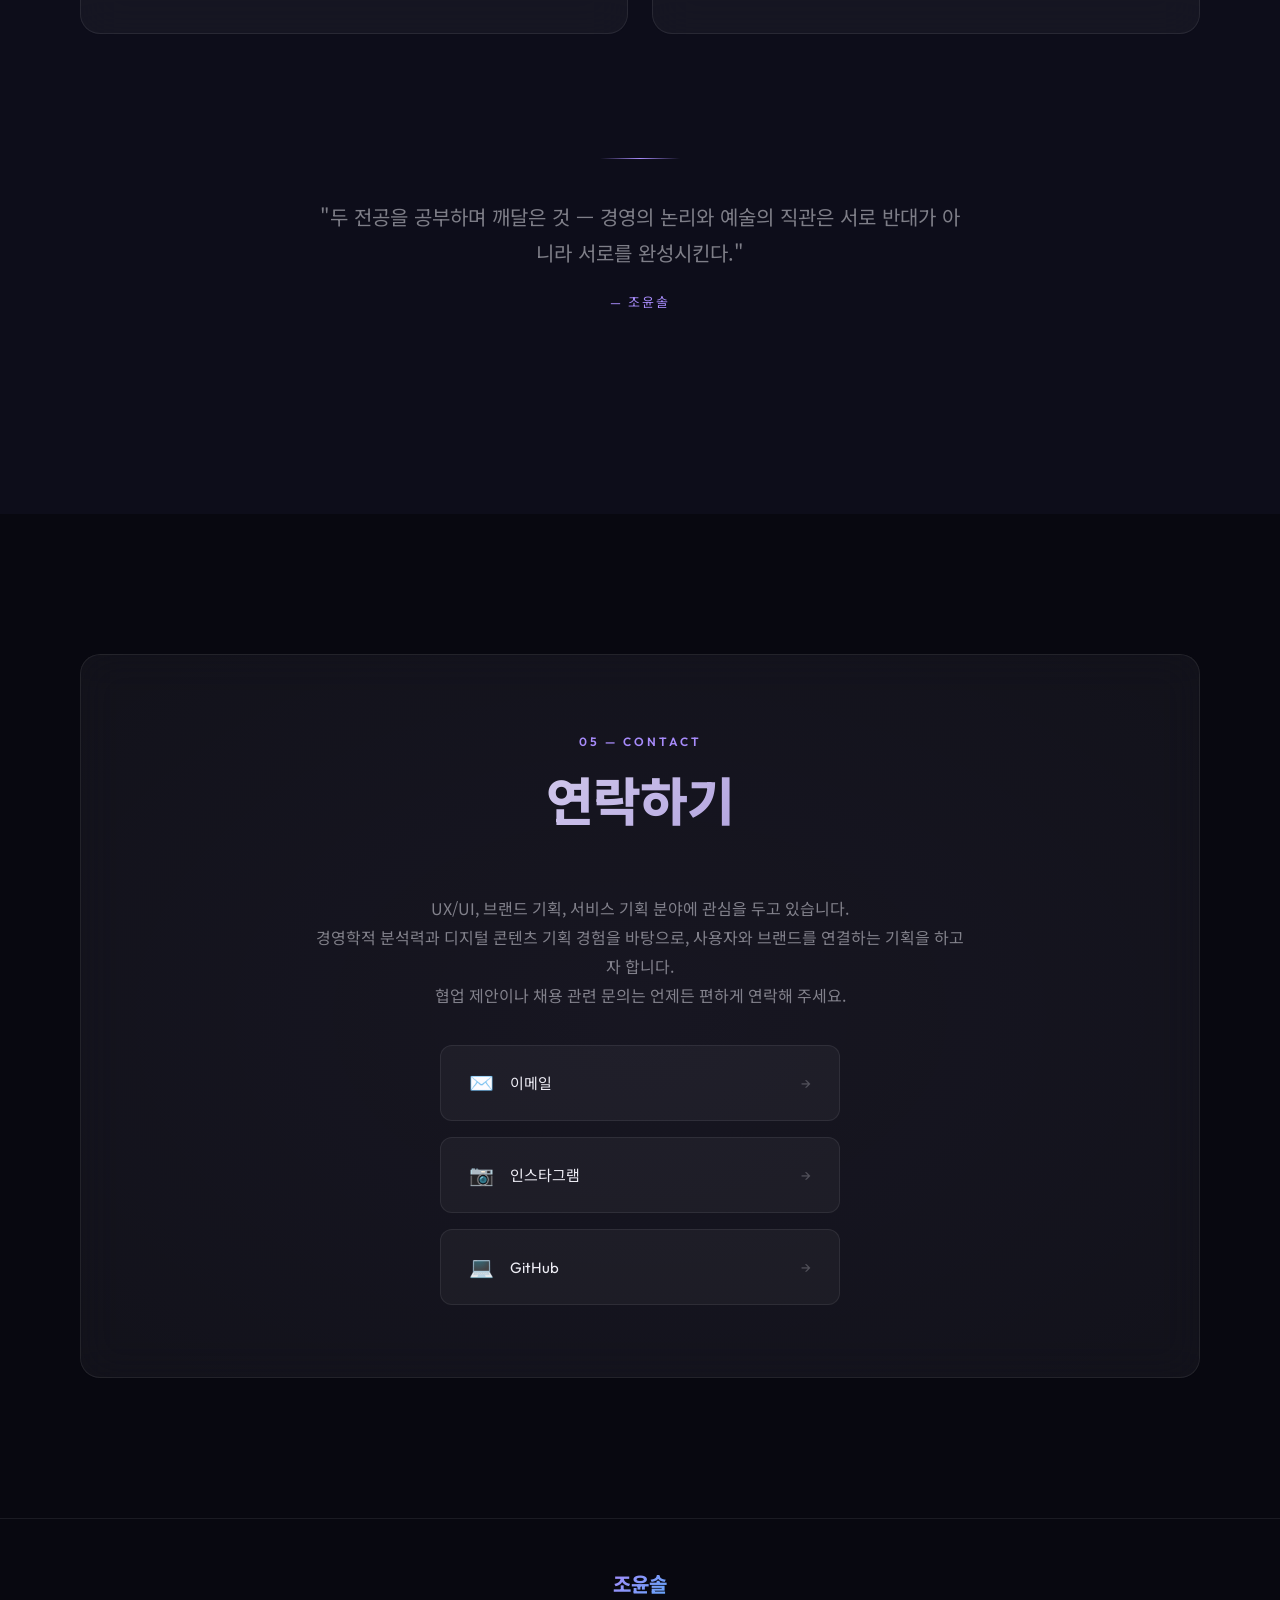
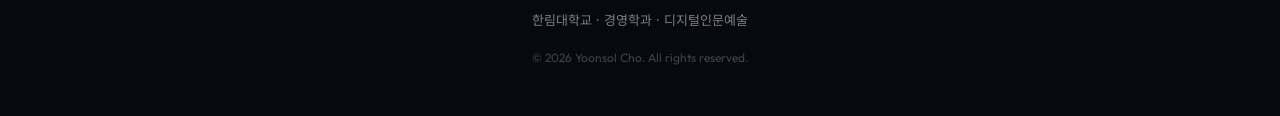
==== commit 38110576: "Optimize portfolio website for enterprise recruiters based on feedback" ====
--- a/index.html
+++ b/index.html
@@ -32,7 +32,7 @@
   </nav>
 
   <!-- Mobile Nav -->
-  <div class="mobile-nav" id="mobileNav">
+  <div class="mobile-nav" id="mobileNav" aria-hidden="true">
     <ul>
       <li><a href="#about" class="mobile-nav-link">소개</a></li>
       <li><a href="#projects" class="mobile-nav-link">프로젝트</a></li>
@@ -121,11 +121,6 @@
       </div>
     </div>
 
-    <!-- Scroll indicator -->
-    <div class="scroll-indicator">
-      <div class="scroll-line"></div>
-      <span>SCROLL</span>
-    </div>
   </section>
 
   <!-- ========== ABOUT ========== -->
@@ -142,14 +137,12 @@
             안녕하세요, <strong>조윤솔</strong>입니다.
           </p>
           <p>
-            한림대학교에서 <strong>경영학</strong>을 주전공으로,
-            <strong>디지털인문예술</strong>을 복수전공으로 공부하고 있습니다.
-            숫자와 데이터를 분석하는 경영학적 사고와,
-            기술로 표현하고 창조하는 디지털 예술의 감각을 함께 키우고 있습니다.
+            한림대학교에서 <strong>경영학</strong>을 주전공으로, <strong>디지털인문예술</strong>을 복수전공으로 공부하고 있습니다.
+            숫자와 데이터를 분석하는 경영학적 논리력과, 기술로 표현하고 창조하는 디지털 예술의 시각적 감각을 융합하고 있습니다.
           </p>
           <p>
-            두 분야의 교차점에서 새로운 가능성을 탐구하며,
-            논리와 창의성이 공존하는 결과물을 만들고자 합니다.
+            저는 작은 것도 놓치지 않고 자세히 관찰하는 꼼꼼함과 숨은 의미를 찾는 깊이 있는 태도를 지녔습니다.
+            이 강점을 바탕으로 사용자의 진짜 문제를 발견하고, 시각적 직관을 기획의 논리 위에 견고하게 얹어 실질적인 디지털 경험으로 설계하는 기획자가 되고자 합니다.
           </p>
           <div class="about-tags">
             <span class="tag">경영학</span>
@@ -179,7 +172,7 @@
           <div class="about-card glass-card">
             <div class="card-icon">✨</div>
             <h3>목표</h3>
-            <p>기술과 인문학의<br />경계를 허무는 것</p>
+            <p>사용자 문제를 분석하고<br />디지털 경험으로 설계하는 기획자</p>
           </div>
         </div>
       </div>
@@ -205,7 +198,7 @@
             <span class="project-semester active-semester">3학년 1학기 · 현재</span>
           </div>
           <h3 class="project-title">포트폴리오 웹사이트</h3>
-          <p class="project-desc">Antigravity IDE(HTML, CSS, JavaScript)를 활용해 직접 제작한 개인 포트폴리오 사이트입니다.</p>
+          <p class="project-desc">Antigravity IDE를 활용해 직접 기획 및 배포한 개인 포트폴리오 사이트입니다. 전체 구조 기획부터 레이아웃 설계, 마크업 및 인터랙션 구현을 직접 전담하며, 아이디어를 실체화하는 실행력과 구현 능력을 증명했습니다.</p>
           <div class="project-footer">
             <div class="project-tags">
               <span class="ptag">HTML</span>
@@ -223,7 +216,7 @@
             <span class="project-semester">3학년 1학기 · 복수전공 전공선택</span>
           </div>
           <h3 class="project-title">403 BYPASS: 누구에게나 열려있는 무대를 위한 앱</h3>
-          <p class="project-desc">장애인 등 문화 소외 계층의 공연 관람 진입 장벽을 낮추고, 모두를 위한 정보적 접근성을 높이기 위해 기획된 서비스 기획 팀 프로젝트입니다.</p>
+          <p class="project-desc">장애인 및 문화 소외 계층의 공연장 정보 접근성 문제를 해결하기 위한 서비스 기획 프로젝트입니다. 사용자 조사 및 문제 분석을 주도하며 공연장 정보 제공, 1:1 매칭 등 핵심 기능을 설계했고, 사용성이 높은 직관적인 UX 흐름을 기획했습니다.</p>
           <div class="project-footer">
             <div class="project-tags">
               <span class="ptag">복수전공</span>
@@ -244,7 +237,7 @@
             <span class="project-semester">3학년 1학기 · 복수전공 전공선택</span>
           </div>
           <h3 class="project-title">결의 시선: 젠틀몬스터와 한국 금속 공예 기법의 콜라보 기획</h3>
-          <p class="project-desc">글로벌 패션 아이웨어 브랜드 '젠틀몬스터'와 한국 전통 금속 공예 기법의 가상 콜라보레이션을 기획하고, 해당 상품이 실제 홈페이지에서 판매되는 시나리오를 구상한 팀 프로젝트입니다.</p>
+          <p class="project-desc">젠틀몬스터와 한국 전통 금속 공예 기법의 콜라보 브랜딩 기획 프로젝트입니다. 가상의 스토리텔링과 웹 판매 시나리오를 구상하고, 타겟 분석에 기반하여 브랜드 리서치 및 웹 사이트의 인터랙티브 경험 기획을 전담했습니다.</p>
           <div class="project-footer">
             <div class="project-tags">
               <span class="ptag">복수전공</span>
@@ -264,7 +257,7 @@
             <span class="project-semester">2학년 2학기 · 전공선택</span>
           </div>
           <h3 class="project-title">춘천 관광 마케팅 제안서</h3>
-          <p class="project-desc">반려동물 동반객과 '혼행족'(1인 여행객)을 핵심 타겟으로 삼아, 춘천 지역 맞춤형 관광 마케팅 전략을 구상하고 제안한 팀 프로젝트입니다.</p>
+          <p class="project-desc">반려동물 동반객과 1인 여행객을 위한 춘천 지역 맞춤형 마케팅 제안서입니다. 지역 관광 데이터를 심층 분석하여 핵심 페르소나를 정의하고, 타겟 맞춤 전략 및 실행 프로그램을 수립하여 기획의 현실성을 높였습니다.</p>
           <div class="project-footer">
             <div class="project-tags">
               <span class="ptag">경영학과</span>
@@ -298,7 +291,7 @@
 
       <div class="gallery-grid reveal-up">
         <!-- Placeholder gallery items -->
-        <div class="gallery-item reveal-up" data-index="1">
+        <div class="gallery-item tall reveal-up" data-index="1">
           <img src="./교수님 조언 살짝 첨가.jpg" alt="Special" class="gallery-img">
           <div class="gallery-overlay">
             <h3 class="gallery-title">Special</h3>
@@ -312,23 +305,11 @@
             <p class="gallery-desc">울림: 서로의 빛이 모여 더 큰 물결로 퍼지다</p>
           </div>
         </div>
-        <div class="gallery-item reveal-up" data-index="3">
+        <div class="gallery-item tall reveal-up" data-index="3">
           <img src="./점검 후_텍스쳐 넣은 ver. (rgb, png).png" alt="자기소개 포스터" class="gallery-img">
           <div class="gallery-overlay">
             <h3 class="gallery-title">자기소개 포스터</h3>
             <p class="gallery-desc">질감(Texture) 표현을 극대화하여 깊이감을 더한 디지털 그래픽 작품입니다</p>
-          </div>
-        </div>
-        <div class="gallery-item placeholder-gallery wide" data-index="4">
-          <div class="gallery-placeholder">
-            <span class="gallery-plus">+</span>
-            <p>작품 추가 예정</p>
-          </div>
-        </div>
-        <div class="gallery-item placeholder-gallery" data-index="5">
-          <div class="gallery-placeholder">
-            <span class="gallery-plus">+</span>
-            <p>작품 추가 예정</p>
           </div>
         </div>
       </div>
@@ -409,8 +390,10 @@
           <span class="section-label">05 — Contact</span>
           <h2 class="section-title">연락하기</h2>
         </div>
-        <p class="contact-desc">
-          프로젝트 협업이나 이야기 나누고 싶다면 편하게 연락해주세요.
+        <p class="contact-desc" style="max-width: 650px; margin: 0 auto 36px; line-height: 1.8;">
+          UX/UI, 브랜드 기획, 서비스 기획 분야에 관심을 두고 있습니다.<br>
+          경영학적 분석력과 디지털 콘텐츠 기획 경험을 바탕으로, 사용자와 브랜드를 연결하는 기획을 하고자 합니다.<br>
+          협업 제안이나 채용 관련 문의는 언제든 편하게 연락해 주세요.
         </p>
         <div class="contact-links">
           <a href="mailto:your@email.com" class="contact-link" id="emailLink">
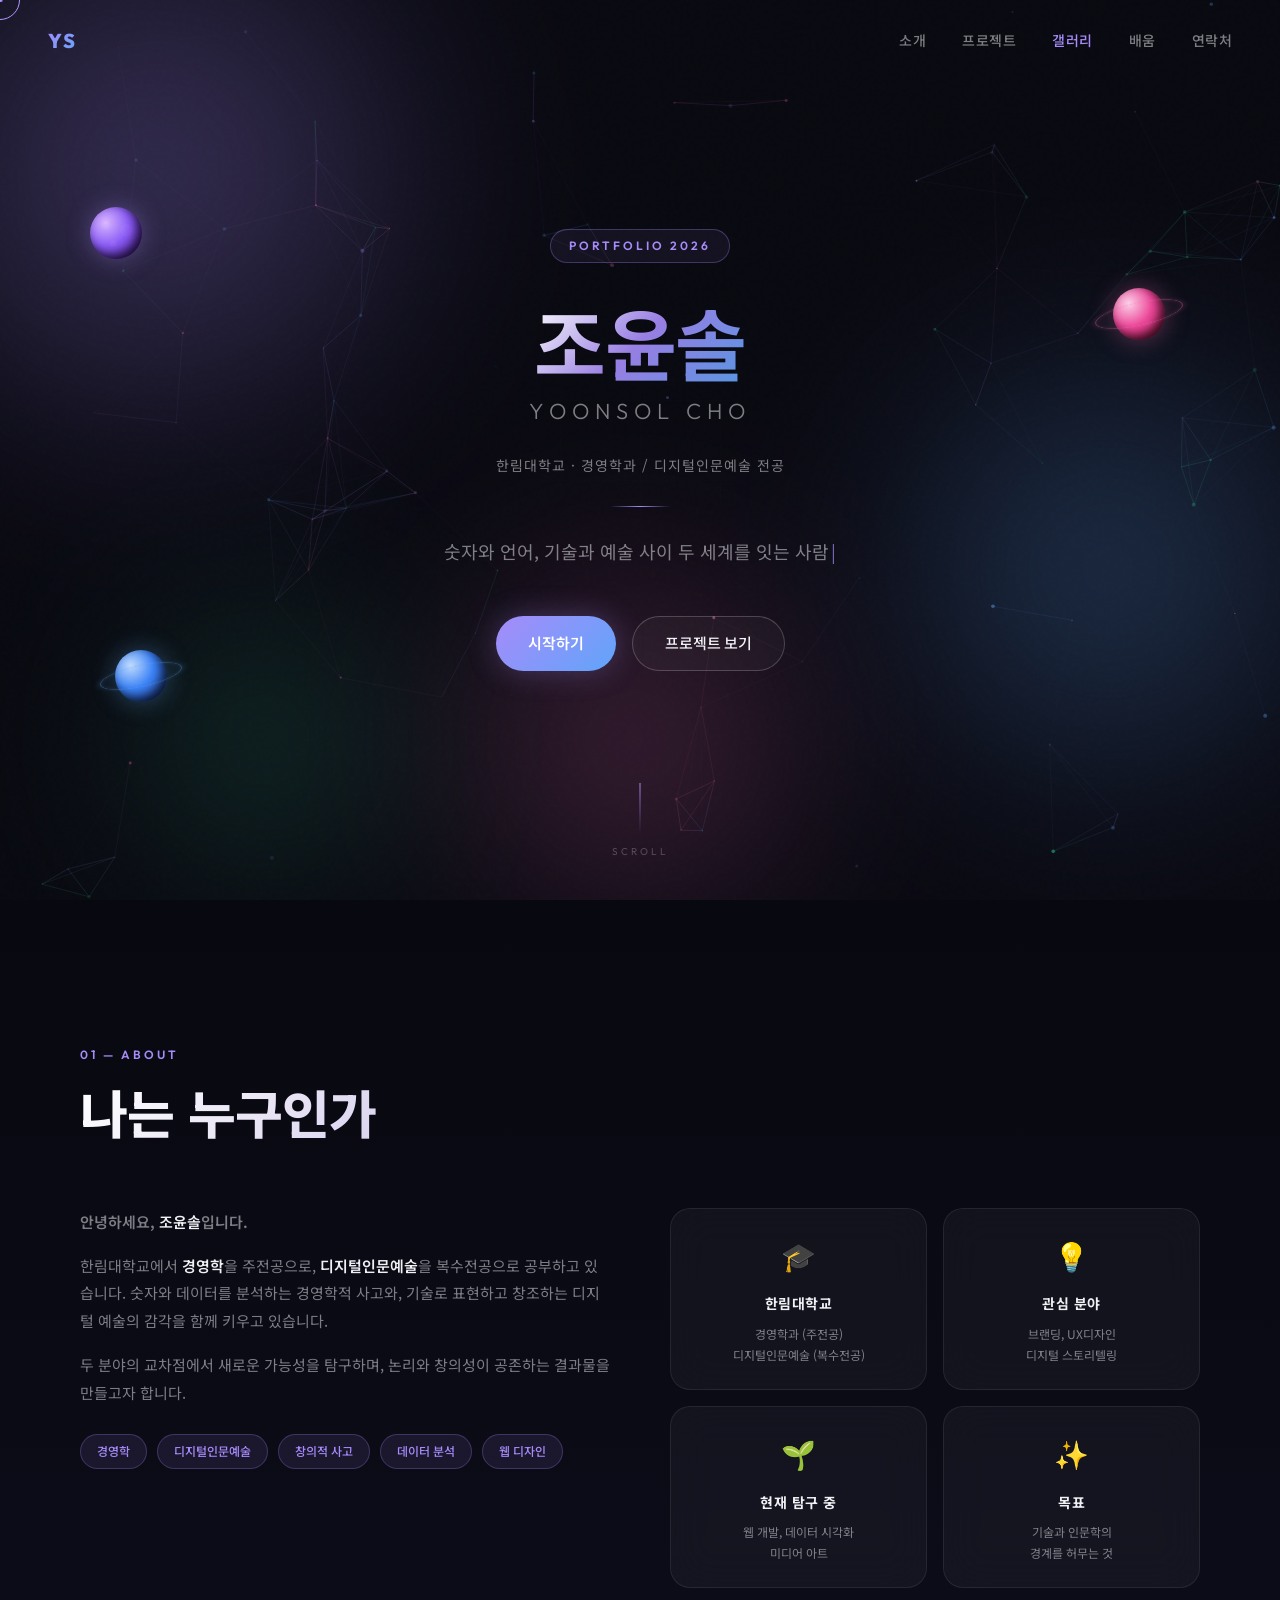
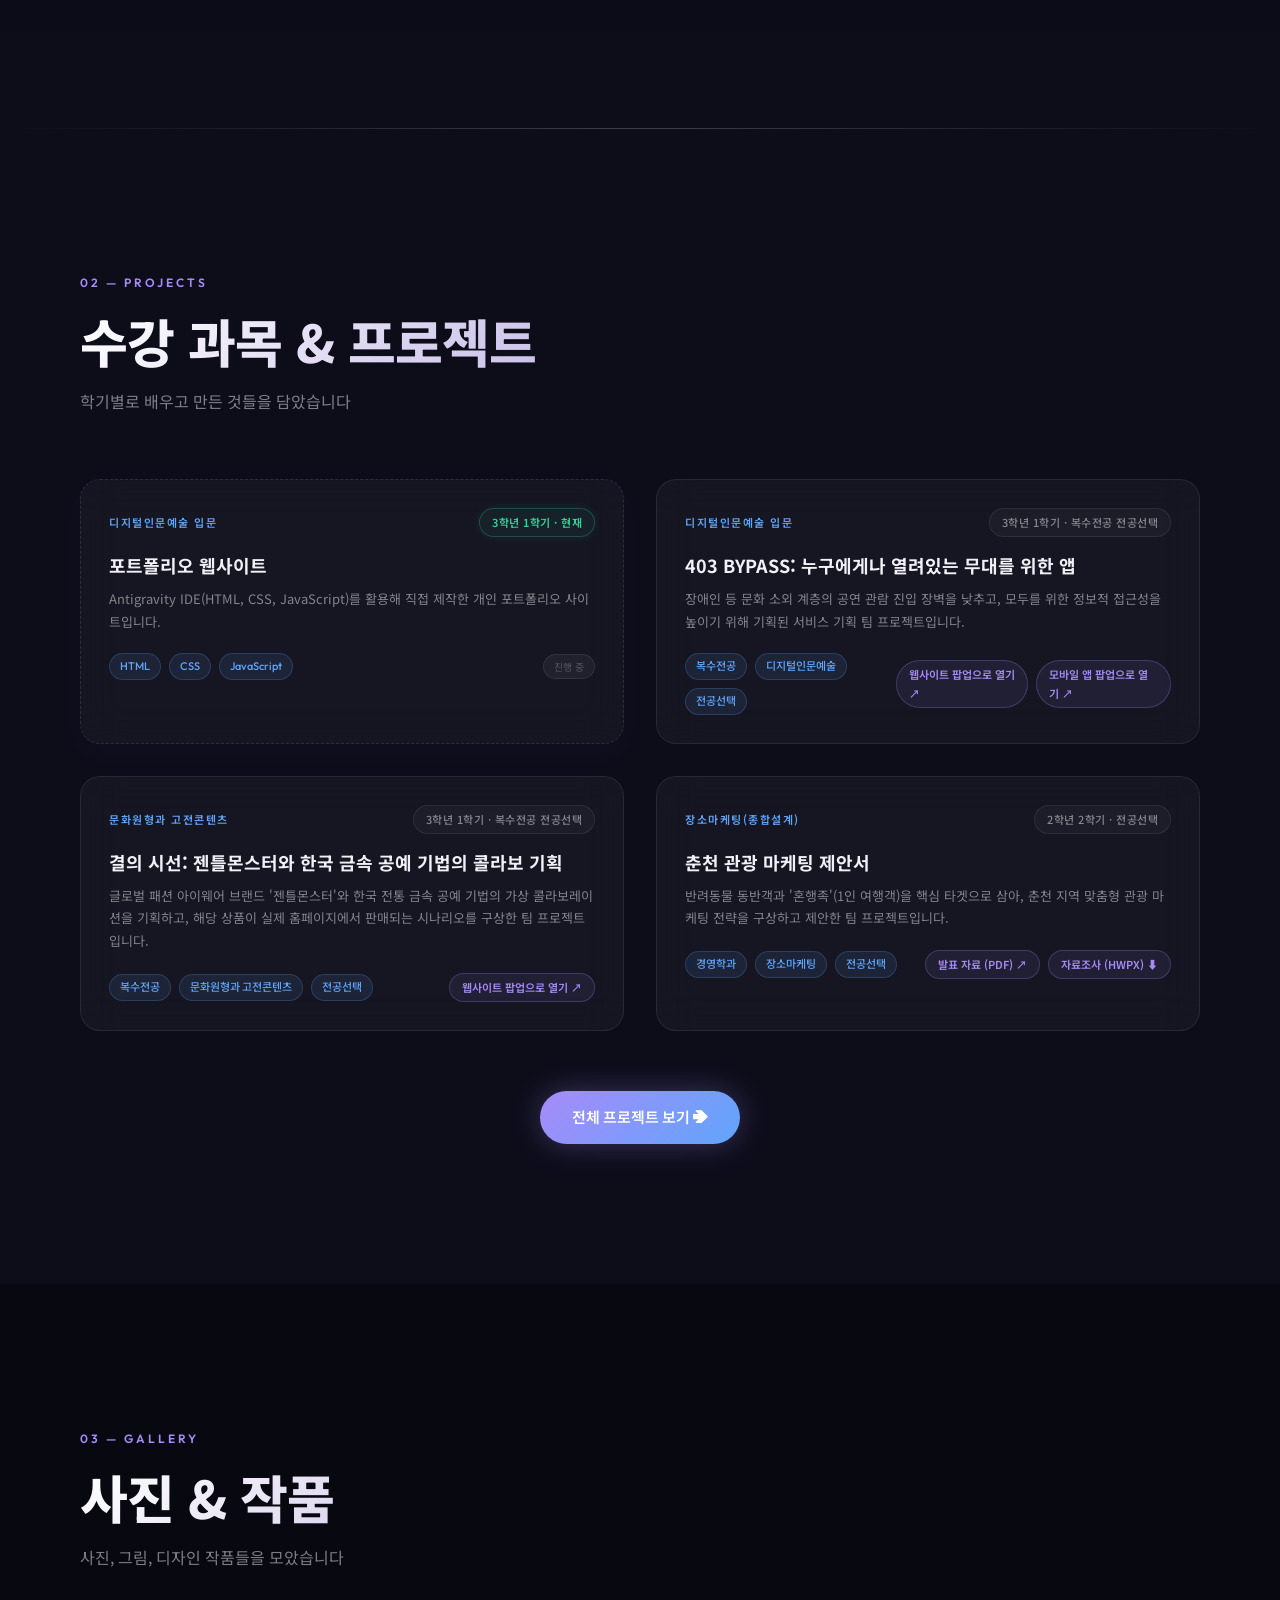
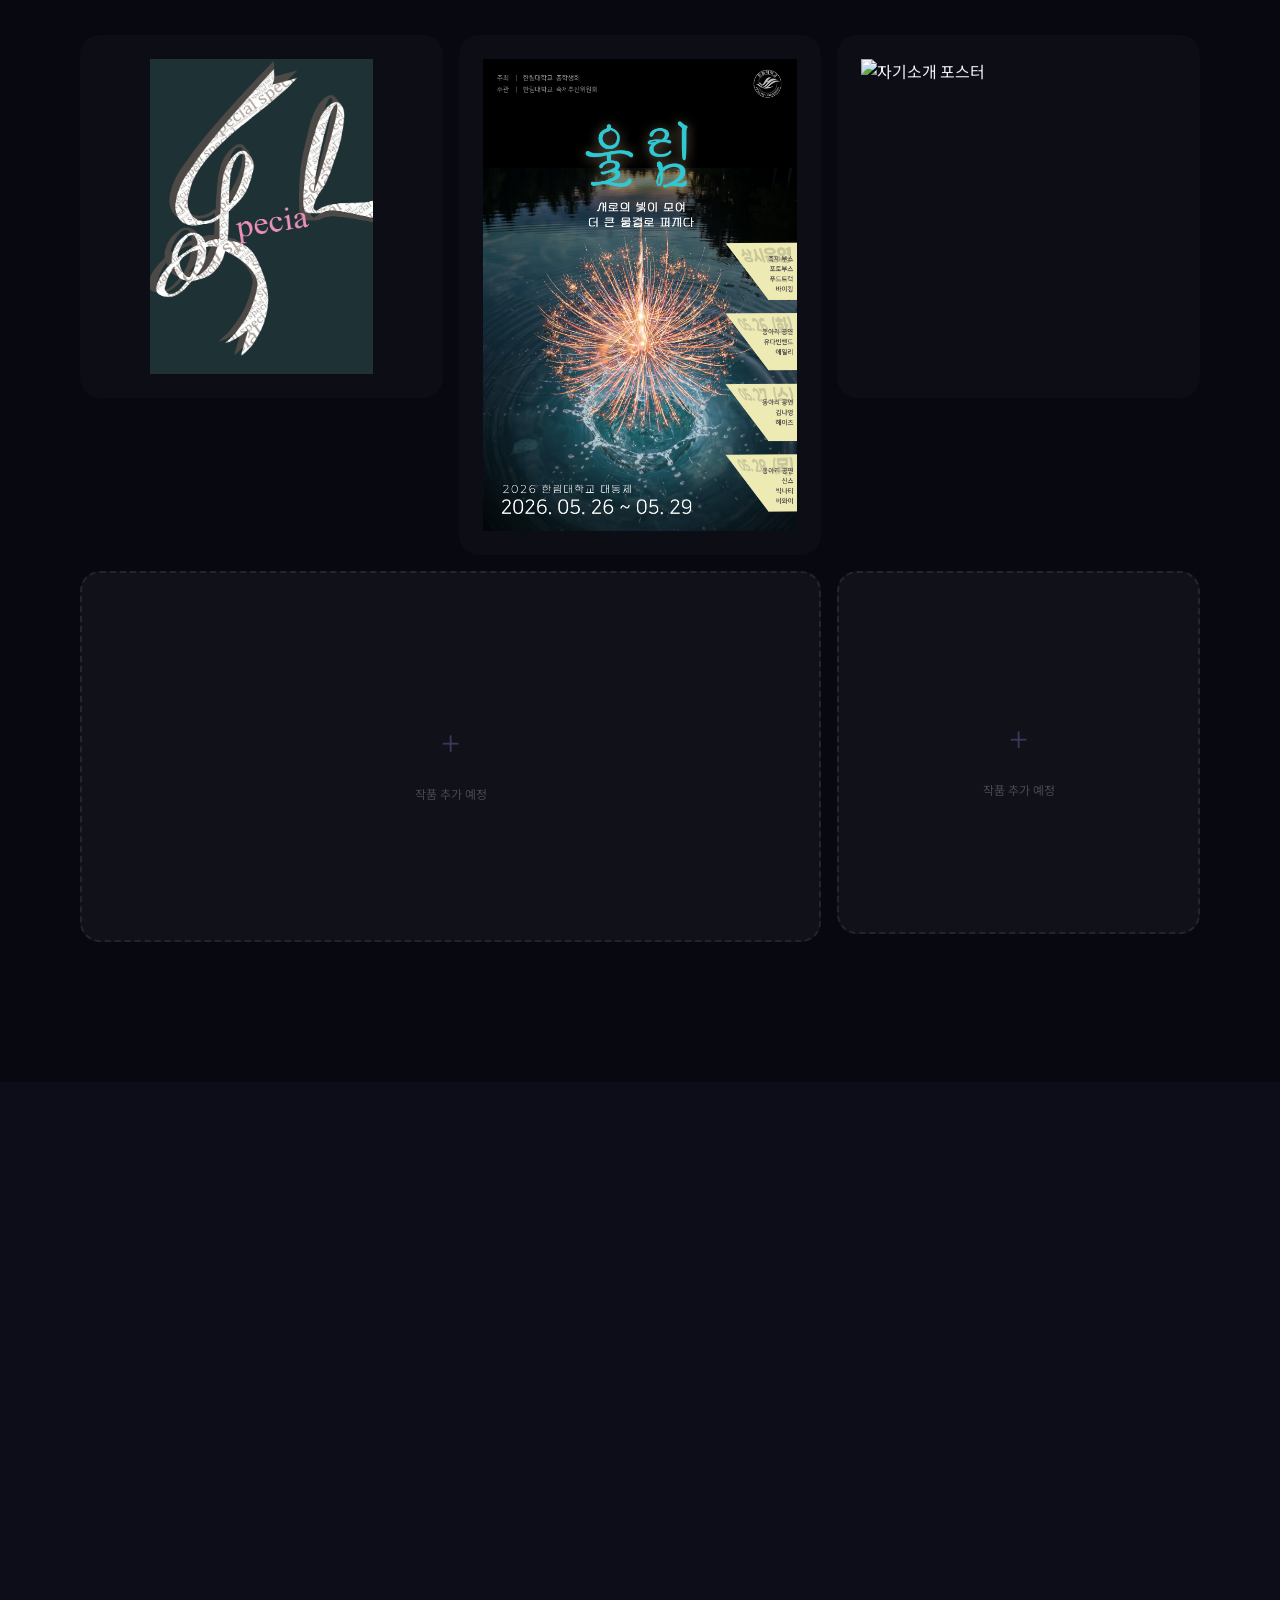
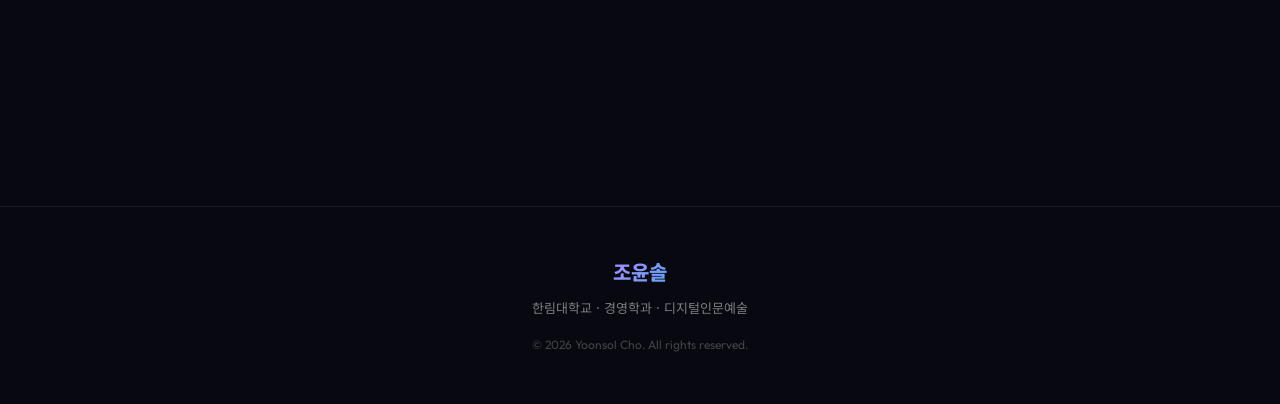
==== commit 7dabbbfe: "Revert "Optimize portfolio website for enterprise recruiters based on feedback" This reverts commit " ====
--- a/index.html
+++ b/index.html
@@ -32,7 +32,7 @@
   </nav>
 
   <!-- Mobile Nav -->
-  <div class="mobile-nav" id="mobileNav" aria-hidden="true">
+  <div class="mobile-nav" id="mobileNav">
     <ul>
       <li><a href="#about" class="mobile-nav-link">소개</a></li>
       <li><a href="#projects" class="mobile-nav-link">프로젝트</a></li>
@@ -121,6 +121,11 @@
       </div>
     </div>
 
+    <!-- Scroll indicator -->
+    <div class="scroll-indicator">
+      <div class="scroll-line"></div>
+      <span>SCROLL</span>
+    </div>
   </section>
 
   <!-- ========== ABOUT ========== -->
@@ -137,12 +142,14 @@
             안녕하세요, <strong>조윤솔</strong>입니다.
           </p>
           <p>
-            한림대학교에서 <strong>경영학</strong>을 주전공으로, <strong>디지털인문예술</strong>을 복수전공으로 공부하고 있습니다.
-            숫자와 데이터를 분석하는 경영학적 논리력과, 기술로 표현하고 창조하는 디지털 예술의 시각적 감각을 융합하고 있습니다.
+            한림대학교에서 <strong>경영학</strong>을 주전공으로,
+            <strong>디지털인문예술</strong>을 복수전공으로 공부하고 있습니다.
+            숫자와 데이터를 분석하는 경영학적 사고와,
+            기술로 표현하고 창조하는 디지털 예술의 감각을 함께 키우고 있습니다.
           </p>
           <p>
-            저는 작은 것도 놓치지 않고 자세히 관찰하는 꼼꼼함과 숨은 의미를 찾는 깊이 있는 태도를 지녔습니다.
-            이 강점을 바탕으로 사용자의 진짜 문제를 발견하고, 시각적 직관을 기획의 논리 위에 견고하게 얹어 실질적인 디지털 경험으로 설계하는 기획자가 되고자 합니다.
+            두 분야의 교차점에서 새로운 가능성을 탐구하며,
+            논리와 창의성이 공존하는 결과물을 만들고자 합니다.
           </p>
           <div class="about-tags">
             <span class="tag">경영학</span>
@@ -172,7 +179,7 @@
           <div class="about-card glass-card">
             <div class="card-icon">✨</div>
             <h3>목표</h3>
-            <p>사용자 문제를 분석하고<br />디지털 경험으로 설계하는 기획자</p>
+            <p>기술과 인문학의<br />경계를 허무는 것</p>
           </div>
         </div>
       </div>
@@ -198,7 +205,7 @@
             <span class="project-semester active-semester">3학년 1학기 · 현재</span>
           </div>
           <h3 class="project-title">포트폴리오 웹사이트</h3>
-          <p class="project-desc">Antigravity IDE를 활용해 직접 기획 및 배포한 개인 포트폴리오 사이트입니다. 전체 구조 기획부터 레이아웃 설계, 마크업 및 인터랙션 구현을 직접 전담하며, 아이디어를 실체화하는 실행력과 구현 능력을 증명했습니다.</p>
+          <p class="project-desc">Antigravity IDE(HTML, CSS, JavaScript)를 활용해 직접 제작한 개인 포트폴리오 사이트입니다.</p>
           <div class="project-footer">
             <div class="project-tags">
               <span class="ptag">HTML</span>
@@ -216,7 +223,7 @@
             <span class="project-semester">3학년 1학기 · 복수전공 전공선택</span>
           </div>
           <h3 class="project-title">403 BYPASS: 누구에게나 열려있는 무대를 위한 앱</h3>
-          <p class="project-desc">장애인 및 문화 소외 계층의 공연장 정보 접근성 문제를 해결하기 위한 서비스 기획 프로젝트입니다. 사용자 조사 및 문제 분석을 주도하며 공연장 정보 제공, 1:1 매칭 등 핵심 기능을 설계했고, 사용성이 높은 직관적인 UX 흐름을 기획했습니다.</p>
+          <p class="project-desc">장애인 등 문화 소외 계층의 공연 관람 진입 장벽을 낮추고, 모두를 위한 정보적 접근성을 높이기 위해 기획된 서비스 기획 팀 프로젝트입니다.</p>
           <div class="project-footer">
             <div class="project-tags">
               <span class="ptag">복수전공</span>
@@ -237,7 +244,7 @@
             <span class="project-semester">3학년 1학기 · 복수전공 전공선택</span>
           </div>
           <h3 class="project-title">결의 시선: 젠틀몬스터와 한국 금속 공예 기법의 콜라보 기획</h3>
-          <p class="project-desc">젠틀몬스터와 한국 전통 금속 공예 기법의 콜라보 브랜딩 기획 프로젝트입니다. 가상의 스토리텔링과 웹 판매 시나리오를 구상하고, 타겟 분석에 기반하여 브랜드 리서치 및 웹 사이트의 인터랙티브 경험 기획을 전담했습니다.</p>
+          <p class="project-desc">글로벌 패션 아이웨어 브랜드 '젠틀몬스터'와 한국 전통 금속 공예 기법의 가상 콜라보레이션을 기획하고, 해당 상품이 실제 홈페이지에서 판매되는 시나리오를 구상한 팀 프로젝트입니다.</p>
           <div class="project-footer">
             <div class="project-tags">
               <span class="ptag">복수전공</span>
@@ -257,7 +264,7 @@
             <span class="project-semester">2학년 2학기 · 전공선택</span>
           </div>
           <h3 class="project-title">춘천 관광 마케팅 제안서</h3>
-          <p class="project-desc">반려동물 동반객과 1인 여행객을 위한 춘천 지역 맞춤형 마케팅 제안서입니다. 지역 관광 데이터를 심층 분석하여 핵심 페르소나를 정의하고, 타겟 맞춤 전략 및 실행 프로그램을 수립하여 기획의 현실성을 높였습니다.</p>
+          <p class="project-desc">반려동물 동반객과 '혼행족'(1인 여행객)을 핵심 타겟으로 삼아, 춘천 지역 맞춤형 관광 마케팅 전략을 구상하고 제안한 팀 프로젝트입니다.</p>
           <div class="project-footer">
             <div class="project-tags">
               <span class="ptag">경영학과</span>
@@ -291,7 +298,7 @@
 
       <div class="gallery-grid reveal-up">
         <!-- Placeholder gallery items -->
-        <div class="gallery-item tall reveal-up" data-index="1">
+        <div class="gallery-item reveal-up" data-index="1">
           <img src="./교수님 조언 살짝 첨가.jpg" alt="Special" class="gallery-img">
           <div class="gallery-overlay">
             <h3 class="gallery-title">Special</h3>
@@ -305,11 +312,23 @@
             <p class="gallery-desc">울림: 서로의 빛이 모여 더 큰 물결로 퍼지다</p>
           </div>
         </div>
-        <div class="gallery-item tall reveal-up" data-index="3">
+        <div class="gallery-item reveal-up" data-index="3">
           <img src="./점검 후_텍스쳐 넣은 ver. (rgb, png).png" alt="자기소개 포스터" class="gallery-img">
           <div class="gallery-overlay">
             <h3 class="gallery-title">자기소개 포스터</h3>
             <p class="gallery-desc">질감(Texture) 표현을 극대화하여 깊이감을 더한 디지털 그래픽 작품입니다</p>
+          </div>
+        </div>
+        <div class="gallery-item placeholder-gallery wide" data-index="4">
+          <div class="gallery-placeholder">
+            <span class="gallery-plus">+</span>
+            <p>작품 추가 예정</p>
+          </div>
+        </div>
+        <div class="gallery-item placeholder-gallery" data-index="5">
+          <div class="gallery-placeholder">
+            <span class="gallery-plus">+</span>
+            <p>작품 추가 예정</p>
           </div>
         </div>
       </div>
@@ -390,10 +409,8 @@
           <span class="section-label">05 — Contact</span>
           <h2 class="section-title">연락하기</h2>
         </div>
-        <p class="contact-desc" style="max-width: 650px; margin: 0 auto 36px; line-height: 1.8;">
-          UX/UI, 브랜드 기획, 서비스 기획 분야에 관심을 두고 있습니다.<br>
-          경영학적 분석력과 디지털 콘텐츠 기획 경험을 바탕으로, 사용자와 브랜드를 연결하는 기획을 하고자 합니다.<br>
-          협업 제안이나 채용 관련 문의는 언제든 편하게 연락해 주세요.
+        <p class="contact-desc">
+          프로젝트 협업이나 이야기 나누고 싶다면 편하게 연락해주세요.
         </p>
         <div class="contact-links">
           <a href="mailto:your@email.com" class="contact-link" id="emailLink">
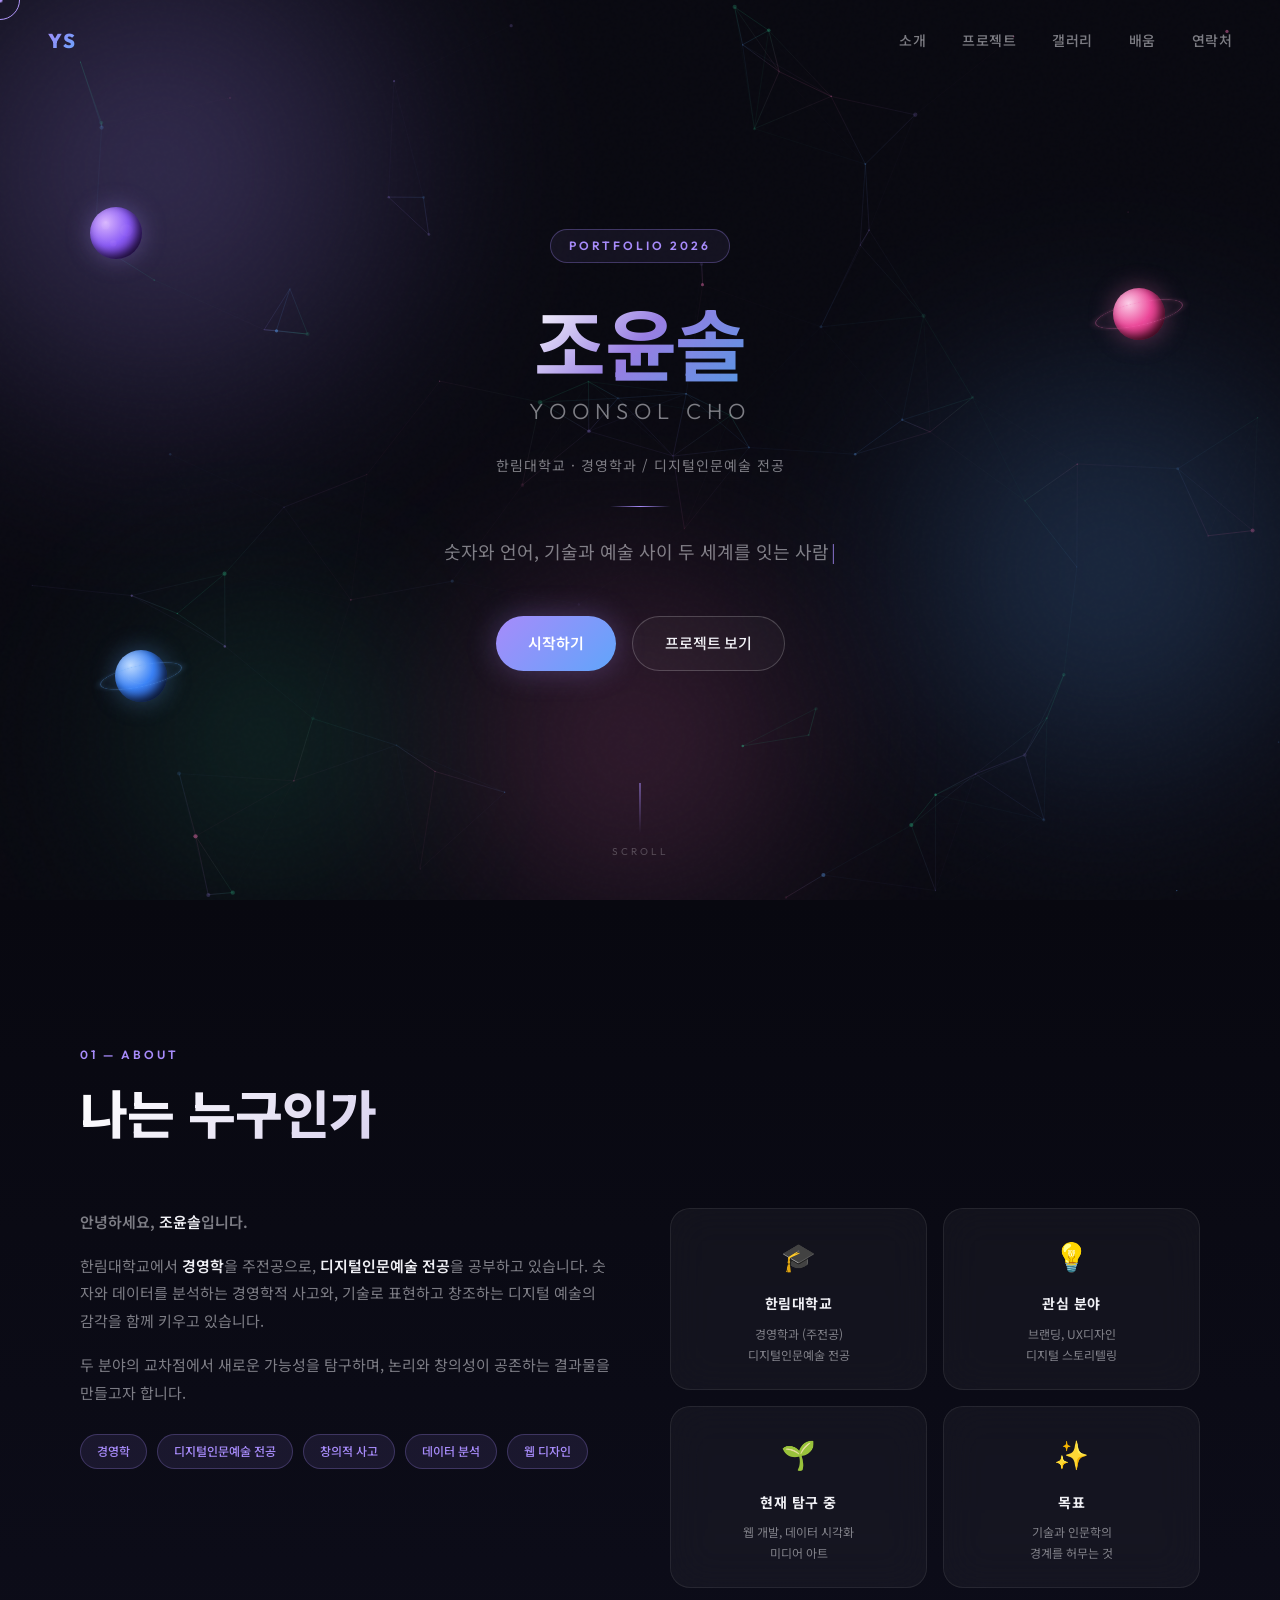
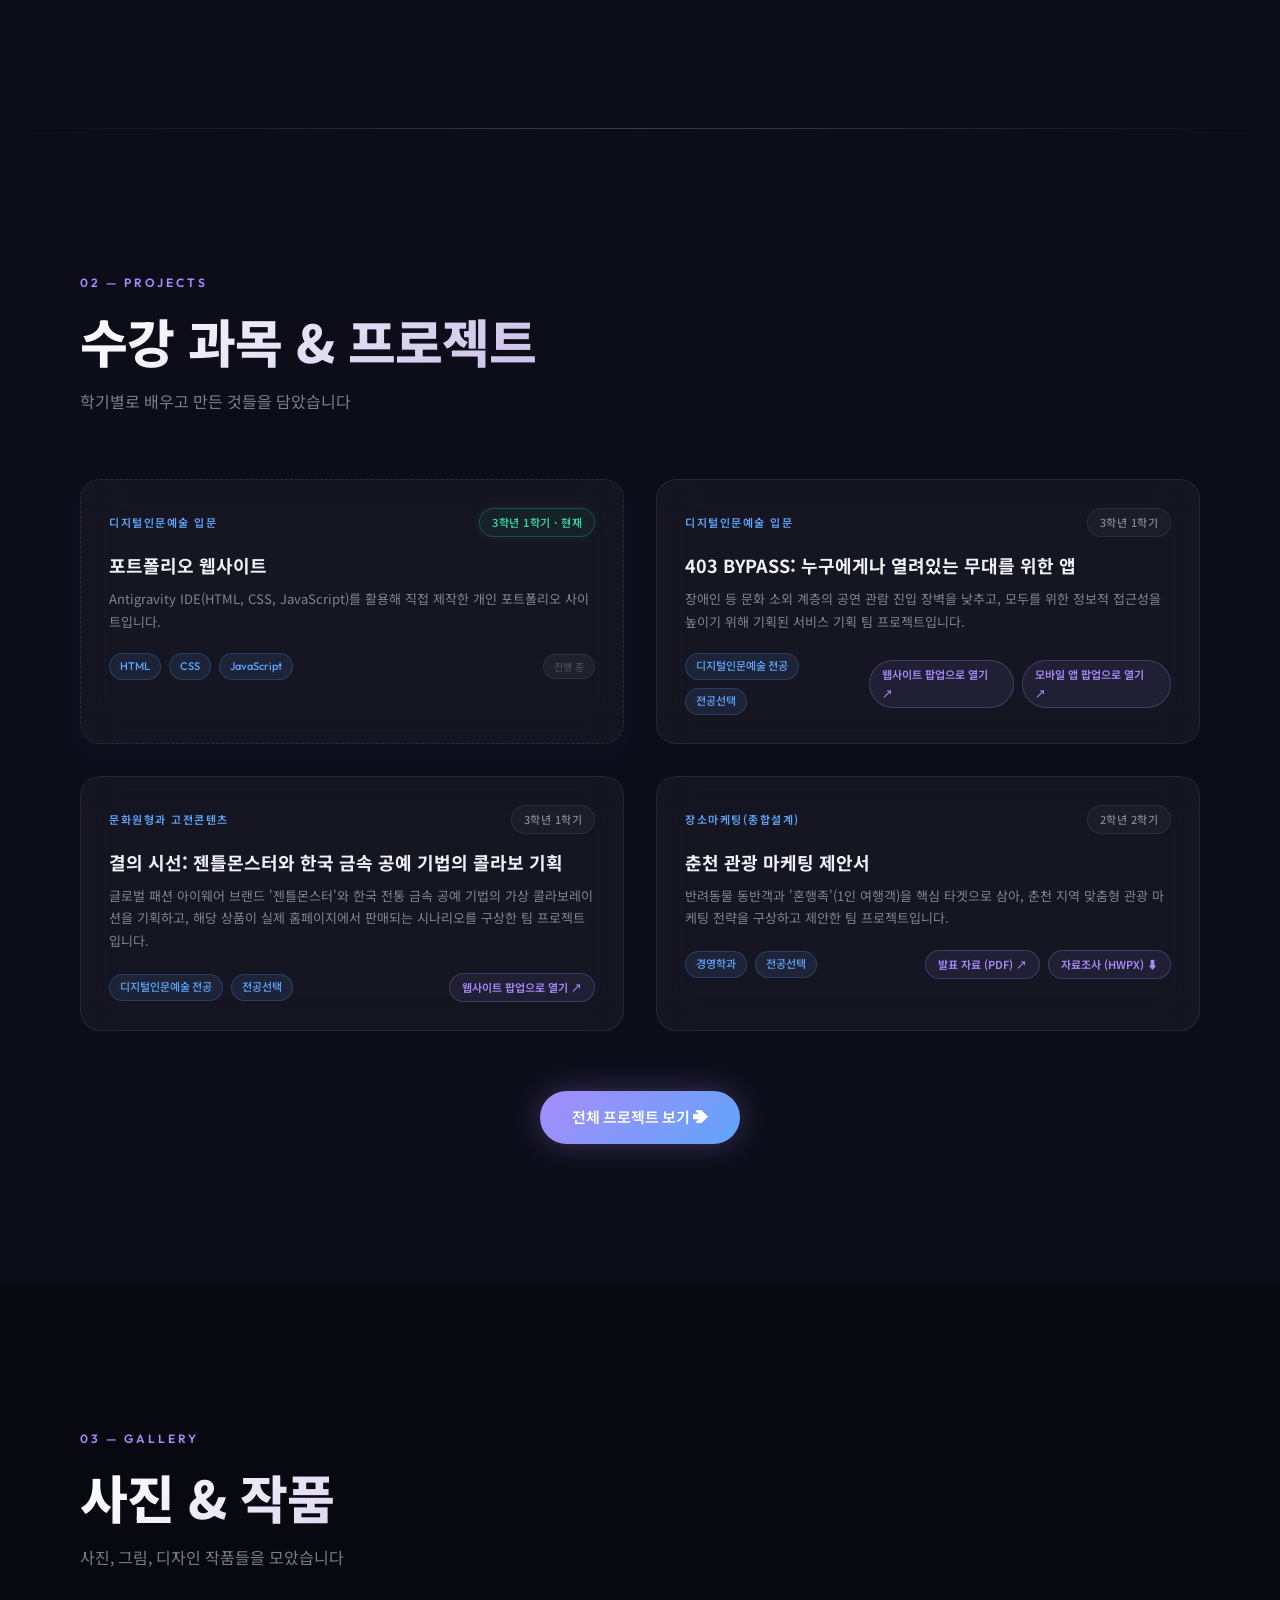
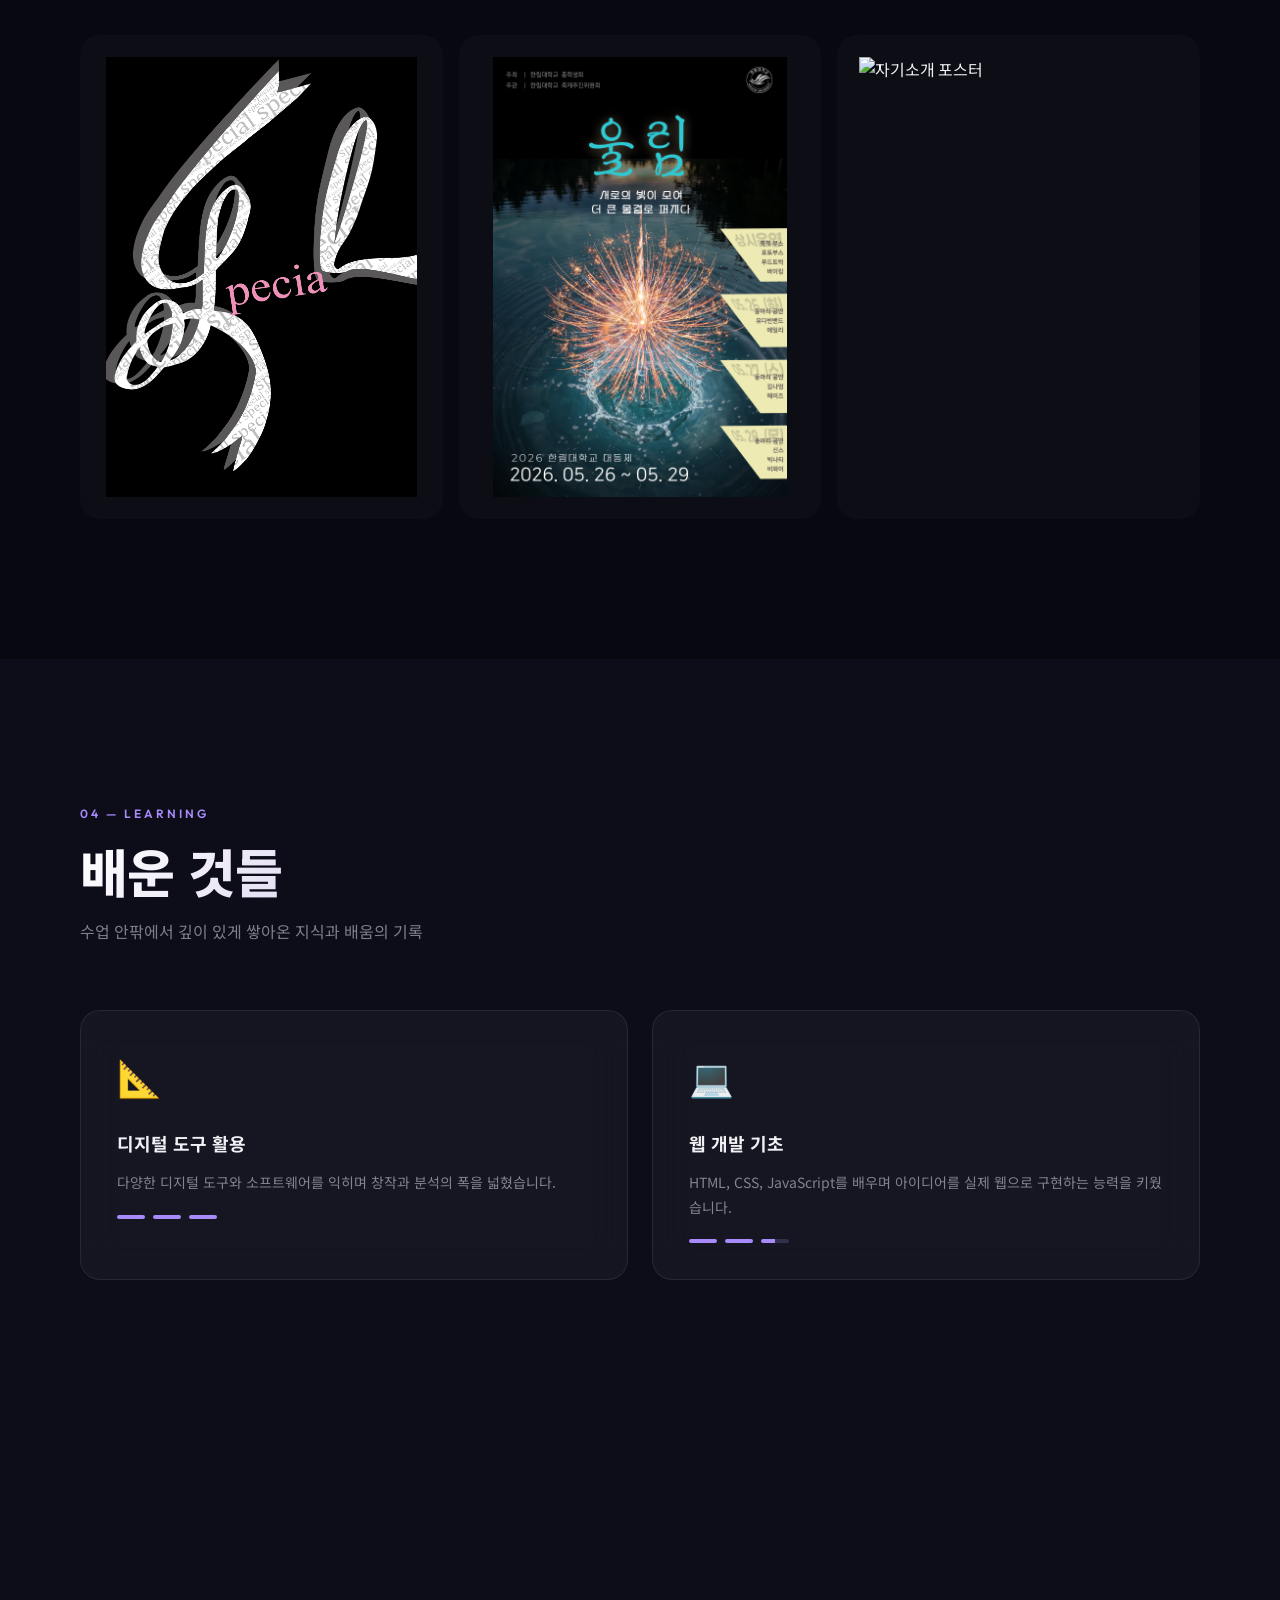
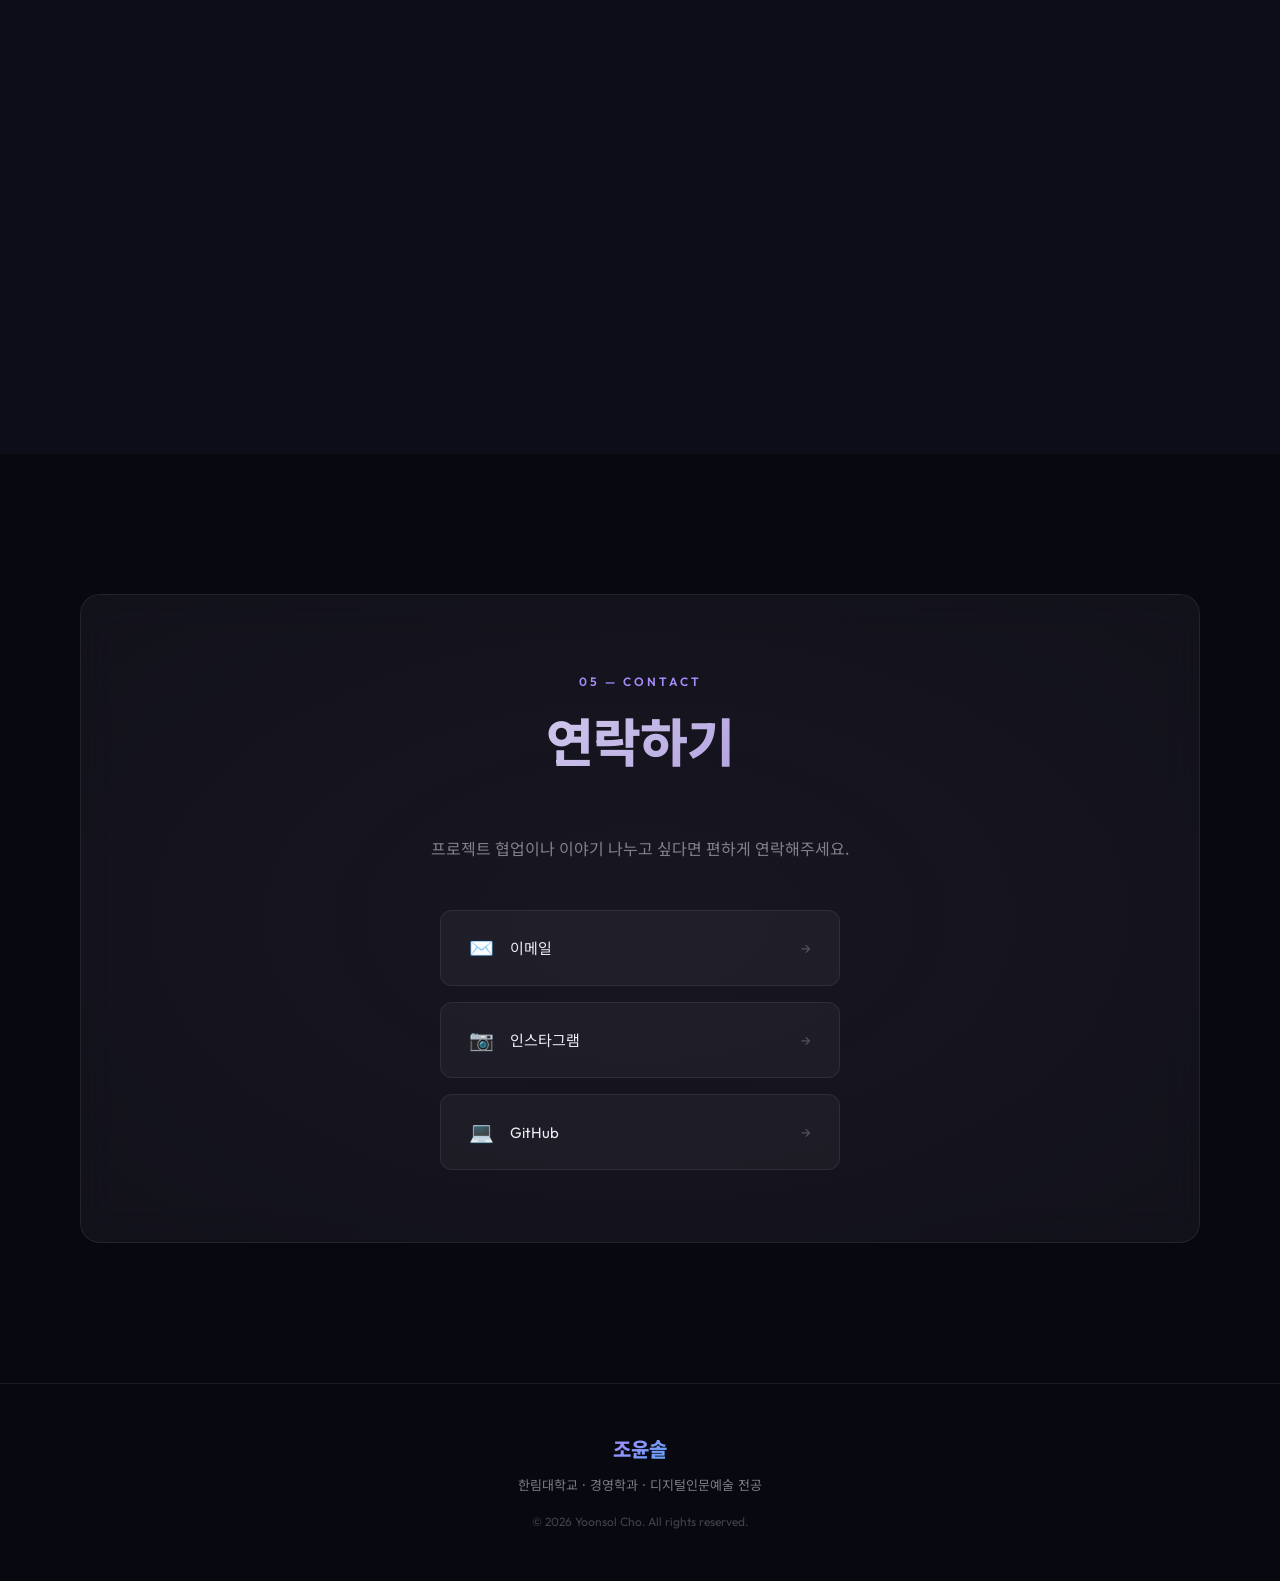
==== commit 84ad860c: "포트폴리오 개선: 이메일 복사 기능 로컬 환경 대응, 연락처 페이지 센터 카드화, 갤러리 3열 정렬 및 이미지 비율 조정" ====
--- a/index.html
+++ b/index.html
@@ -18,13 +18,13 @@
 
   <!-- Navigation -->
   <nav class="nav" id="nav">
-    <a href="#hero" class="nav-logo" style="text-decoration: none;">YS</a>
+    <a href="index.html" class="nav-logo" style="text-decoration: none;">YS</a>
     <ul class="nav-links">
-      <li><a href="#about" class="nav-link">소개</a></li>
-      <li><a href="#projects" class="nav-link">프로젝트</a></li>
-      <li><a href="#gallery" class="nav-link">갤러리</a></li>
-      <li><a href="#learning" class="nav-link">배움</a></li>
-      <li><a href="#contact" class="nav-link">연락처</a></li>
+      <li><a href="about.html" class="nav-link">소개</a></li>
+      <li><a href="projects.html" class="nav-link">프로젝트</a></li>
+      <li><a href="gallery.html" class="nav-link">갤러리</a></li>
+      <li><a href="learning.html" class="nav-link">배움</a></li>
+      <li><a href="contact.html" class="nav-link">연락처</a></li>
     </ul>
     <div class="nav-menu" id="navMenu">
       <span></span><span></span><span></span>
@@ -34,11 +34,11 @@
   <!-- Mobile Nav -->
   <div class="mobile-nav" id="mobileNav">
     <ul>
-      <li><a href="#about" class="mobile-nav-link">소개</a></li>
-      <li><a href="#projects" class="mobile-nav-link">프로젝트</a></li>
-      <li><a href="#gallery" class="mobile-nav-link">갤러리</a></li>
-      <li><a href="#learning" class="mobile-nav-link">배움</a></li>
-      <li><a href="#contact" class="mobile-nav-link">연락처</a></li>
+      <li><a href="about.html" class="mobile-nav-link">소개</a></li>
+      <li><a href="projects.html" class="mobile-nav-link">프로젝트</a></li>
+      <li><a href="gallery.html" class="mobile-nav-link">갤러리</a></li>
+      <li><a href="learning.html" class="mobile-nav-link">배움</a></li>
+      <li><a href="contact.html" class="mobile-nav-link">연락처</a></li>
     </ul>
   </div>
 
@@ -93,7 +93,7 @@
       </div>
     </div>
 
-    <div class="stellar-object planet-2" data-tooltip="디지털인문예술전공">
+    <div class="stellar-object planet-2" data-tooltip="디지털인문예술 전공">
       <div class="planet-sphere planet-pink">
         <div class="planet-ring pink-ring"></div>
         <svg viewBox="0 0 100 100" class="planet-surface">
@@ -103,7 +103,7 @@
       </div>
       <div class="planet-tooltip">
         <span class="tooltip-label">Double Major</span>
-        <span class="tooltip-val">디지털인문예술전공</span>
+        <span class="tooltip-val">디지털인문예술 전공</span>
       </div>
     </div>
 
@@ -143,7 +143,7 @@
           </p>
           <p>
             한림대학교에서 <strong>경영학</strong>을 주전공으로,
-            <strong>디지털인문예술</strong>을 복수전공으로 공부하고 있습니다.
+            <strong>디지털인문예술 전공</strong>을 공부하고 있습니다.
             숫자와 데이터를 분석하는 경영학적 사고와,
             기술로 표현하고 창조하는 디지털 예술의 감각을 함께 키우고 있습니다.
           </p>
@@ -153,7 +153,7 @@
           </p>
           <div class="about-tags">
             <span class="tag">경영학</span>
-            <span class="tag">디지털인문예술</span>
+            <span class="tag">디지털인문예술 전공</span>
             <span class="tag">창의적 사고</span>
             <span class="tag">데이터 분석</span>
             <span class="tag">웹 디자인</span>
@@ -164,7 +164,7 @@
           <div class="about-card glass-card">
             <div class="card-icon">🎓</div>
             <h3>한림대학교</h3>
-            <p>경영학과 (주전공)<br />디지털인문예술 (복수전공)</p>
+            <p>경영학과 (주전공)<br />디지털인문예술 전공</p>
           </div>
           <div class="about-card glass-card">
             <div class="card-icon">💡</div>
@@ -220,19 +220,18 @@
         <div class="project-card glass-card reveal-up" style="--delay: 0.1s">
           <div class="project-card-top">
             <span class="project-course">디지털인문예술 입문</span>
-            <span class="project-semester">3학년 1학기 · 복수전공 전공선택</span>
+            <span class="project-semester">3학년 1학기</span>
           </div>
           <h3 class="project-title">403 BYPASS: 누구에게나 열려있는 무대를 위한 앱</h3>
           <p class="project-desc">장애인 등 문화 소외 계층의 공연 관람 진입 장벽을 낮추고, 모두를 위한 정보적 접근성을 높이기 위해 기획된 서비스 기획 팀 프로젝트입니다.</p>
           <div class="project-footer">
             <div class="project-tags">
-              <span class="ptag">복수전공</span>
-              <span class="ptag">디지털인문예술</span>
+              <span class="ptag">디지털인문예술 전공</span>
               <span class="ptag">전공선택</span>
             </div>
             <div class="project-links">
-              <a href="https://403-bypass.vercel.app/" class="p-link ppt-trigger" data-ppt-src="https://403-bypass.vercel.app/">웹사이트 팝업으로 열기 ↗</a>
-              <a href="https://eta-403-bypass.vercel.app/" class="p-link ppt-trigger" data-ppt-src="https://eta-403-bypass.vercel.app/">모바일 앱 팝업으로 열기 ↗</a>
+              <a href="https://403-bypass.vercel.app/" class="p-link ppt-trigger" data-ppt-src="https://403-bypass.vercel.app/" data-project-id="403-bypass">웹사이트 팝업으로 열기 ↗</a>
+              <a href="https://eta-403-bypass.vercel.app/" class="p-link ppt-trigger" data-ppt-src="https://eta-403-bypass.vercel.app/" data-project-id="403-bypass">모바일 앱 팝업으로 열기 ↗</a>
             </div>
           </div>
         </div>
@@ -241,18 +240,17 @@
         <div class="project-card glass-card reveal-up" style="--delay: 0.2s">
           <div class="project-card-top">
             <span class="project-course">문화원형과 고전콘텐츠</span>
-            <span class="project-semester">3학년 1학기 · 복수전공 전공선택</span>
+            <span class="project-semester">3학년 1학기</span>
           </div>
           <h3 class="project-title">결의 시선: 젠틀몬스터와 한국 금속 공예 기법의 콜라보 기획</h3>
           <p class="project-desc">글로벌 패션 아이웨어 브랜드 '젠틀몬스터'와 한국 전통 금속 공예 기법의 가상 콜라보레이션을 기획하고, 해당 상품이 실제 홈페이지에서 판매되는 시나리오를 구상한 팀 프로젝트입니다.</p>
           <div class="project-footer">
             <div class="project-tags">
-              <span class="ptag">복수전공</span>
-              <span class="ptag">문화원형과 고전콘텐츠</span>
+              <span class="ptag">디지털인문예술 전공</span>
               <span class="ptag">전공선택</span>
             </div>
             <div class="project-links">
-              <a href="https://gentle-gyeol.vercel.app/" class="p-link ppt-trigger" data-ppt-src="https://gentle-gyeol.vercel.app/">웹사이트 팝업으로 열기 ↗</a>
+              <a href="https://gentle-gyeol.vercel.app/" class="p-link ppt-trigger" data-ppt-src="https://gentle-gyeol.vercel.app/" data-project-id="gentle-monster">웹사이트 팝업으로 열기 ↗</a>
             </div>
           </div>
         </div>
@@ -261,18 +259,17 @@
         <div class="project-card glass-card reveal-up" style="--delay: 0.3s">
           <div class="project-card-top">
             <span class="project-course">장소마케팅(종합설계)</span>
-            <span class="project-semester">2학년 2학기 · 전공선택</span>
+            <span class="project-semester">2학년 2학기</span>
           </div>
           <h3 class="project-title">춘천 관광 마케팅 제안서</h3>
           <p class="project-desc">반려동물 동반객과 '혼행족'(1인 여행객)을 핵심 타겟으로 삼아, 춘천 지역 맞춤형 관광 마케팅 전략을 구상하고 제안한 팀 프로젝트입니다.</p>
           <div class="project-footer">
             <div class="project-tags">
               <span class="ptag">경영학과</span>
-              <span class="ptag">장소마케팅</span>
               <span class="ptag">전공선택</span>
             </div>
             <div class="project-links">
-              <a href="./장소마케팅_2조_최종발표 PPT.pdf" class="p-link ppt-trigger" data-ppt-src="./장소마케팅_2조_최종발표 PPT.pdf">발표 자료 (PDF) ↗</a>
+              <a href="./장소마케팅_2조_최종발표 PPT.pdf" class="p-link ppt-trigger" data-ppt-src="./장소마케팅_2조_최종발표 PPT.pdf" data-project-id="place-marketing">발표 자료 (PDF) ↗</a>
               <a href="./장소마케팅_2조_추가제출물(자료조사 총합본).hwpx" class="p-link" download>자료조사 (HWPX) ⬇</a>
             </div>
           </div>
@@ -299,38 +296,27 @@
       <div class="gallery-grid reveal-up">
         <!-- Placeholder gallery items -->
         <div class="gallery-item reveal-up" data-index="1">
-          <img src="./교수님 조언 살짝 첨가.jpg" alt="Special" class="gallery-img">
+          <img src="./교수님 조언 살짝 첨가..png" alt="Special" class="gallery-img">
           <div class="gallery-overlay">
             <h3 class="gallery-title">Special</h3>
-            <p class="gallery-desc">교수님의 피드백을 반영하여 완성도를 높인 시각 예술 작품입니다</p>
-          </div>
-        </div>
-        <div class="gallery-item tall reveal-up" data-index="2">
+            <p class="gallery-desc">디지털디자인1</p>
+          </div>
+        </div>
+        <div class="gallery-item reveal-up" data-index="2">
           <img src="./중간고사 축제 포스터 과제.png" alt="2026 한림대학교 대동제 포스터" class="gallery-img">
           <div class="gallery-overlay">
             <h3 class="gallery-title">2026 한림대학교 대동제 포스터</h3>
-            <p class="gallery-desc">울림: 서로의 빛이 모여 더 큰 물결로 퍼지다</p>
+            <p class="gallery-desc">AI디지털그래픽</p>
           </div>
         </div>
         <div class="gallery-item reveal-up" data-index="3">
           <img src="./점검 후_텍스쳐 넣은 ver. (rgb, png).png" alt="자기소개 포스터" class="gallery-img">
           <div class="gallery-overlay">
             <h3 class="gallery-title">자기소개 포스터</h3>
-            <p class="gallery-desc">질감(Texture) 표현을 극대화하여 깊이감을 더한 디지털 그래픽 작품입니다</p>
-          </div>
-        </div>
-        <div class="gallery-item placeholder-gallery wide" data-index="4">
-          <div class="gallery-placeholder">
-            <span class="gallery-plus">+</span>
-            <p>작품 추가 예정</p>
-          </div>
-        </div>
-        <div class="gallery-item placeholder-gallery" data-index="5">
-          <div class="gallery-placeholder">
-            <span class="gallery-plus">+</span>
-            <p>작품 추가 예정</p>
-          </div>
-        </div>
+            <p class="gallery-desc">디지털디자인1</p>
+          </div>
+        </div>
+
       </div>
     </div>
   </section>
@@ -341,7 +327,7 @@
       <div class="section-header reveal-up">
         <span class="section-label">04 — Learning</span>
         <h2 class="section-title">배운 것들</h2>
-        <p class="section-desc">수업을 통해 쌓아온 지식과 배움의 기록</p>
+        <p class="section-desc">수업 안팎에서 깊이 있게 쌓아온 지식과 배움의 기록</p>
       </div>
 
       <div class="learning-grid">
@@ -413,7 +399,7 @@
           프로젝트 협업이나 이야기 나누고 싶다면 편하게 연락해주세요.
         </p>
         <div class="contact-links">
-          <a href="mailto:your@email.com" class="contact-link" id="emailLink">
+          <a href="mailto:h20243035@glab.hallym.ac.kr" class="contact-link" id="emailLink">
             <span class="contact-icon">✉️</span>
             <span>이메일</span>
             <span class="contact-arrow">→</span>
@@ -437,7 +423,7 @@
   <footer class="footer">
     <div class="footer-inner">
       <div class="footer-name">조윤솔</div>
-      <p class="footer-school">한림대학교 · 경영학과 · 디지털인문예술</p>
+      <p class="footer-school">한림대학교 · 경영학과 · 디지털인문예술 전공</p>
       <p class="footer-copy">© 2026 Yoonsol Cho. All rights reserved.</p>
     </div>
   </footer>
@@ -459,10 +445,39 @@
 
   <!-- PPT Viewer Modal Overlay -->
   <div class="video-modal" id="pptModal">
-    <div class="video-modal-content">
+    <div class="video-modal-content split-modal-content">
       <button class="video-modal-close" id="pptModalClose" aria-label="Close PPT">&times;</button>
-      <div class="video-iframe-container">
-        <iframe id="pptIframe" src="" frameborder="0" allowfullscreen></iframe>
+      <div class="split-modal-body">
+        <div class="split-left-pane">
+          <div class="video-iframe-container" style="height: 100%;">
+            <iframe id="pptIframe" src="" frameborder="0" allowfullscreen></iframe>
+          </div>
+        </div>
+        <div class="split-right-pane">
+          <h4 class="detail-main-title" id="pptModalTitle">프로젝트 분석</h4>
+          <div class="detail-scroll-area">
+            <div class="detail-sec">
+              <h5>🚨 문제 정의 (Problem)</h5>
+              <p id="detailProblem">내용 로딩 중...</p>
+            </div>
+            <div class="detail-sec">
+              <h5>👤 내 역할 (My Role)</h5>
+              <p id="detailRole">내용 로딩 중...</p>
+            </div>
+            <div class="detail-sec">
+              <h5>⚙️ 작업 과정 (Process)</h5>
+              <p id="detailProcess">내용 로딩 중...</p>
+            </div>
+            <div class="detail-sec">
+              <h5>🏆 결과 (Result)</h5>
+              <p id="detailResult">내용 로딩 중...</p>
+            </div>
+            <div class="detail-sec">
+              <h5>🌱 배운 점 (Key Learnings)</h5>
+              <p id="detailLearn">내용 로딩 중...</p>
+            </div>
+          </div>
+        </div>
       </div>
     </div>
   </div>
--- a/style.css
+++ b/style.css
@@ -1014,7 +1014,7 @@
 .gallery-item {
   border-radius: var(--radius-md);
   overflow: hidden;
-  aspect-ratio: 1;
+  aspect-ratio: 3/4;
   transition: transform 0.4s ease;
   cursor: pointer;
   position: relative;
@@ -1024,7 +1024,7 @@
 .gallery-img {
   width: 100%;
   height: 100%;
-  padding: 24px; /* 여백을 주어 포스터가 살짝 작게 보이게 조정 */
+  padding: 22px; /* 여백을 약간 늘려 포스터 크기를 살짝 줄임 */
   box-sizing: border-box;
   object-fit: contain; /* 이미지가 잘리지 않고 전체 포스터가 다 보이도록 설정 */
   display: block;
@@ -1540,3 +1540,289 @@
   margin-top: 20px;
 }
 
+/* ---- Split Modal Layout ---- */
+.split-modal-content {
+  width: 92vw;
+  max-width: 1200px;
+  height: 85vh;
+  padding: 0 !important;
+  border-radius: var(--radius-md);
+  overflow: hidden;
+  border: 1px solid var(--border);
+  background: rgba(8, 8, 16, 0.85);
+  backdrop-filter: blur(30px);
+  -webkit-backdrop-filter: blur(30px);
+}
+
+.split-modal-body {
+  display: flex;
+  width: 100%;
+  height: 100%;
+}
+
+.split-left-pane {
+  flex: 0 0 62%;
+  height: 100%;
+  border-right: 1px solid var(--border);
+  position: relative;
+}
+
+.split-right-pane {
+  flex: 0 0 38%;
+  height: 100%;
+  padding: 40px 32px;
+  display: flex;
+  flex-direction: column;
+  box-sizing: border-box;
+  text-align: left;
+}
+
+.detail-main-title {
+  font-size: 22px;
+  font-weight: 800;
+  margin-bottom: 24px;
+  font-family: var(--font-ko);
+  background: linear-gradient(135deg, #fff 0%, rgba(167, 139, 250, 0.8) 100%);
+  -webkit-background-clip: text;
+  -webkit-text-fill-color: transparent;
+  background-clip: text;
+}
+
+.detail-scroll-area {
+  flex: 1;
+  overflow-y: auto;
+  padding-right: 12px;
+}
+
+/* Scrollbar styling */
+.detail-scroll-area::-webkit-scrollbar {
+  width: 6px;
+}
+.detail-scroll-area::-webkit-scrollbar-track {
+  background: rgba(255, 255, 255, 0.01);
+}
+.detail-scroll-area::-webkit-scrollbar-thumb {
+  background: rgba(255, 255, 255, 0.1);
+  border-radius: 10px;
+}
+.detail-scroll-area::-webkit-scrollbar-thumb:hover {
+  background: var(--accent-1);
+}
+
+.detail-sec {
+  margin-bottom: 24px;
+}
+
+.detail-sec h5 {
+  font-size: 14px;
+  font-weight: 700;
+  margin-bottom: 8px;
+  font-family: var(--font-ko);
+}
+
+.detail-sec:nth-child(1) h5 { color: var(--accent-1); }
+.detail-sec:nth-child(2) h5 { color: var(--accent-2); }
+.detail-sec:nth-child(3) h5 { color: var(--accent-3); }
+.detail-sec:nth-child(4) h5 { color: var(--accent-4); }
+.detail-sec:nth-child(5) h5 { color: var(--accent-1); }
+
+.detail-sec p {
+  font-size: 13.5px;
+  line-height: 1.7;
+  color: var(--text-muted);
+  font-family: var(--font-ko);
+  white-space: pre-line;
+}
+
+/* Responsive collapse for split modal */
+@media (max-width: 900px) {
+  .split-modal-content {
+    height: 90vh;
+    width: 95vw;
+  }
+  .split-modal-body {
+    flex-direction: column;
+    overflow-y: auto;
+  }
+  .split-left-pane {
+    flex: 0 0 50vh;
+    width: 100%;
+    border-right: none;
+    border-bottom: 1px solid var(--border);
+  }
+  .split-right-pane {
+    flex: 1;
+    width: 100%;
+    padding: 24px;
+  }
+}
+
+/* ---- Contact Form Sub-page Styles ---- */
+.contact-grid-layout {
+  display: grid;
+  grid-template-columns: 1fr 1.3fr;
+  gap: 32px;
+  align-items: start;
+  margin-top: 0;
+}
+
+.contact-info-pane,
+.contact-form-pane {
+  padding: 40px;
+}
+
+.contact-pane-title {
+  font-family: var(--font-ko);
+  font-size: 20px;
+  font-weight: 700;
+  margin-bottom: 12px;
+  background: linear-gradient(135deg, #fff 0%, rgba(167, 139, 250, 0.8) 100%);
+  -webkit-background-clip: text;
+  -webkit-text-fill-color: transparent;
+  background-clip: text;
+}
+
+.contact-form {
+  display: flex;
+  flex-direction: column;
+  gap: 20px;
+  margin-top: 24px;
+}
+
+.form-group-row {
+  display: grid;
+  grid-template-columns: 1fr 1.2fr;
+  gap: 16px;
+}
+
+.form-group {
+  display: flex;
+  flex-direction: column;
+  gap: 8px;
+}
+
+.form-label {
+  font-family: var(--font-ko);
+  font-size: 13px;
+  font-weight: 600;
+  color: var(--text-muted);
+}
+
+.form-input,
+.form-textarea {
+  background: rgba(255, 255, 255, 0.03);
+  border: 1px solid rgba(255, 255, 255, 0.08);
+  border-radius: var(--radius-sm);
+  color: var(--text);
+  padding: 14px 18px;
+  font-family: var(--font-ko);
+  font-size: 14px;
+  transition: border-color 0.3s, background-color 0.3s, box-shadow 0.3s;
+  outline: none;
+}
+
+.form-input:focus,
+.form-textarea:focus {
+  border-color: var(--accent-1);
+  background: rgba(255, 255, 255, 0.06);
+  box-shadow: 0 0 15px rgba(167, 139, 250, 0.15);
+}
+
+.form-textarea {
+  min-height: 150px;
+  resize: vertical;
+}
+
+.form-submit-btn {
+  align-self: flex-start;
+  display: inline-flex;
+  align-items: center;
+  gap: 8px;
+  background: linear-gradient(135deg, var(--accent-1), var(--accent-2));
+  color: #fff;
+  border: none;
+  padding: 14px 32px;
+  border-radius: 100px;
+  font-family: var(--font-ko);
+  font-weight: 600;
+  font-size: 15px;
+  cursor: pointer;
+  transition: transform 0.3s, box-shadow 0.3s;
+  box-shadow: 0 0 20px rgba(167, 139, 250, 0.2);
+}
+
+.form-submit-btn:hover {
+  transform: translateY(-2px);
+  box-shadow: 0 0 35px rgba(167, 139, 250, 0.4);
+}
+
+.send-icon {
+  width: 16px;
+  height: 16px;
+  transition: transform 0.3s ease;
+}
+
+.form-submit-btn:hover .send-icon {
+  transform: translateX(4px) scale(1.1);
+}
+
+/* Success Toast Popup */
+.toast-popup {
+  position: fixed;
+  bottom: 40px;
+  right: 40px;
+  z-index: 2000;
+  background: rgba(8, 8, 16, 0.85);
+  border: 1px solid var(--accent-4);
+  border-radius: var(--radius-md);
+  backdrop-filter: blur(20px);
+  -webkit-backdrop-filter: blur(20px);
+  padding: 16px 28px;
+  box-shadow: 0 15px 40px rgba(0, 0, 0, 0.6), 0 0 15px rgba(52, 211, 153, 0.2);
+  transform: translateY(100px) scale(0.9);
+  opacity: 0;
+  transition: transform 0.5s cubic-bezier(0.175, 0.885, 0.32, 1.275), opacity 0.5s;
+  pointer-events: none;
+}
+
+.toast-popup.show {
+  transform: translateY(0) scale(1);
+  opacity: 1;
+  pointer-events: auto;
+}
+
+.toast-content {
+  display: flex;
+  align-items: center;
+  gap: 16px;
+}
+
+.toast-icon {
+  font-size: 24px;
+}
+
+.toast-text h4 {
+  font-family: var(--font-ko);
+  font-size: 15px;
+  font-weight: 700;
+  color: var(--accent-4);
+  margin-bottom: 2px;
+}
+
+.toast-text p {
+  font-family: var(--font-ko);
+  font-size: 12px;
+  color: var(--text-muted);
+}
+
+/* Form Responsive */
+@media (max-width: 900px) {
+  .contact-grid-layout {
+    grid-template-columns: 1fr;
+    gap: 24px;
+  }
+  .form-group-row {
+    grid-template-columns: 1fr;
+    gap: 16px;
+  }
+}
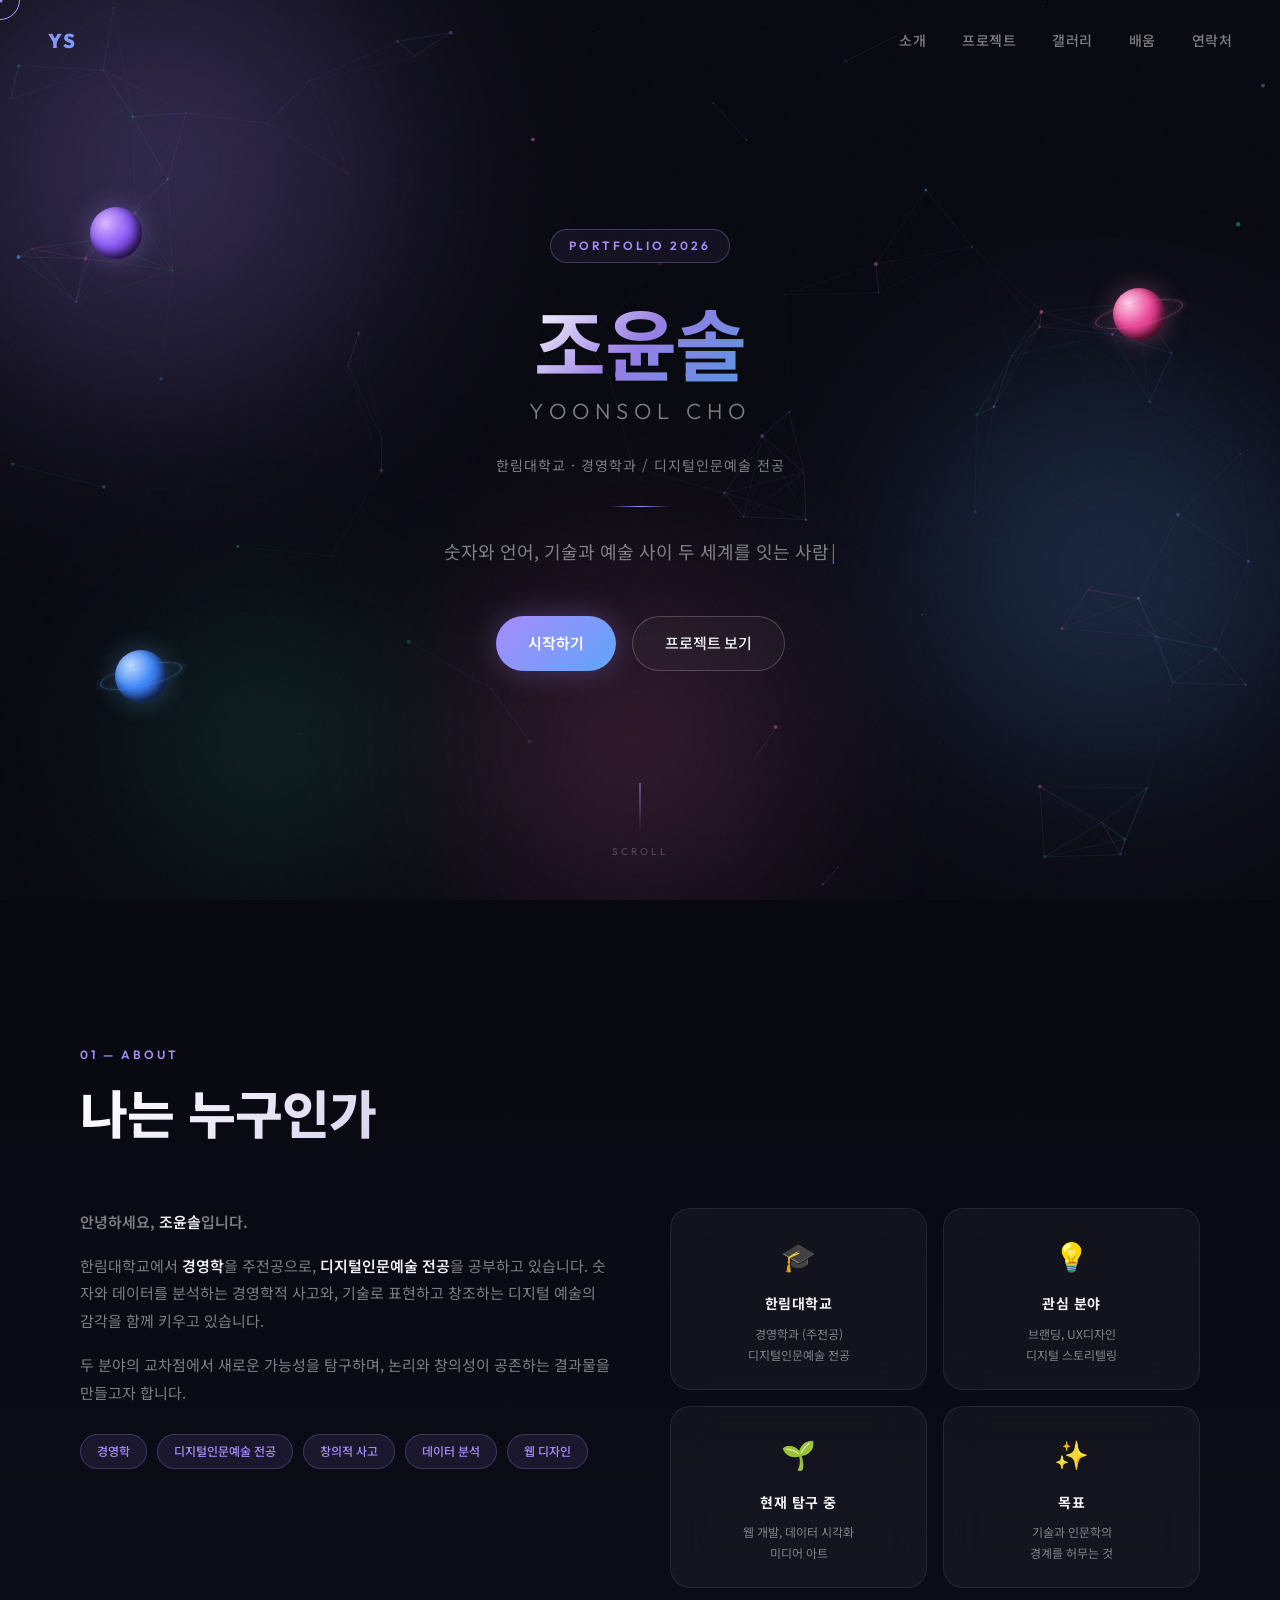
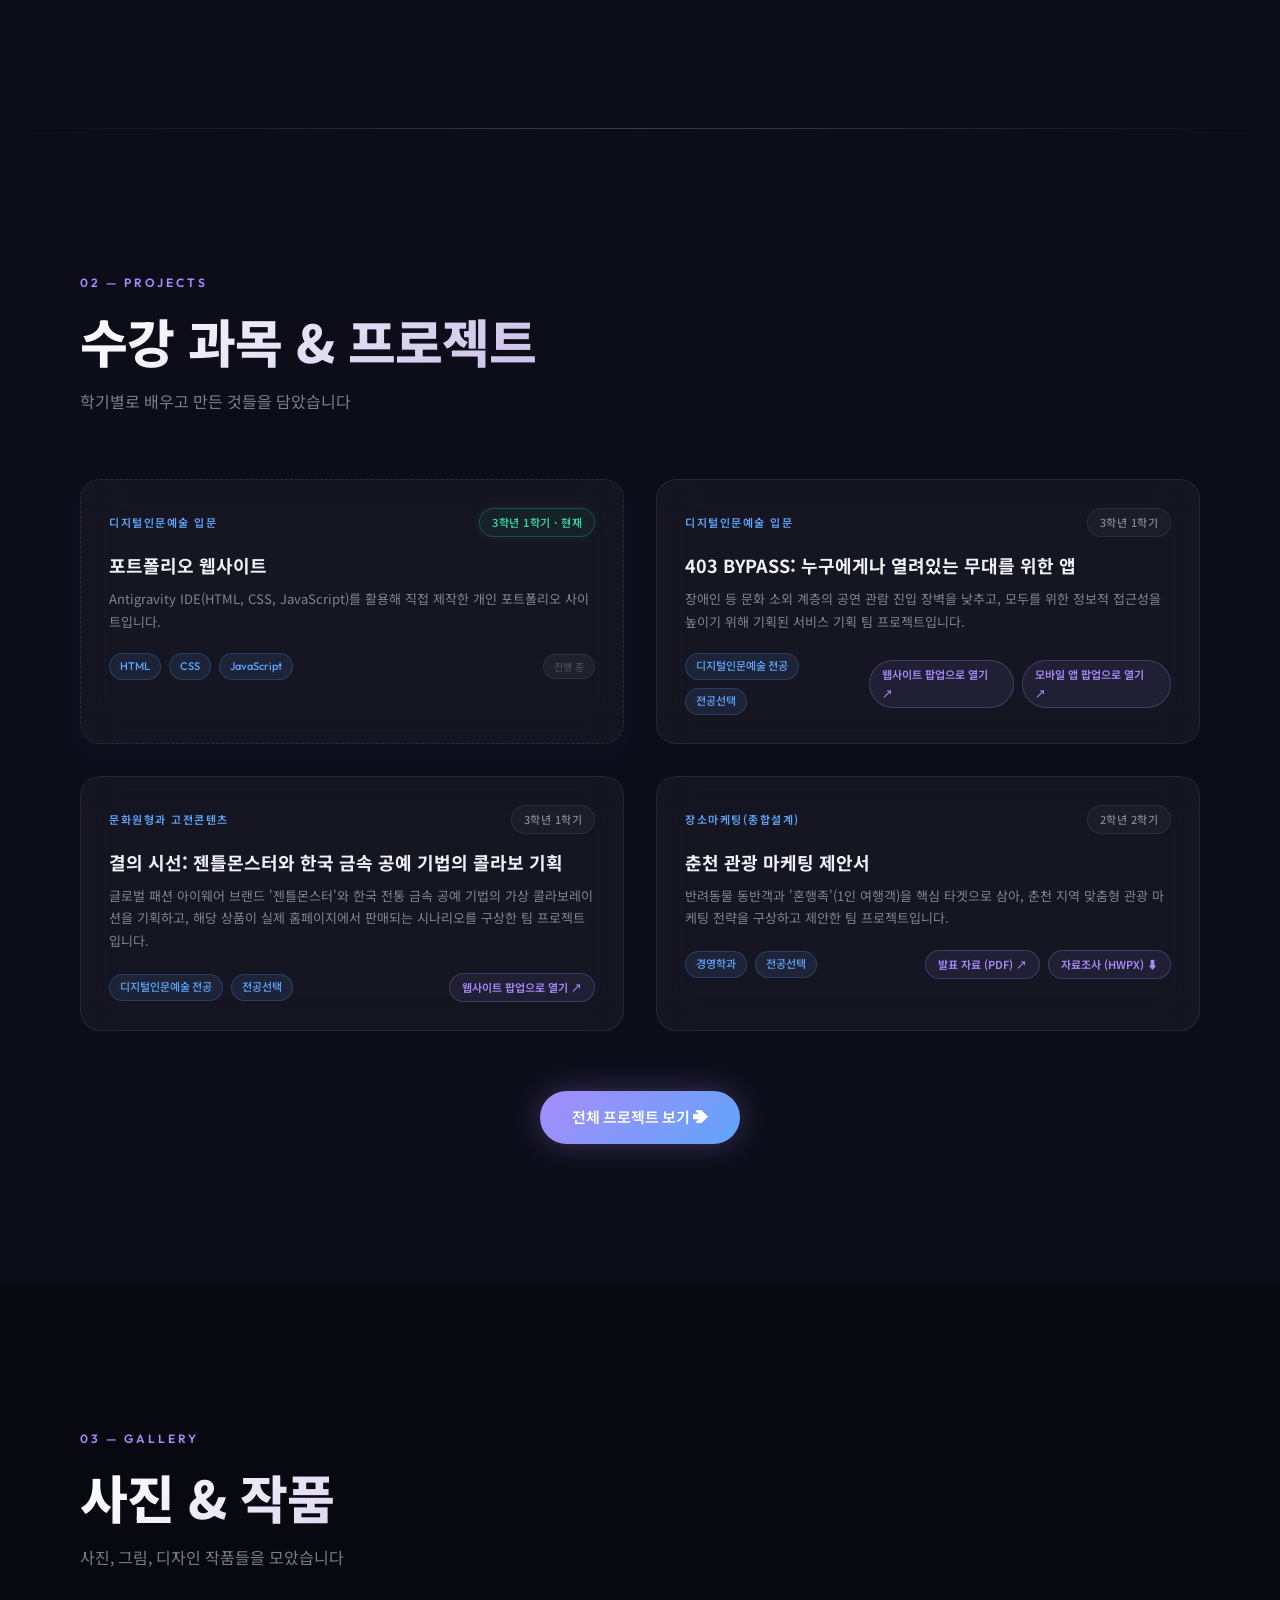
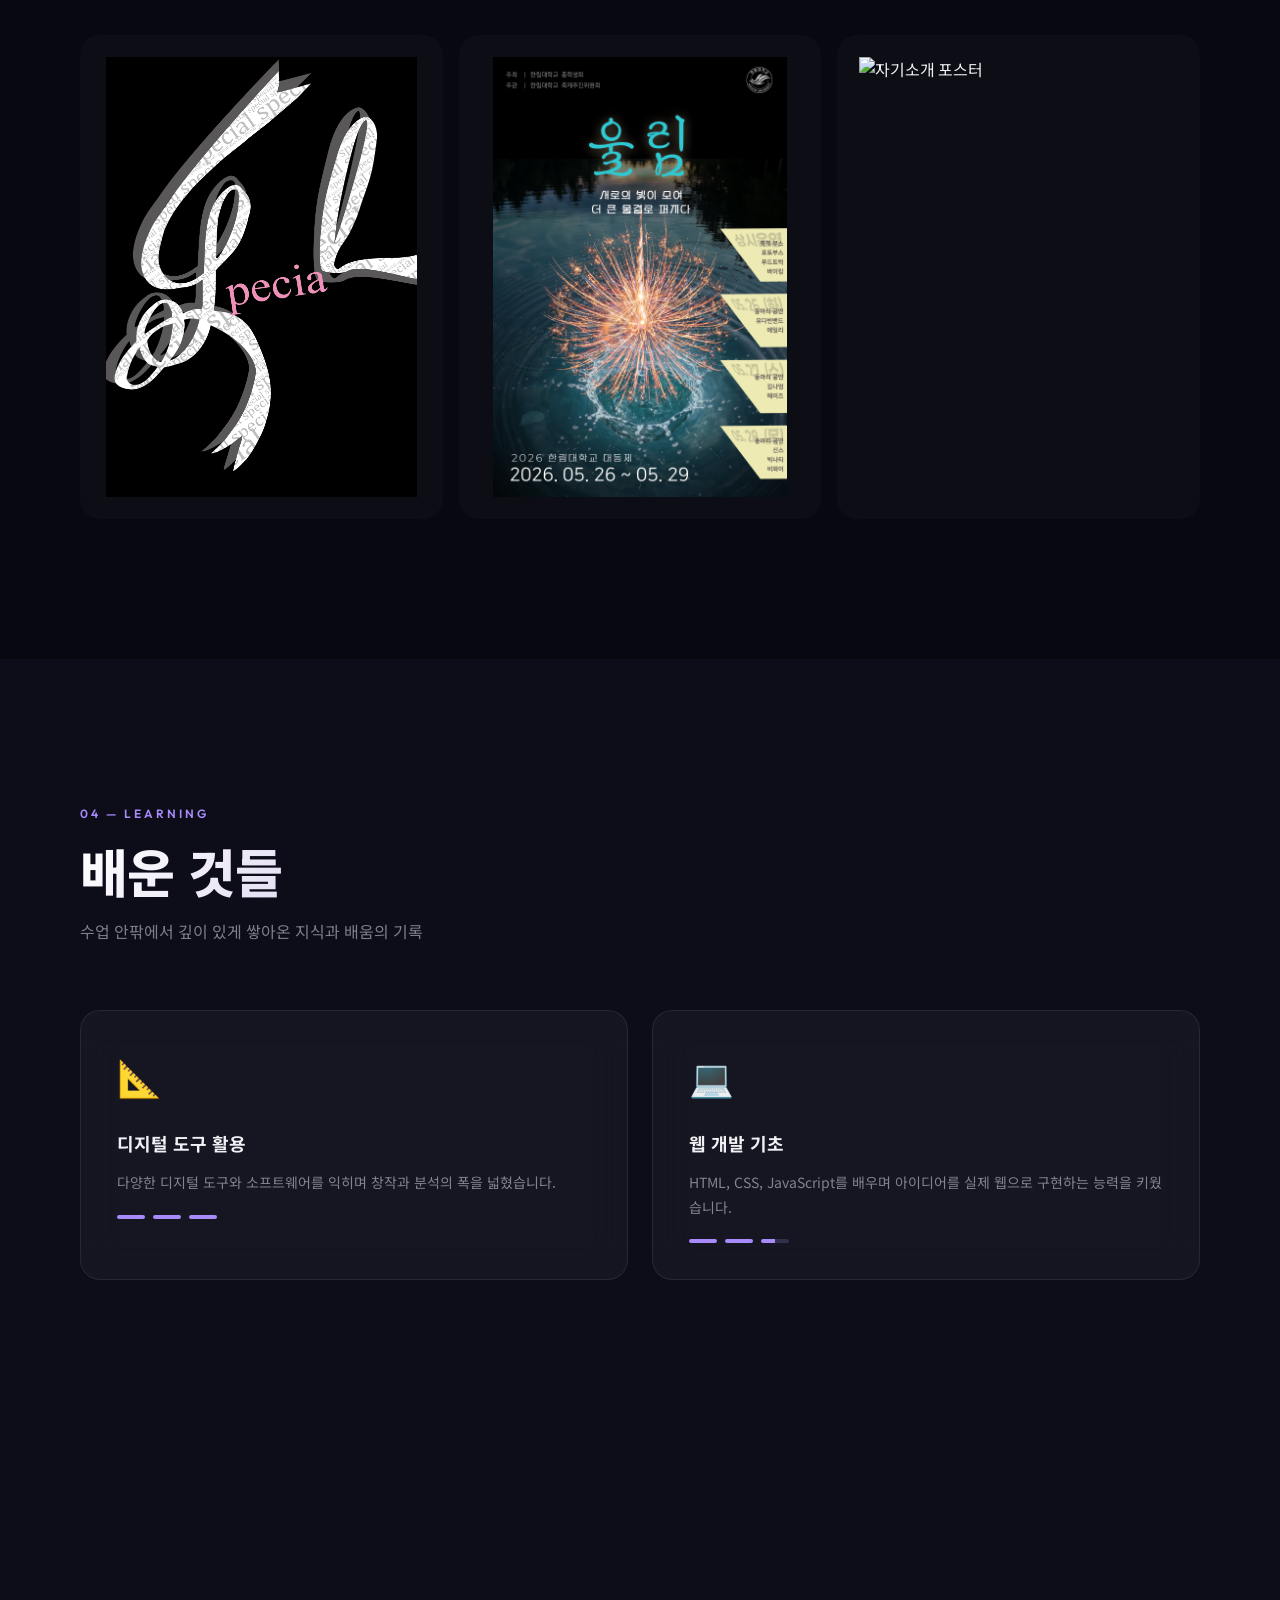
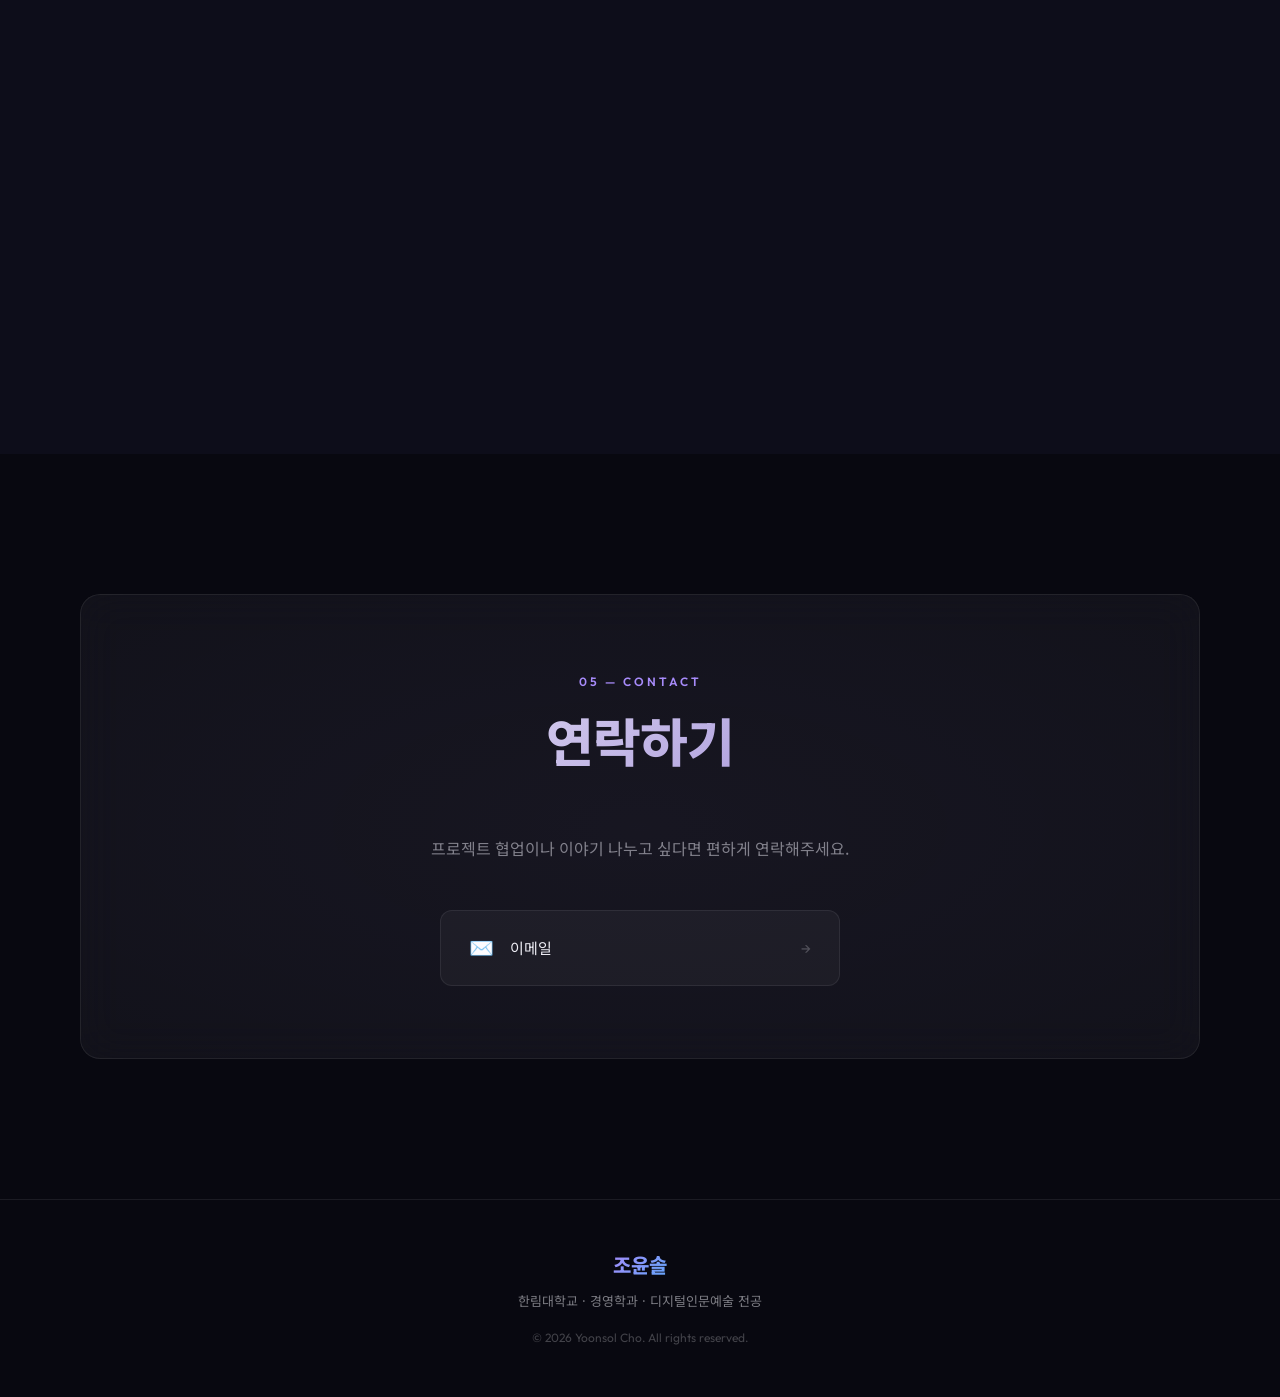
==== commit 95f27cc9: "포트폴리오 개선: 인스타그램/깃허브 링크 제거 및 상세 모달 설명(배운 점) 리스트 포맷 통일" ====
--- a/index.html
+++ b/index.html
@@ -404,16 +404,6 @@
             <span>이메일</span>
             <span class="contact-arrow">→</span>
           </a>
-          <a href="#" class="contact-link" id="instagramLink">
-            <span class="contact-icon">📷</span>
-            <span>인스타그램</span>
-            <span class="contact-arrow">→</span>
-          </a>
-          <a href="#" class="contact-link" id="githubLink">
-            <span class="contact-icon">💻</span>
-            <span>GitHub</span>
-            <span class="contact-arrow">→</span>
-          </a>
         </div>
       </div>
     </div>
